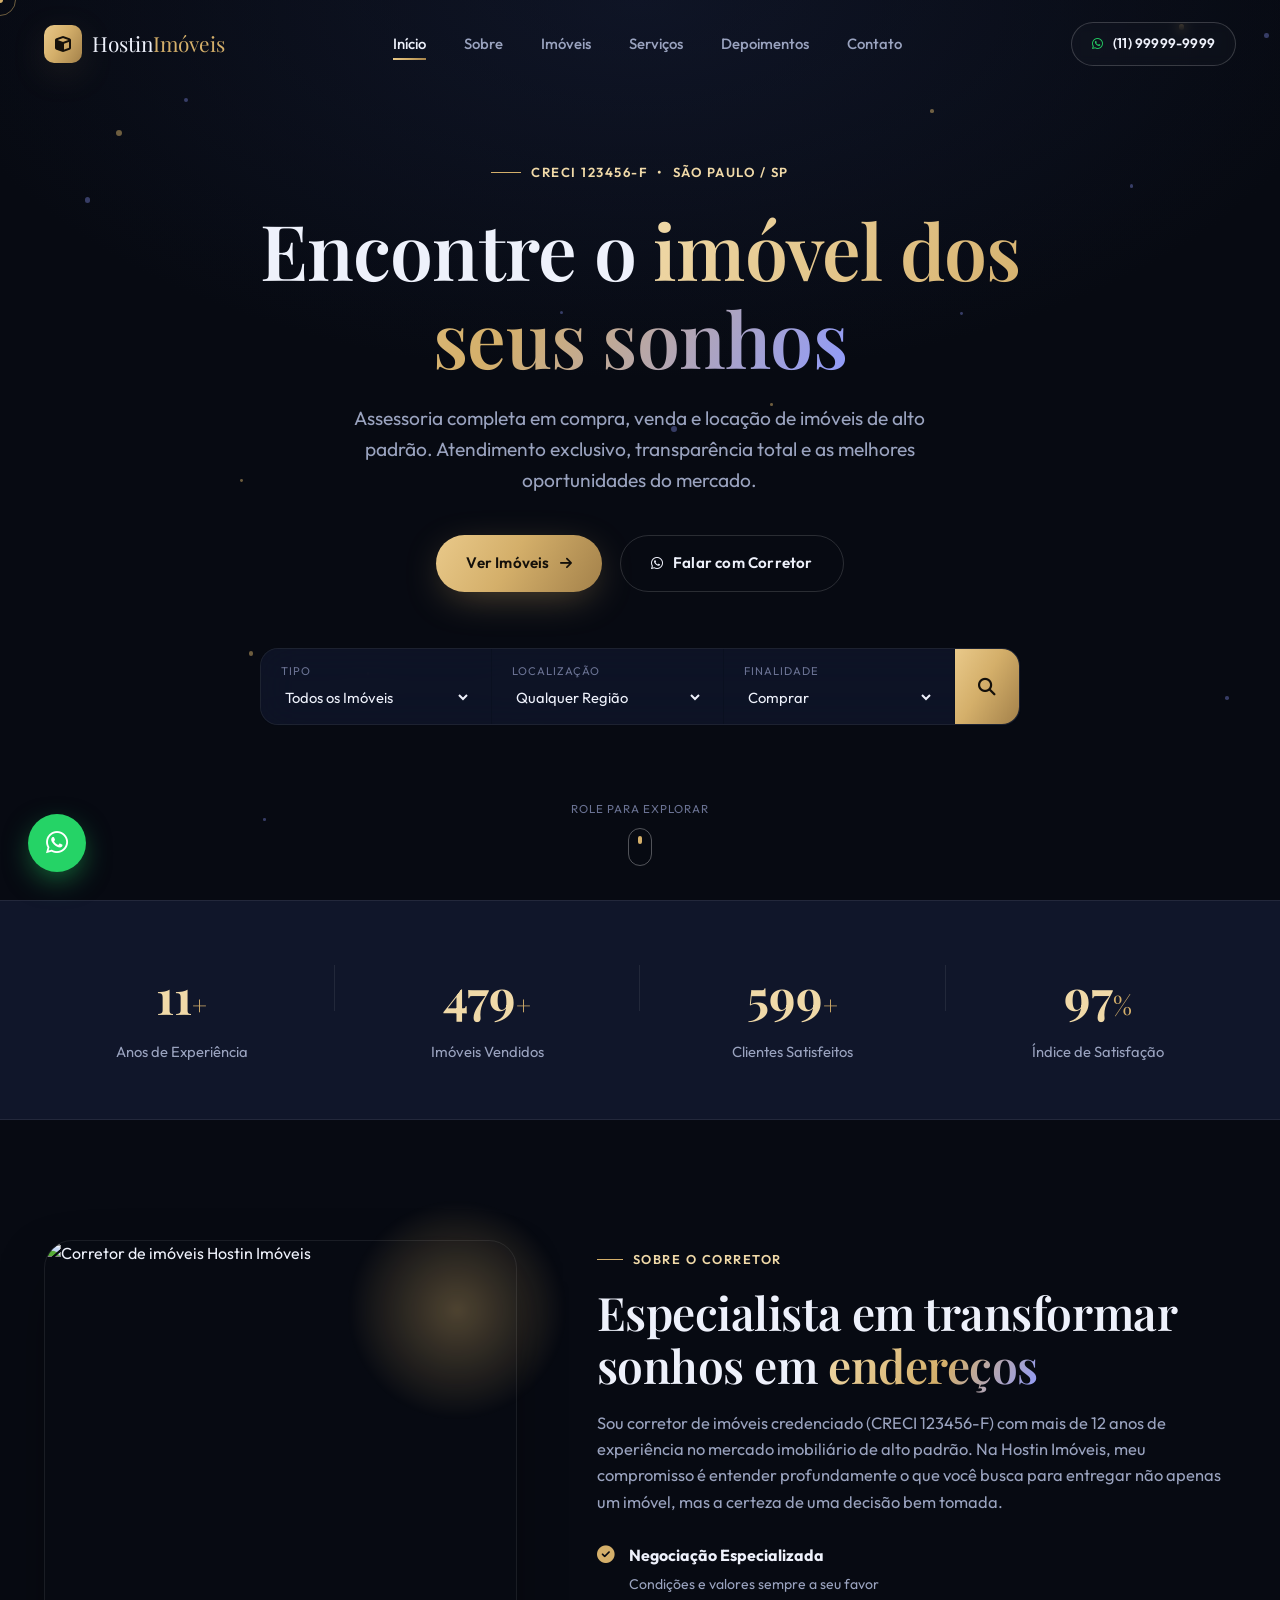
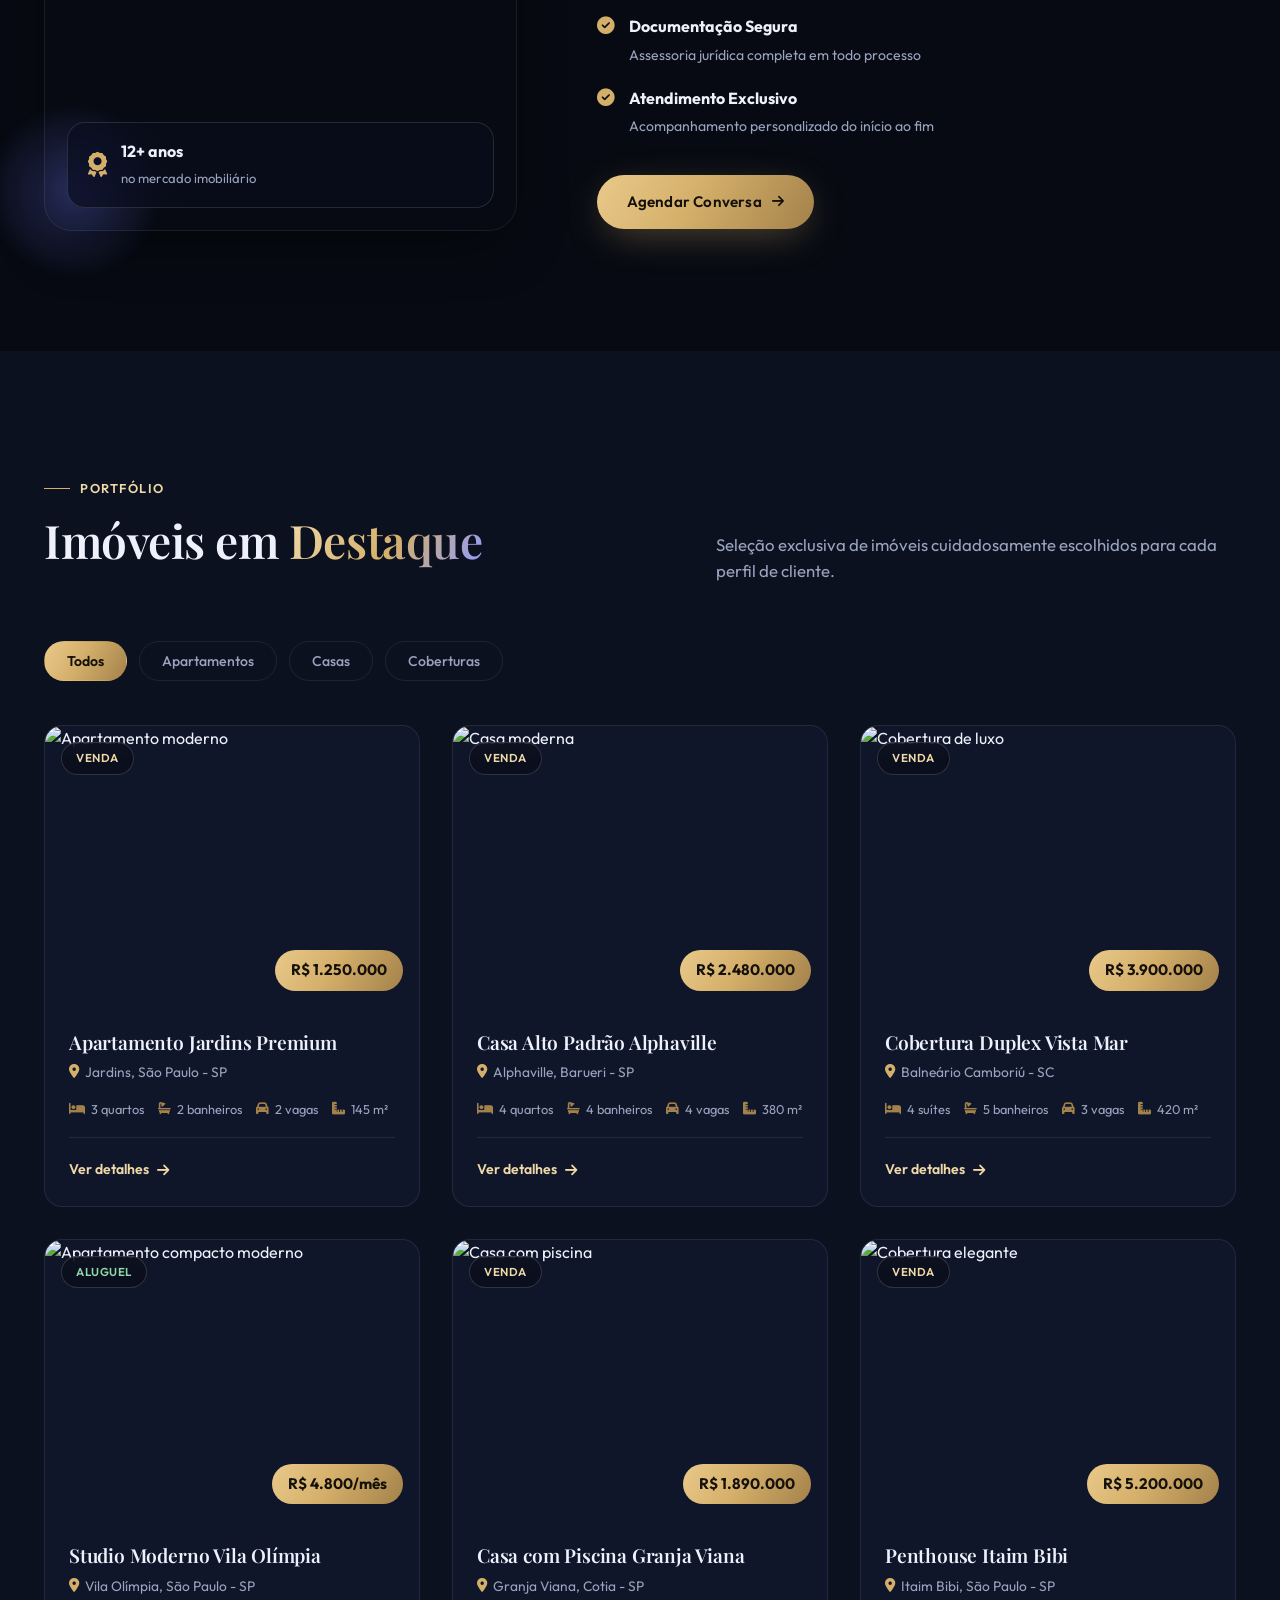
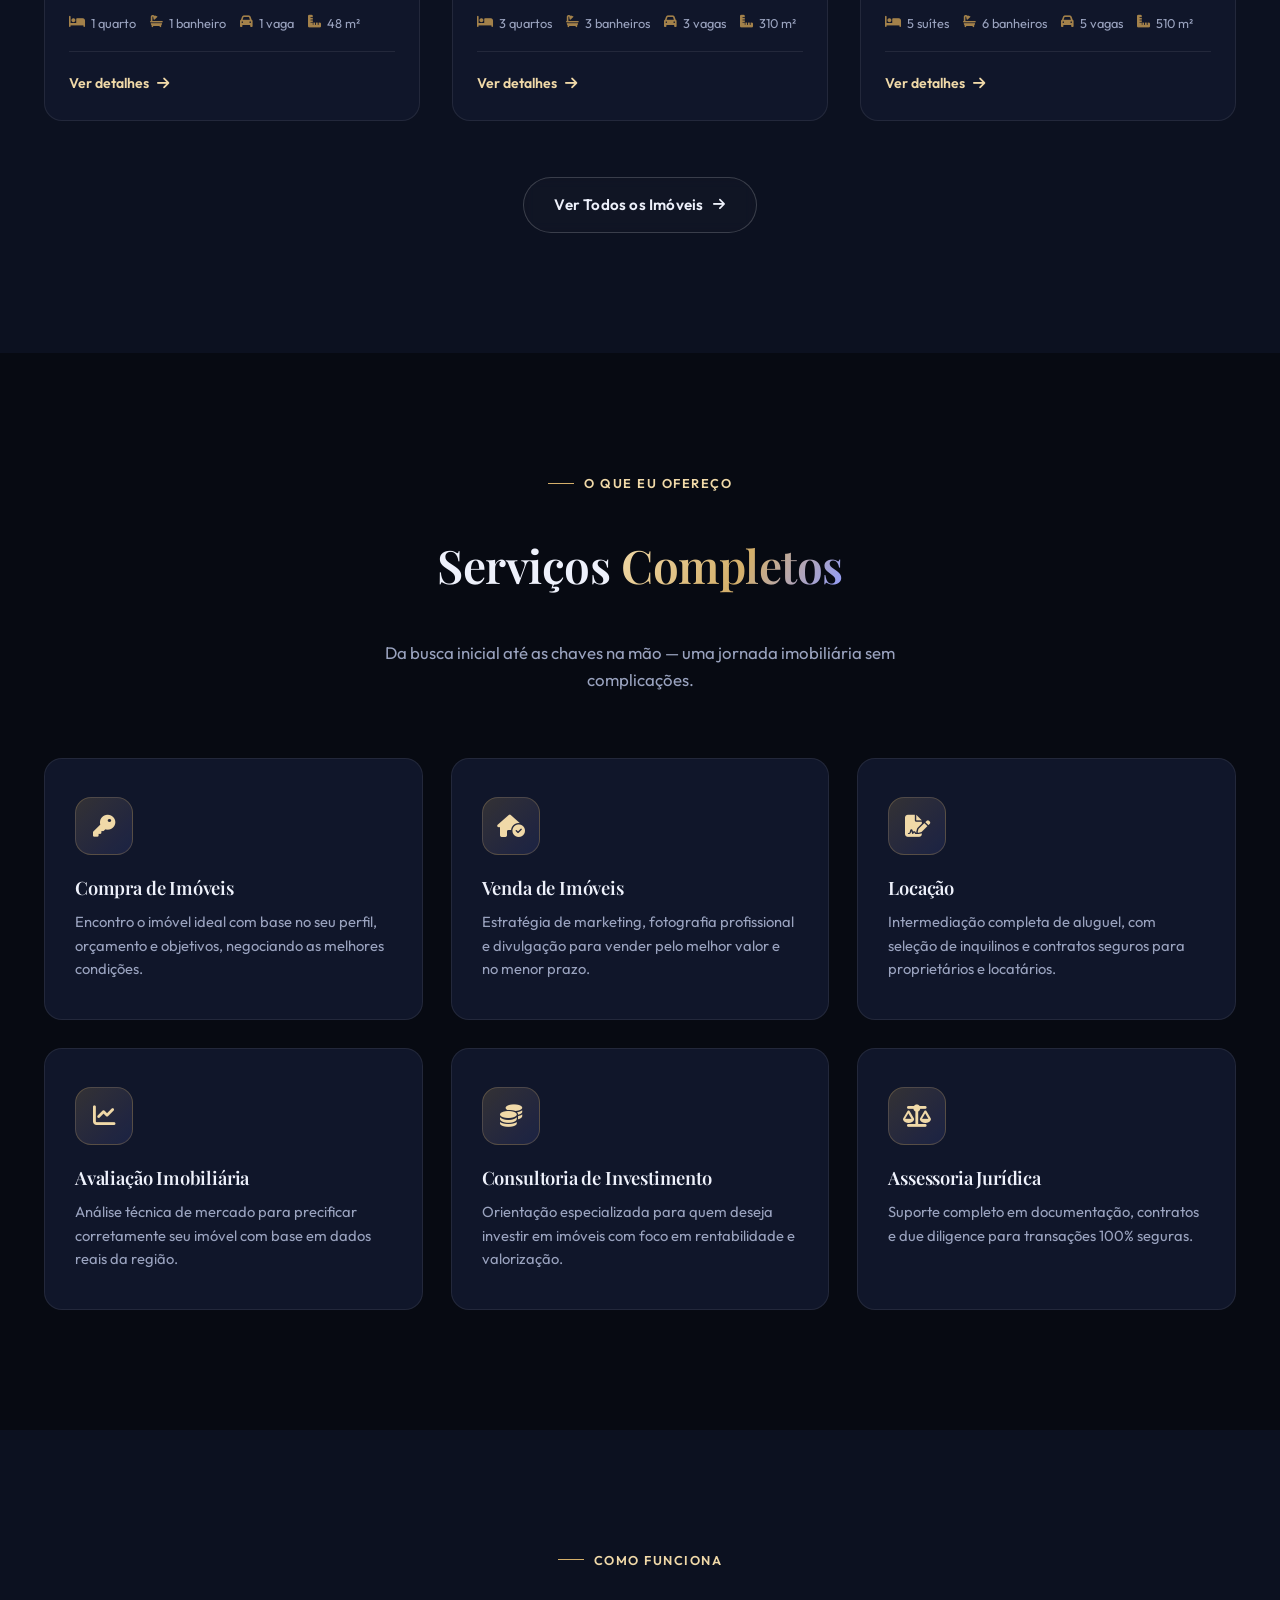
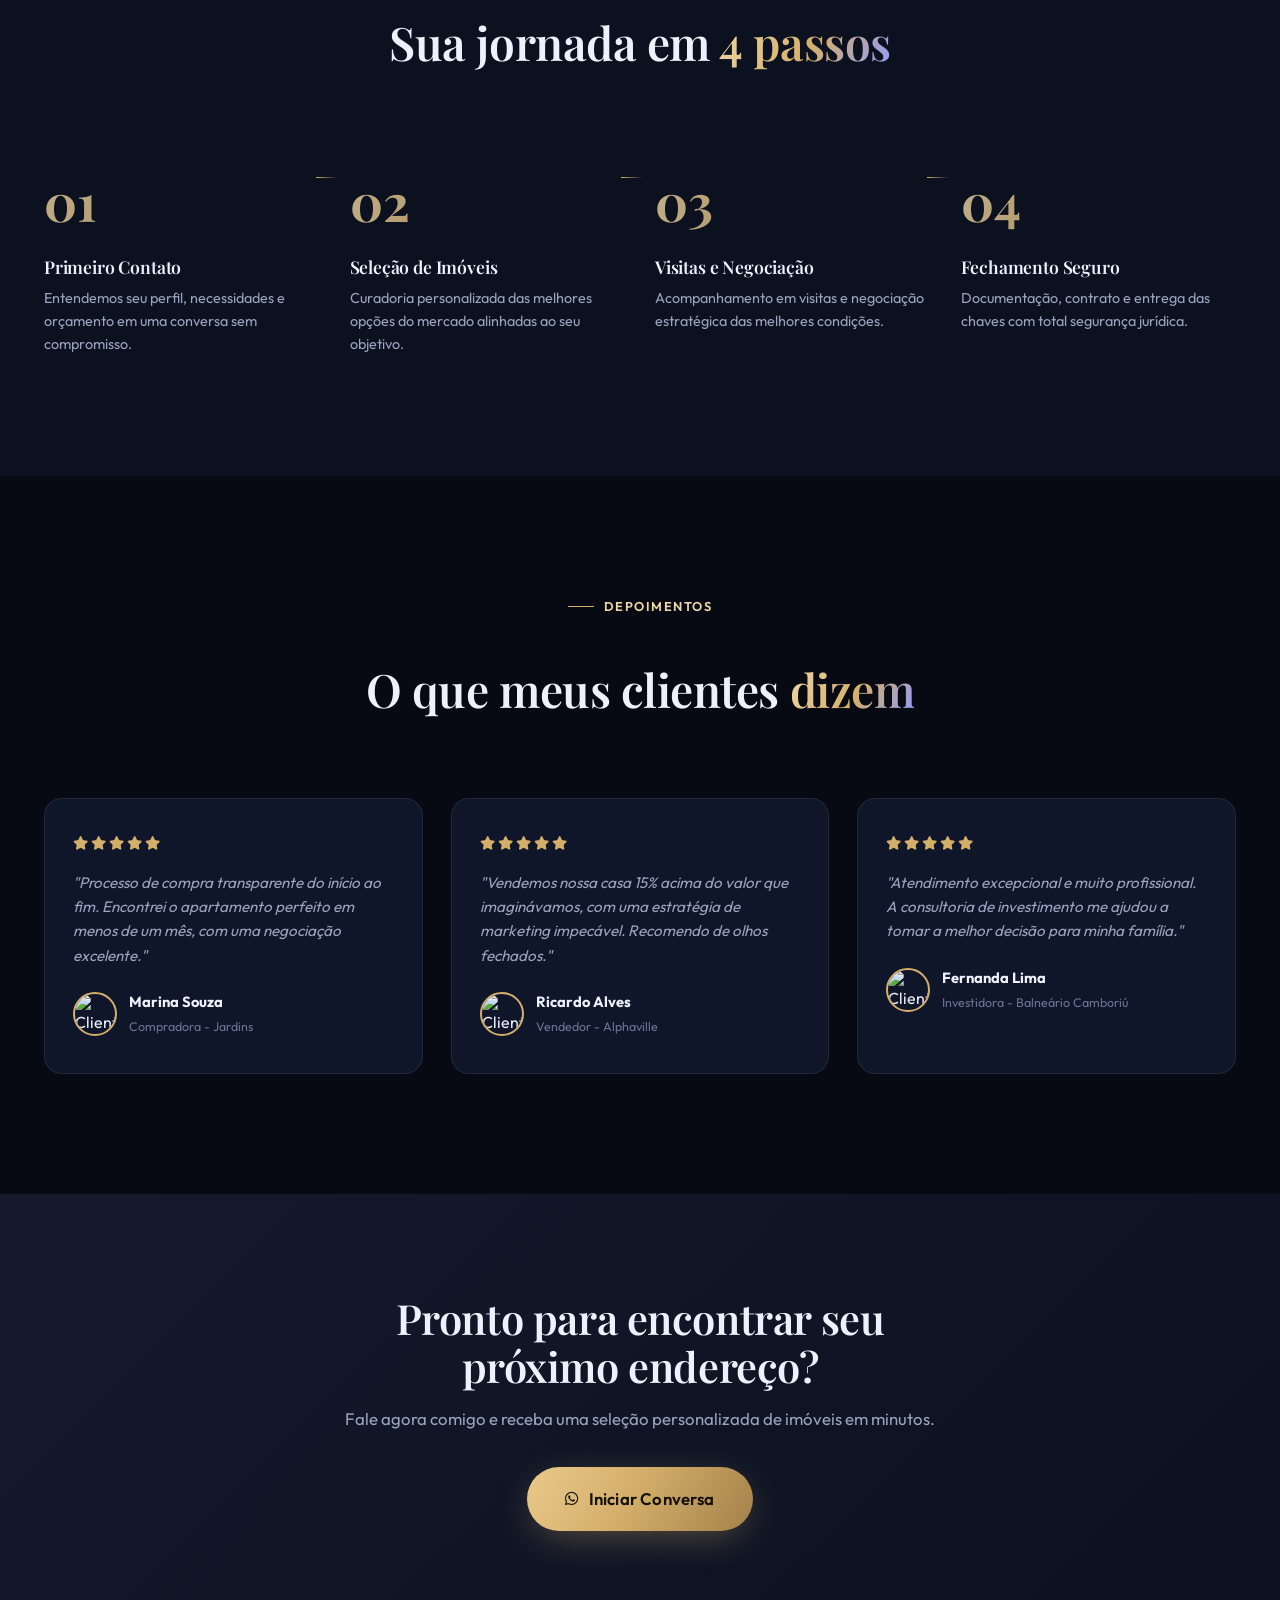
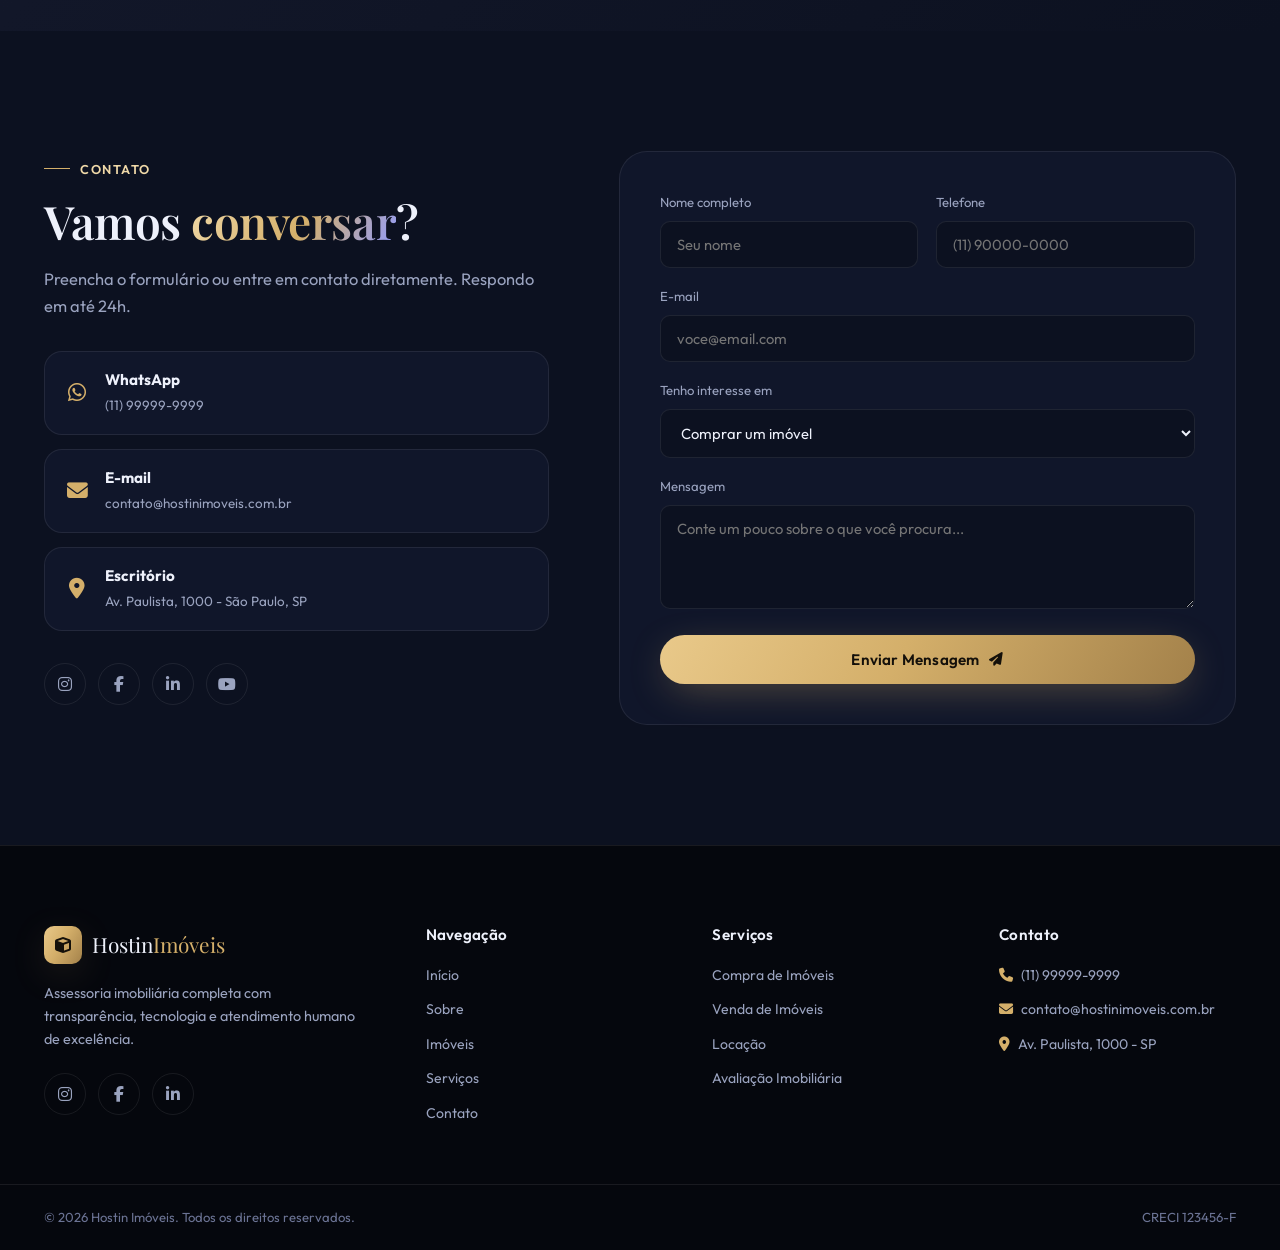
==== index.html @ fafba400 "Criar site 3D animado e moderno para Hostin Imóveis Landing page completa para corretor de imóveis c" ====
<!DOCTYPE html>
<html lang="pt-BR">
<head>
<meta charset="UTF-8">
<meta name="viewport" content="width=device-width, initial-scale=1.0">
<title>Hostin Imóveis | Corretor de Imóveis Premium</title>
<meta name="description" content="Hostin Imóveis — encontre o imóvel dos seus sonhos com atendimento personalizado, consultoria completa e as melhores oportunidades do mercado imobiliário.">
<meta name="theme-color" content="#0a0e1a">

<!-- Open Graph -->
<meta property="og:title" content="Hostin Imóveis | Corretor de Imóveis Premium">
<meta property="og:description" content="Encontre o imóvel dos seus sonhos com atendimento personalizado e consultoria imobiliária completa.">
<meta property="og:type" content="website">

<!-- Favicon -->
<link rel="icon" href="assets/img/favicon.svg" type="image/svg+xml">

<!-- Fonts -->
<link rel="preconnect" href="https://fonts.googleapis.com">
<link rel="preconnect" href="https://fonts.gstatic.com" crossorigin>
<link href="https://fonts.googleapis.com/css2?family=Playfair+Display:wght@500;600;700;800&family=Outfit:wght@300;400;500;600;700;800&display=swap" rel="stylesheet">

<!-- Icons -->
<link rel="stylesheet" href="https://cdnjs.cloudflare.com/ajax/libs/font-awesome/6.5.1/css/all.min.css">

<!-- Styles -->
<link rel="stylesheet" href="assets/css/style.css">
</head>
<body>

<!-- ===== PRELOADER ===== -->
<div id="preloader">
  <div class="preloader-inner">
    <span class="preloader-logo">Hostin<em>Imóveis</em></span>
    <div class="preloader-bar"><span></span></div>
  </div>
</div>

<!-- ===== CUSTOM CURSOR ===== -->
<div class="cursor-dot" id="cursorDot"></div>
<div class="cursor-ring" id="cursorRing"></div>

<!-- ===== HEADER ===== -->
<header class="site-header" id="siteHeader">
  <div class="container header-inner">
    <a href="#home" class="logo">
      <span class="logo-icon"><i class="fa-solid fa-cube"></i></span>
      <span class="logo-text">Hostin<em>Imóveis</em></span>
    </a>

    <nav class="main-nav" id="mainNav">
      <ul>
        <li><a href="#home" class="nav-link active">Início</a></li>
        <li><a href="#sobre" class="nav-link">Sobre</a></li>
        <li><a href="#imoveis" class="nav-link">Imóveis</a></li>
        <li><a href="#servicos" class="nav-link">Serviços</a></li>
        <li><a href="#depoimentos" class="nav-link">Depoimentos</a></li>
        <li><a href="#contato" class="nav-link">Contato</a></li>
      </ul>
    </nav>

    <div class="header-actions">
      <a href="https://wa.me/5511999999999" target="_blank" rel="noopener" class="btn btn-outline btn-sm header-whats">
        <i class="fa-brands fa-whatsapp"></i> (11) 99999-9999
      </a>
      <button class="nav-toggle" id="navToggle" aria-label="Abrir menu">
        <span></span><span></span><span></span>
      </button>
    </div>
  </div>
</header>

<!-- ===== HERO ===== -->
<section id="home" class="hero">
  <canvas id="hero-canvas"></canvas>
  <div class="hero-gradient"></div>
  <div class="hero-particles" id="heroParticles"></div>

  <div class="container hero-content">
    <p class="hero-tag" data-reveal><span class="tag-line"></span> CRECI 123456-F &nbsp;•&nbsp; São Paulo / SP</p>
    <h1 class="hero-title" data-reveal>
      Encontre o <span class="text-gradient">imóvel dos<br> seus sonhos</span>
    </h1>
    <p class="hero-subtitle" data-reveal>
      Assessoria completa em compra, venda e locação de imóveis de alto padrão.
      Atendimento exclusivo, transparência total e as melhores oportunidades do mercado.
    </p>

    <div class="hero-cta" data-reveal>
      <a href="#imoveis" class="btn btn-primary">
        <span>Ver Imóveis</span> <i class="fa-solid fa-arrow-right"></i>
      </a>
      <a href="https://wa.me/5511999999999" target="_blank" rel="noopener" class="btn btn-ghost">
        <i class="fa-brands fa-whatsapp"></i> Falar com Corretor
      </a>
    </div>

    <div class="hero-search" data-reveal>
      <form id="searchForm" class="search-form">
        <div class="search-field">
          <label>Tipo</label>
          <select>
            <option>Todos os Imóveis</option>
            <option>Apartamento</option>
            <option>Casa</option>
            <option>Cobertura</option>
            <option>Terreno</option>
          </select>
        </div>
        <div class="search-field">
          <label>Localização</label>
          <select>
            <option>Qualquer Região</option>
            <option>Zona Sul</option>
            <option>Zona Oeste</option>
            <option>Zona Leste</option>
            <option>Litoral</option>
          </select>
        </div>
        <div class="search-field">
          <label>Finalidade</label>
          <select>
            <option>Comprar</option>
            <option>Alugar</option>
          </select>
        </div>
        <button type="submit" class="search-btn"><i class="fa-solid fa-magnifying-glass"></i></button>
      </form>
    </div>
  </div>

  <div class="scroll-indicator">
    <span>Role para explorar</span>
    <div class="scroll-mouse"><div class="scroll-wheel"></div></div>
  </div>
</section>

<!-- ===== STATS ===== -->
<section class="stats-bar">
  <div class="container stats-grid">
    <div class="stat-item" data-reveal>
      <span class="stat-number" data-count="12">0</span><span class="stat-plus">+</span>
      <p>Anos de Experiência</p>
    </div>
    <div class="stat-item" data-reveal>
      <span class="stat-number" data-count="480">0</span><span class="stat-plus">+</span>
      <p>Imóveis Vendidos</p>
    </div>
    <div class="stat-item" data-reveal>
      <span class="stat-number" data-count="600">0</span><span class="stat-plus">+</span>
      <p>Clientes Satisfeitos</p>
    </div>
    <div class="stat-item" data-reveal>
      <span class="stat-number" data-count="98">0</span><span class="stat-plus">%</span>
      <p>Índice de Satisfação</p>
    </div>
  </div>
</section>

<!-- ===== SOBRE ===== -->
<section id="sobre" class="about">
  <div class="container about-grid">
    <div class="about-visual" data-reveal>
      <div class="about-card-3d" id="aboutCard3d">
        <img src="https://images.unsplash.com/photo-1573496359142-b8d87734a5a2?auto=format&fit=crop&w=900&q=80" alt="Corretor de imóveis Hostin Imóveis">
        <div class="about-badge">
          <i class="fa-solid fa-award"></i>
          <div>
            <strong>12+ anos</strong>
            <span>no mercado imobiliário</span>
          </div>
        </div>
      </div>
      <div class="about-shape shape-1"></div>
      <div class="about-shape shape-2"></div>
    </div>

    <div class="about-text">
      <p class="section-tag" data-reveal><span></span>Sobre o Corretor</p>
      <h2 class="section-title" data-reveal>Especialista em transformar sonhos em <span class="text-gradient">endereços</span></h2>
      <p class="about-desc" data-reveal>
        Sou corretor de imóveis credenciado (CRECI 123456-F) com mais de 12 anos de experiência
        no mercado imobiliário de alto padrão. Na Hostin Imóveis, meu compromisso é entender
        profundamente o que você busca para entregar não apenas um imóvel, mas a certeza de
        uma decisão bem tomada.
      </p>

      <div class="about-list" data-reveal>
        <div class="about-list-item">
          <i class="fa-solid fa-circle-check"></i>
          <div><strong>Negociação Especializada</strong><span>Condições e valores sempre a seu favor</span></div>
        </div>
        <div class="about-list-item">
          <i class="fa-solid fa-circle-check"></i>
          <div><strong>Documentação Segura</strong><span>Assessoria jurídica completa em todo processo</span></div>
        </div>
        <div class="about-list-item">
          <i class="fa-solid fa-circle-check"></i>
          <div><strong>Atendimento Exclusivo</strong><span>Acompanhamento personalizado do início ao fim</span></div>
        </div>
      </div>

      <a href="#contato" class="btn btn-primary" data-reveal>
        <span>Agendar Conversa</span> <i class="fa-solid fa-arrow-right"></i>
      </a>
    </div>
  </div>
</section>

<!-- ===== IMÓVEIS ===== -->
<section id="imoveis" class="properties">
  <div class="container">
    <div class="section-head">
      <div>
        <p class="section-tag" data-reveal><span></span>Portfólio</p>
        <h2 class="section-title" data-reveal>Imóveis em <span class="text-gradient">Destaque</span></h2>
      </div>
      <p class="section-desc" data-reveal>Seleção exclusiva de imóveis cuidadosamente escolhidos para cada perfil de cliente.</p>
    </div>

    <div class="filter-tabs" data-reveal>
      <button class="filter-btn active" data-filter="all">Todos</button>
      <button class="filter-btn" data-filter="apartamento">Apartamentos</button>
      <button class="filter-btn" data-filter="casa">Casas</button>
      <button class="filter-btn" data-filter="cobertura">Coberturas</button>
    </div>

    <div class="properties-grid" id="propertiesGrid">
      <!-- Card 1 -->
      <article class="property-card" data-category="apartamento" data-reveal>
        <div class="card-3d-wrap">
          <div class="property-image">
            <img src="https://images.unsplash.com/photo-1560448204-e02f11c3d0e2?auto=format&fit=crop&w=800&q=80" alt="Apartamento moderno">
            <span class="property-badge">Venda</span>
            <div class="property-price">R$ 1.250.000</div>
          </div>
          <div class="property-body">
            <h3>Apartamento Jardins Premium</h3>
            <p class="property-location"><i class="fa-solid fa-location-dot"></i> Jardins, São Paulo - SP</p>
            <div class="property-features">
              <span><i class="fa-solid fa-bed"></i> 3 quartos</span>
              <span><i class="fa-solid fa-bath"></i> 2 banheiros</span>
              <span><i class="fa-solid fa-car"></i> 2 vagas</span>
              <span><i class="fa-solid fa-ruler-combined"></i> 145 m²</span>
            </div>
            <a href="https://wa.me/5511999999999" target="_blank" rel="noopener" class="property-link">Ver detalhes <i class="fa-solid fa-arrow-right"></i></a>
          </div>
        </div>
      </article>

      <!-- Card 2 -->
      <article class="property-card" data-category="casa" data-reveal>
        <div class="card-3d-wrap">
          <div class="property-image">
            <img src="https://images.unsplash.com/photo-1600596542815-ffad4c1539a9?auto=format&fit=crop&w=800&q=80" alt="Casa moderna">
            <span class="property-badge">Venda</span>
            <div class="property-price">R$ 2.480.000</div>
          </div>
          <div class="property-body">
            <h3>Casa Alto Padrão Alphaville</h3>
            <p class="property-location"><i class="fa-solid fa-location-dot"></i> Alphaville, Barueri - SP</p>
            <div class="property-features">
              <span><i class="fa-solid fa-bed"></i> 4 quartos</span>
              <span><i class="fa-solid fa-bath"></i> 4 banheiros</span>
              <span><i class="fa-solid fa-car"></i> 4 vagas</span>
              <span><i class="fa-solid fa-ruler-combined"></i> 380 m²</span>
            </div>
            <a href="https://wa.me/5511999999999" target="_blank" rel="noopener" class="property-link">Ver detalhes <i class="fa-solid fa-arrow-right"></i></a>
          </div>
        </div>
      </article>

      <!-- Card 3 -->
      <article class="property-card" data-category="cobertura" data-reveal>
        <div class="card-3d-wrap">
          <div class="property-image">
            <img src="https://images.unsplash.com/photo-1512917774080-9991f1c4c750?auto=format&fit=crop&w=800&q=80" alt="Cobertura de luxo">
            <span class="property-badge">Venda</span>
            <div class="property-price">R$ 3.900.000</div>
          </div>
          <div class="property-body">
            <h3>Cobertura Duplex Vista Mar</h3>
            <p class="property-location"><i class="fa-solid fa-location-dot"></i> Balneário Camboriú - SC</p>
            <div class="property-features">
              <span><i class="fa-solid fa-bed"></i> 4 suítes</span>
              <span><i class="fa-solid fa-bath"></i> 5 banheiros</span>
              <span><i class="fa-solid fa-car"></i> 3 vagas</span>
              <span><i class="fa-solid fa-ruler-combined"></i> 420 m²</span>
            </div>
            <a href="https://wa.me/5511999999999" target="_blank" rel="noopener" class="property-link">Ver detalhes <i class="fa-solid fa-arrow-right"></i></a>
          </div>
        </div>
      </article>

      <!-- Card 4 -->
      <article class="property-card" data-category="apartamento" data-reveal>
        <div class="card-3d-wrap">
          <div class="property-image">
            <img src="https://images.unsplash.com/photo-1502672260266-1c1ef2d93688?auto=format&fit=crop&w=800&q=80" alt="Apartamento compacto moderno">
            <span class="property-badge property-badge-rent">Aluguel</span>
            <div class="property-price">R$ 4.800/mês</div>
          </div>
          <div class="property-body">
            <h3>Studio Moderno Vila Olímpia</h3>
            <p class="property-location"><i class="fa-solid fa-location-dot"></i> Vila Olímpia, São Paulo - SP</p>
            <div class="property-features">
              <span><i class="fa-solid fa-bed"></i> 1 quarto</span>
              <span><i class="fa-solid fa-bath"></i> 1 banheiro</span>
              <span><i class="fa-solid fa-car"></i> 1 vaga</span>
              <span><i class="fa-solid fa-ruler-combined"></i> 48 m²</span>
            </div>
            <a href="https://wa.me/5511999999999" target="_blank" rel="noopener" class="property-link">Ver detalhes <i class="fa-solid fa-arrow-right"></i></a>
          </div>
        </div>
      </article>

      <!-- Card 5 -->
      <article class="property-card" data-category="casa" data-reveal>
        <div class="card-3d-wrap">
          <div class="property-image">
            <img src="https://images.unsplash.com/photo-1600585154340-be6161a56a0c?auto=format&fit=crop&w=800&q=80" alt="Casa com piscina">
            <span class="property-badge">Venda</span>
            <div class="property-price">R$ 1.890.000</div>
          </div>
          <div class="property-body">
            <h3>Casa com Piscina Granja Viana</h3>
            <p class="property-location"><i class="fa-solid fa-location-dot"></i> Granja Viana, Cotia - SP</p>
            <div class="property-features">
              <span><i class="fa-solid fa-bed"></i> 3 quartos</span>
              <span><i class="fa-solid fa-bath"></i> 3 banheiros</span>
              <span><i class="fa-solid fa-car"></i> 3 vagas</span>
              <span><i class="fa-solid fa-ruler-combined"></i> 310 m²</span>
            </div>
            <a href="https://wa.me/5511999999999" target="_blank" rel="noopener" class="property-link">Ver detalhes <i class="fa-solid fa-arrow-right"></i></a>
          </div>
        </div>
      </article>

      <!-- Card 6 -->
      <article class="property-card" data-category="cobertura" data-reveal>
        <div class="card-3d-wrap">
          <div class="property-image">
            <img src="https://images.unsplash.com/photo-1613977257363-707ba9348227?auto=format&fit=crop&w=800&q=80" alt="Cobertura elegante">
            <span class="property-badge">Venda</span>
            <div class="property-price">R$ 5.200.000</div>
          </div>
          <div class="property-body">
            <h3>Penthouse Itaim Bibi</h3>
            <p class="property-location"><i class="fa-solid fa-location-dot"></i> Itaim Bibi, São Paulo - SP</p>
            <div class="property-features">
              <span><i class="fa-solid fa-bed"></i> 5 suítes</span>
              <span><i class="fa-solid fa-bath"></i> 6 banheiros</span>
              <span><i class="fa-solid fa-car"></i> 5 vagas</span>
              <span><i class="fa-solid fa-ruler-combined"></i> 510 m²</span>
            </div>
            <a href="https://wa.me/5511999999999" target="_blank" rel="noopener" class="property-link">Ver detalhes <i class="fa-solid fa-arrow-right"></i></a>
          </div>
        </div>
      </article>
    </div>

    <div class="properties-more" data-reveal>
      <a href="https://wa.me/5511999999999" target="_blank" rel="noopener" class="btn btn-outline">Ver Todos os Imóveis <i class="fa-solid fa-arrow-right"></i></a>
    </div>
  </div>
</section>

<!-- ===== SERVIÇOS ===== -->
<section id="servicos" class="services">
  <div class="container">
    <div class="section-head center">
      <p class="section-tag center" data-reveal><span></span>O que eu ofereço</p>
      <h2 class="section-title" data-reveal>Serviços <span class="text-gradient">Completos</span></h2>
      <p class="section-desc" data-reveal>Da busca inicial até as chaves na mão — uma jornada imobiliária sem complicações.</p>
    </div>

    <div class="services-grid">
      <div class="service-card" data-reveal>
        <div class="service-icon"><i class="fa-solid fa-key"></i></div>
        <h3>Compra de Imóveis</h3>
        <p>Encontro o imóvel ideal com base no seu perfil, orçamento e objetivos, negociando as melhores condições.</p>
      </div>
      <div class="service-card" data-reveal>
        <div class="service-icon"><i class="fa-solid fa-house-circle-check"></i></div>
        <h3>Venda de Imóveis</h3>
        <p>Estratégia de marketing, fotografia profissional e divulgação para vender pelo melhor valor e no menor prazo.</p>
      </div>
      <div class="service-card" data-reveal>
        <div class="service-icon"><i class="fa-solid fa-file-signature"></i></div>
        <h3>Locação</h3>
        <p>Intermediação completa de aluguel, com seleção de inquilinos e contratos seguros para proprietários e locatários.</p>
      </div>
      <div class="service-card" data-reveal>
        <div class="service-icon"><i class="fa-solid fa-chart-line"></i></div>
        <h3>Avaliação Imobiliária</h3>
        <p>Análise técnica de mercado para precificar corretamente seu imóvel com base em dados reais da região.</p>
      </div>
      <div class="service-card" data-reveal>
        <div class="service-icon"><i class="fa-solid fa-coins"></i></div>
        <h3>Consultoria de Investimento</h3>
        <p>Orientação especializada para quem deseja investir em imóveis com foco em rentabilidade e valorização.</p>
      </div>
      <div class="service-card" data-reveal>
        <div class="service-icon"><i class="fa-solid fa-scale-balanced"></i></div>
        <h3>Assessoria Jurídica</h3>
        <p>Suporte completo em documentação, contratos e due diligence para transações 100% seguras.</p>
      </div>
    </div>
  </div>
</section>

<!-- ===== PROCESSO ===== -->
<section class="process">
  <div class="container">
    <div class="section-head center">
      <p class="section-tag center" data-reveal><span></span>Como Funciona</p>
      <h2 class="section-title" data-reveal>Sua jornada em <span class="text-gradient">4 passos</span></h2>
    </div>
    <div class="process-grid">
      <div class="process-step" data-reveal>
        <span class="process-number">01</span>
        <h3>Primeiro Contato</h3>
        <p>Entendemos seu perfil, necessidades e orçamento em uma conversa sem compromisso.</p>
      </div>
      <div class="process-step" data-reveal>
        <span class="process-number">02</span>
        <h3>Seleção de Imóveis</h3>
        <p>Curadoria personalizada das melhores opções do mercado alinhadas ao seu objetivo.</p>
      </div>
      <div class="process-step" data-reveal>
        <span class="process-number">03</span>
        <h3>Visitas e Negociação</h3>
        <p>Acompanhamento em visitas e negociação estratégica das melhores condições.</p>
      </div>
      <div class="process-step" data-reveal>
        <span class="process-number">04</span>
        <h3>Fechamento Seguro</h3>
        <p>Documentação, contrato e entrega das chaves com total segurança jurídica.</p>
      </div>
    </div>
  </div>
</section>

<!-- ===== DEPOIMENTOS ===== -->
<section id="depoimentos" class="testimonials">
  <div class="container">
    <div class="section-head center">
      <p class="section-tag center" data-reveal><span></span>Depoimentos</p>
      <h2 class="section-title" data-reveal>O que meus clientes <span class="text-gradient">dizem</span></h2>
    </div>

    <div class="testimonials-track" id="testimonialsTrack">
      <div class="testimonial-card" data-reveal>
        <div class="stars"><i class="fa-solid fa-star"></i><i class="fa-solid fa-star"></i><i class="fa-solid fa-star"></i><i class="fa-solid fa-star"></i><i class="fa-solid fa-star"></i></div>
        <p>"Processo de compra transparente do início ao fim. Encontrei o apartamento perfeito em menos de um mês, com uma negociação excelente."</p>
        <div class="testimonial-author">
          <img src="https://images.unsplash.com/photo-1544005313-94ddf0286df2?auto=format&fit=crop&w=100&q=80" alt="Cliente">
          <div><strong>Marina Souza</strong><span>Compradora - Jardins</span></div>
        </div>
      </div>
      <div class="testimonial-card" data-reveal>
        <div class="stars"><i class="fa-solid fa-star"></i><i class="fa-solid fa-star"></i><i class="fa-solid fa-star"></i><i class="fa-solid fa-star"></i><i class="fa-solid fa-star"></i></div>
        <p>"Vendemos nossa casa 15% acima do valor que imaginávamos, com uma estratégia de marketing impecável. Recomendo de olhos fechados."</p>
        <div class="testimonial-author">
          <img src="https://images.unsplash.com/photo-1547425260-76bcadfb4f2c?auto=format&fit=crop&w=100&q=80" alt="Cliente">
          <div><strong>Ricardo Alves</strong><span>Vendedor - Alphaville</span></div>
        </div>
      </div>
      <div class="testimonial-card" data-reveal>
        <div class="stars"><i class="fa-solid fa-star"></i><i class="fa-solid fa-star"></i><i class="fa-solid fa-star"></i><i class="fa-solid fa-star"></i><i class="fa-solid fa-star"></i></div>
        <p>"Atendimento excepcional e muito profissional. A consultoria de investimento me ajudou a tomar a melhor decisão para minha família."</p>
        <div class="testimonial-author">
          <img src="https://images.unsplash.com/photo-1500648767791-00dcc994a43e?auto=format&fit=crop&w=100&q=80" alt="Cliente">
          <div><strong>Fernanda Lima</strong><span>Investidora - Balneário Camboriú</span></div>
        </div>
      </div>
    </div>

    <div class="testimonial-dots" id="testimonialDots"></div>
  </div>
</section>

<!-- ===== CTA BANNER ===== -->
<section class="cta-banner">
  <div class="cta-canvas-wrap"><canvas id="cta-canvas"></canvas></div>
  <div class="container">
    <div class="cta-content" data-reveal>
      <h2>Pronto para encontrar seu próximo endereço?</h2>
      <p>Fale agora comigo e receba uma seleção personalizada de imóveis em minutos.</p>
      <a href="https://wa.me/5511999999999" target="_blank" rel="noopener" class="btn btn-primary btn-lg">
        <i class="fa-brands fa-whatsapp"></i> Iniciar Conversa
      </a>
    </div>
  </div>
</section>

<!-- ===== CONTATO ===== -->
<section id="contato" class="contact">
  <div class="container contact-grid">
    <div class="contact-info">
      <p class="section-tag" data-reveal><span></span>Contato</p>
      <h2 class="section-title" data-reveal>Vamos <span class="text-gradient">conversar</span>?</h2>
      <p class="about-desc" data-reveal>Preencha o formulário ou entre em contato diretamente. Respondo em até 24h.</p>

      <div class="contact-methods" data-reveal>
        <a href="https://wa.me/5511999999999" target="_blank" rel="noopener" class="contact-method">
          <i class="fa-brands fa-whatsapp"></i>
          <div><strong>WhatsApp</strong><span>(11) 99999-9999</span></div>
        </a>
        <a href="mailto:contato@hostinimoveis.com.br" class="contact-method">
          <i class="fa-solid fa-envelope"></i>
          <div><strong>E-mail</strong><span>contato@hostinimoveis.com.br</span></div>
        </a>
        <div class="contact-method">
          <i class="fa-solid fa-location-dot"></i>
          <div><strong>Escritório</strong><span>Av. Paulista, 1000 - São Paulo, SP</span></div>
        </div>
      </div>

      <div class="social-links" data-reveal>
        <a href="#" aria-label="Instagram"><i class="fa-brands fa-instagram"></i></a>
        <a href="#" aria-label="Facebook"><i class="fa-brands fa-facebook-f"></i></a>
        <a href="#" aria-label="LinkedIn"><i class="fa-brands fa-linkedin-in"></i></a>
        <a href="#" aria-label="YouTube"><i class="fa-brands fa-youtube"></i></a>
      </div>
    </div>

    <form class="contact-form" id="contactForm" data-reveal>
      <div class="form-row">
        <div class="form-field">
          <label>Nome completo</label>
          <input type="text" name="nome" required placeholder="Seu nome">
        </div>
        <div class="form-field">
          <label>Telefone</label>
          <input type="tel" name="telefone" required placeholder="(11) 90000-0000">
        </div>
      </div>
      <div class="form-field">
        <label>E-mail</label>
        <input type="email" name="email" required placeholder="voce@email.com">
      </div>
      <div class="form-field">
        <label>Tenho interesse em</label>
        <select name="interesse">
          <option>Comprar um imóvel</option>
          <option>Vender um imóvel</option>
          <option>Alugar um imóvel</option>
          <option>Avaliação imobiliária</option>
          <option>Consultoria de investimento</option>
        </select>
      </div>
      <div class="form-field">
        <label>Mensagem</label>
        <textarea name="mensagem" rows="4" placeholder="Conte um pouco sobre o que você procura..."></textarea>
      </div>
      <button type="submit" class="btn btn-primary btn-block">
        <span>Enviar Mensagem</span> <i class="fa-solid fa-paper-plane"></i>
      </button>
      <p class="form-success" id="formSuccess"><i class="fa-solid fa-circle-check"></i> Mensagem enviada! Retornarei em breve.</p>
    </form>
  </div>
</section>

<!-- ===== FOOTER ===== -->
<footer class="site-footer">
  <div class="container footer-grid">
    <div class="footer-brand">
      <a href="#home" class="logo">
        <span class="logo-icon"><i class="fa-solid fa-cube"></i></span>
        <span class="logo-text">Hostin<em>Imóveis</em></span>
      </a>
      <p>Assessoria imobiliária completa com transparência, tecnologia e atendimento humano de excelência.</p>
      <div class="social-links">
        <a href="#" aria-label="Instagram"><i class="fa-brands fa-instagram"></i></a>
        <a href="#" aria-label="Facebook"><i class="fa-brands fa-facebook-f"></i></a>
        <a href="#" aria-label="LinkedIn"><i class="fa-brands fa-linkedin-in"></i></a>
      </div>
    </div>

    <div class="footer-col">
      <h4>Navegação</h4>
      <ul>
        <li><a href="#home">Início</a></li>
        <li><a href="#sobre">Sobre</a></li>
        <li><a href="#imoveis">Imóveis</a></li>
        <li><a href="#servicos">Serviços</a></li>
        <li><a href="#contato">Contato</a></li>
      </ul>
    </div>

    <div class="footer-col">
      <h4>Serviços</h4>
      <ul>
        <li><a href="#servicos">Compra de Imóveis</a></li>
        <li><a href="#servicos">Venda de Imóveis</a></li>
        <li><a href="#servicos">Locação</a></li>
        <li><a href="#servicos">Avaliação Imobiliária</a></li>
      </ul>
    </div>

    <div class="footer-col">
      <h4>Contato</h4>
      <ul>
        <li><i class="fa-solid fa-phone"></i> (11) 99999-9999</li>
        <li><i class="fa-solid fa-envelope"></i> contato@hostinimoveis.com.br</li>
        <li><i class="fa-solid fa-location-dot"></i> Av. Paulista, 1000 - SP</li>
      </ul>
    </div>
  </div>

  <div class="footer-bottom">
    <div class="container footer-bottom-inner">
      <p>&copy; <span id="year"></span> Hostin Imóveis. Todos os direitos reservados.</p>
      <p>CRECI 123456-F</p>
    </div>
  </div>
</footer>

<!-- ===== FLOATING BUTTONS ===== -->
<a href="https://wa.me/5511999999999" target="_blank" rel="noopener" class="whatsapp-float" aria-label="WhatsApp">
  <i class="fa-brands fa-whatsapp"></i>
</a>
<button class="back-to-top" id="backToTop" aria-label="Voltar ao topo">
  <i class="fa-solid fa-arrow-up"></i>
</button>

<!-- ===== SCRIPTS ===== -->
<script src="https://cdn.jsdelivr.net/npm/three@0.128.0/build/three.min.js"></script>
<script src="assets/js/scene3d.js"></script>
<script src="assets/js/main.js"></script>
</body>
</html>
---- assets/css/style.css ----
/* =========================================================
   HOSTIN IMÓVEIS — Design System
   ========================================================= */

:root{
  --bg: #070a12;
  --bg-alt: #0c1120;
  --surface: #10162a;
  --surface-2: #141b32;
  --border: rgba(255,255,255,.08);
  --text: #eef1fb;
  --text-dim: #9aa3bf;
  --text-dimmer: #6b7394;

  --gold: #d4af6a;
  --gold-light: #f0d9a8;
  --gold-dark: #a3814a;
  --accent-2: #6f7bff;

  --gradient-gold: linear-gradient(120deg, #e9c98a 0%, #d4af6a 45%, #a3814a 100%);
  --gradient-text: linear-gradient(120deg, #f0d9a8 0%, #d4af6a 55%, #8f9bff 100%);
  --gradient-dark: linear-gradient(180deg, rgba(7,10,18,0) 0%, #070a12 85%);

  --radius-sm: 10px;
  --radius: 18px;
  --radius-lg: 28px;

  --shadow-gold: 0 10px 40px -10px rgba(212,175,106,.45);
  --shadow-soft: 0 20px 60px -20px rgba(0,0,0,.6);

  --ease: cubic-bezier(.19,1,.22,1);
  --container: 1240px;
}

*,*::before,*::after{ box-sizing: border-box; margin:0; padding:0; }
html{ scroll-behavior: smooth; }
html,body{ background: var(--bg); }

body{
  font-family: 'Outfit', sans-serif;
  color: var(--text);
  background: var(--bg);
  overflow-x: hidden;
  line-height: 1.6;
  font-weight: 400;
  cursor: default;
}

img{ max-width: 100%; display: block; }
a{ color: inherit; text-decoration: none; }
ul{ list-style: none; }
button{ font-family: inherit; cursor: pointer; border: none; background: none; color: inherit; }
input, select, textarea{ font-family: inherit; }

.container{
  max-width: var(--container);
  margin: 0 auto;
  padding: 0 24px;
}

h1,h2,h3,h4{
  font-family: 'Playfair Display', serif;
  font-weight: 600;
  line-height: 1.15;
  letter-spacing: -.01em;
}

.text-gradient{
  background: var(--gradient-text);
  -webkit-background-clip: text;
  background-clip: text;
  color: transparent;
}

::selection{ background: var(--gold); color: #0a0e1a; }

::-webkit-scrollbar{ width: 9px; }
::-webkit-scrollbar-track{ background: var(--bg); }
::-webkit-scrollbar-thumb{ background: var(--gold-dark); border-radius: 10px; }

/* ---------- Buttons ---------- */
.btn{
  display: inline-flex;
  align-items: center;
  gap: 10px;
  padding: 15px 30px;
  border-radius: 100px;
  font-weight: 600;
  font-size: .95rem;
  letter-spacing: .2px;
  transition: transform .45s var(--ease), box-shadow .45s var(--ease), background .3s, color .3s, border-color .3s;
  white-space: nowrap;
  position: relative;
  overflow: hidden;
}
.btn i{ font-size: .9em; }
.btn-primary{
  background: var(--gradient-gold);
  color: #14100a;
  box-shadow: var(--shadow-gold);
}
.btn-primary:hover{ transform: translateY(-3px) scale(1.02); box-shadow: 0 20px 50px -12px rgba(212,175,106,.6); }
.btn-lg{ padding: 19px 38px; font-size: 1.05rem; }
.btn-outline{
  border: 1.5px solid rgba(255,255,255,.18);
  color: var(--text);
  background: rgba(255,255,255,.02);
  backdrop-filter: blur(6px);
}
.btn-outline:hover{ border-color: var(--gold); color: var(--gold-light); transform: translateY(-3px); }
.btn-ghost{
  color: var(--text);
  border: 1.5px solid rgba(255,255,255,.14);
}
.btn-ghost:hover{ background: rgba(255,255,255,.06); transform: translateY(-3px); }
.btn-sm{ padding: 10px 20px; font-size: .85rem; }
.btn-block{ width: 100%; justify-content: center; }

/* ---------- Preloader ---------- */
#preloader{
  position: fixed; inset: 0; z-index: 9999;
  background: var(--bg);
  display: flex; align-items: center; justify-content: center;
  transition: opacity .7s var(--ease), visibility .7s var(--ease);
}
#preloader.loaded{ opacity: 0; visibility: hidden; }
.preloader-inner{ text-align: center; }
.preloader-logo{
  font-family: 'Playfair Display', serif;
  font-size: 1.8rem;
  color: var(--text);
  letter-spacing: .5px;
}
.preloader-logo em{ color: var(--gold); font-style: normal; }
.preloader-bar{
  width: 180px; height: 2px; background: rgba(255,255,255,.1);
  margin: 22px auto 0; border-radius: 4px; overflow: hidden;
}
.preloader-bar span{
  display: block; height: 100%; width: 0%;
  background: var(--gradient-gold);
  animation: loadbar 1.6s var(--ease) forwards;
}
@keyframes loadbar{ to{ width: 100%; } }

/* ---------- Custom cursor (desktop only) ---------- */
.cursor-dot, .cursor-ring{
  position: fixed; top: 0; left: 0; pointer-events: none; z-index: 9998;
  border-radius: 50%;
  transform: translate(-50%,-50%);
  display: none;
}
.cursor-dot{ width: 6px; height: 6px; background: var(--gold); }
.cursor-ring{ width: 32px; height: 32px; border: 1.5px solid rgba(212,175,106,.5); transition: width .25s, height .25s, border-color .25s, transform .1s linear; }
@media (hover:hover) and (pointer:fine){
  .cursor-dot, .cursor-ring{ display: block; }
}
.cursor-ring.hovered{ width: 56px; height: 56px; border-color: var(--gold); background: rgba(212,175,106,.08); }

/* ---------- Header ---------- */
.site-header{
  position: fixed; top: 0; left: 0; width: 100%; z-index: 500;
  padding: 22px 0;
  transition: padding .4s var(--ease), background .4s var(--ease), border-color .4s var(--ease);
  border-bottom: 1px solid transparent;
}
.site-header.scrolled{
  padding: 14px 0;
  background: rgba(7,10,18,.75);
  backdrop-filter: blur(16px) saturate(160%);
  border-bottom-color: var(--border);
}
.header-inner{ display: flex; align-items: center; justify-content: space-between; gap: 20px; }

.logo{ display: flex; align-items: center; gap: 10px; }
.logo-icon{
  width: 38px; height: 38px; border-radius: 10px;
  background: var(--gradient-gold);
  display: flex; align-items: center; justify-content: center;
  color: #14100a; font-size: 1rem;
  box-shadow: var(--shadow-gold);
}
.logo-text{ font-family: 'Playfair Display', serif; font-size: 1.3rem; color: var(--text); }
.logo-text em{ font-style: normal; color: var(--gold); }

.main-nav ul{ display: flex; gap: 38px; }
.nav-link{
  font-size: .93rem; font-weight: 500; color: var(--text-dim);
  position: relative; padding: 4px 0; transition: color .3s;
}
.nav-link::after{
  content: ""; position: absolute; left: 0; bottom: -3px; width: 0; height: 2px;
  background: var(--gradient-gold); transition: width .35s var(--ease);
}
.nav-link:hover, .nav-link.active{ color: var(--text); }
.nav-link:hover::after, .nav-link.active::after{ width: 100%; }

.header-actions{ display: flex; align-items: center; gap: 16px; }
.header-whats i{ color: #25D366; }

.nav-toggle{
  display: none; flex-direction: column; gap: 5px; width: 30px;
}
.nav-toggle span{ width: 100%; height: 2px; background: var(--text); border-radius: 2px; transition: transform .3s, opacity .3s; }
.nav-toggle.active span:nth-child(1){ transform: translateY(7px) rotate(45deg); }
.nav-toggle.active span:nth-child(2){ opacity: 0; }
.nav-toggle.active span:nth-child(3){ transform: translateY(-7px) rotate(-45deg); }

/* ---------- Hero ---------- */
.hero{
  position: relative;
  min-height: 100vh;
  display: flex; align-items: center;
  overflow: hidden;
  padding-top: 100px;
  background: radial-gradient(ellipse 80% 60% at 50% 0%, #131a30 0%, var(--bg) 70%);
}
#hero-canvas{ position: absolute; inset: 0; width: 100%; height: 100%; z-index: 1; }
.hero-gradient{
  position: absolute; inset: 0; z-index: 2; pointer-events: none;
  background:
    radial-gradient(ellipse 60% 50% at 50% 100%, rgba(7,10,18,.9) 0%, transparent 70%),
    linear-gradient(180deg, rgba(7,10,18,.35) 0%, rgba(7,10,18,.15) 40%, rgba(7,10,18,.85) 100%);
}
.hero-particles{ position: absolute; inset: 0; z-index: 2; pointer-events: none; }

.hero-content{ position: relative; z-index: 3; text-align: center; max-width: 900px; margin: 0 auto; }

.hero-tag{
  display: inline-flex; align-items: center; gap: 10px;
  font-size: .82rem; letter-spacing: 1.5px; text-transform: uppercase;
  color: var(--gold-light); font-weight: 600;
  margin-bottom: 22px;
}
.hero-tag .tag-line{ width: 30px; height: 1px; background: var(--gold); display: inline-block; }

.hero-title{
  font-size: clamp(2.6rem, 6vw, 5.2rem);
  color: var(--text);
  margin-bottom: 22px;
}
.hero-subtitle{
  font-size: clamp(1rem, 1.6vw, 1.2rem);
  color: var(--text-dim);
  max-width: 640px;
  margin: 0 auto 40px;
}
.hero-cta{ display: flex; gap: 18px; justify-content: center; flex-wrap: wrap; margin-bottom: 56px; }

.hero-search{ max-width: 900px; margin: 0 auto; }
.search-form{
  display: grid;
  grid-template-columns: 1fr 1fr 1fr auto;
  gap: 1px;
  background: var(--border);
  border: 1px solid var(--border);
  border-radius: 18px;
  overflow: hidden;
  backdrop-filter: blur(20px) saturate(160%);
  background-color: rgba(16,22,42,.55);
}
.search-field{
  padding: 14px 20px;
  background: rgba(16,22,42,.55);
  text-align: left;
}
.search-field label{
  display: block; font-size: .7rem; text-transform: uppercase; letter-spacing: 1px;
  color: var(--text-dimmer); margin-bottom: 4px;
}
.search-field select{
  background: transparent; border: none; color: var(--text); width: 100%;
  font-size: .92rem; outline: none;
}
.search-field select option{ background: var(--surface); color: var(--text); }
.search-btn{
  background: var(--gradient-gold);
  color: #14100a;
  width: 64px;
  font-size: 1.1rem;
  transition: filter .3s;
}
.search-btn:hover{ filter: brightness(1.1); }

.scroll-indicator{
  position: absolute; bottom: 34px; left: 50%; transform: translateX(-50%);
  z-index: 3; display: flex; flex-direction: column; align-items: center; gap: 10px;
  color: var(--text-dimmer); font-size: .72rem; letter-spacing: 1px; text-transform: uppercase;
}
.scroll-mouse{
  width: 24px; height: 38px; border: 1.5px solid rgba(255,255,255,.3); border-radius: 20px;
  display: flex; justify-content: center; padding-top: 7px;
}
.scroll-wheel{ width: 4px; height: 8px; border-radius: 3px; background: var(--gold); animation: scrollwheel 1.8s ease-in-out infinite; }
@keyframes scrollwheel{
  0%{ transform: translateY(0); opacity: 1; }
  70%{ transform: translateY(10px); opacity: 0; }
  100%{ opacity: 0; }
}

/* ---------- Stats ---------- */
.stats-bar{
  position: relative; z-index: 4;
  background: var(--surface);
  border-top: 1px solid var(--border);
  border-bottom: 1px solid var(--border);
  padding: 56px 0;
}
.stats-grid{
  display: grid; grid-template-columns: repeat(4, 1fr); gap: 30px; text-align: center;
}
.stat-item{ position: relative; }
.stat-item:not(:last-child)::after{
  content: ""; position: absolute; right: -15px; top: 8px; height: 46px; width: 1px; background: var(--border);
}
.stat-number{
  font-family: 'Playfair Display', serif;
  font-size: clamp(2.2rem, 4vw, 3rem);
  color: var(--gold-light);
  font-weight: 700;
}
.stat-plus{ font-family: 'Playfair Display', serif; font-size: 1.6rem; color: var(--gold); }
.stat-item p{ color: var(--text-dim); margin-top: 6px; font-size: .92rem; }

/* ---------- Section commons ---------- */
section{ position: relative; padding: 120px 0; }
.section-tag{
  display: inline-flex; align-items: center; gap: 10px;
  font-size: .8rem; letter-spacing: 1.5px; text-transform: uppercase; font-weight: 600;
  color: var(--gold-light); margin-bottom: 16px;
}
.section-tag span{ width: 26px; height: 1px; background: var(--gold); display: inline-block; }
.section-tag.center{ justify-content: center; width: 100%; }
.section-title{ font-size: clamp(2rem, 3.6vw, 2.9rem); color: var(--text); margin-bottom: 18px; }
.section-desc{ color: var(--text-dim); font-size: 1.05rem; max-width: 520px; }
.section-head{ display: flex; justify-content: space-between; align-items: flex-end; gap: 30px; margin-bottom: 56px; flex-wrap: wrap; }
.section-head.center{ flex-direction: column; align-items: center; text-align: center; margin-bottom: 64px; }
.section-head.center .section-desc{ max-width: 560px; }

/* ---------- About ---------- */
.about{ background: var(--bg); }
.about-grid{ display: grid; grid-template-columns: .85fr 1.15fr; gap: 80px; align-items: center; }
.about-visual{ position: relative; }
.about-card-3d{
  position: relative; border-radius: var(--radius-lg); overflow: hidden;
  box-shadow: var(--shadow-soft);
  transform-style: preserve-3d;
  transition: transform .3s ease-out;
  border: 1px solid var(--border);
}
.about-card-3d img{ width: 100%; aspect-ratio: 4/5; object-fit: cover; }
.about-badge{
  position: absolute; bottom: 22px; left: 22px; right: 22px;
  background: rgba(10,14,26,.7);
  backdrop-filter: blur(16px) saturate(160%);
  border: 1px solid rgba(255,255,255,.12);
  border-radius: var(--radius);
  padding: 16px 20px;
  display: flex; align-items: center; gap: 14px;
}
.about-badge i{ font-size: 1.6rem; color: var(--gold); }
.about-badge strong{ display: block; font-size: 1rem; }
.about-badge span{ font-size: .82rem; color: var(--text-dim); }
.about-shape{
  position: absolute; border-radius: 50%; filter: blur(2px); z-index: -1;
}
.shape-1{
  width: 220px; height: 220px; top: -40px; right: -50px;
  background: radial-gradient(circle, rgba(212,175,106,.35), transparent 70%);
}
.shape-2{
  width: 180px; height: 180px; bottom: -50px; left: -60px;
  background: radial-gradient(circle, rgba(111,123,255,.3), transparent 70%);
}

.about-desc{ color: var(--text-dim); margin-bottom: 28px; font-size: 1.03rem; }
.about-list{ display: flex; flex-direction: column; gap: 18px; margin-bottom: 36px; }
.about-list-item{ display: flex; gap: 14px; align-items: flex-start; }
.about-list-item i{ color: var(--gold); font-size: 1.1rem; margin-top: 3px; }
.about-list-item strong{ display: block; font-size: 1rem; margin-bottom: 2px; }
.about-list-item span{ font-size: .88rem; color: var(--text-dim); }

/* ---------- Properties ---------- */
.properties{ background: var(--bg-alt); }
.filter-tabs{ display: flex; gap: 12px; flex-wrap: wrap; margin-bottom: 44px; }
.filter-btn{
  padding: 10px 22px; border-radius: 100px; border: 1px solid var(--border);
  color: var(--text-dim); font-size: .88rem; font-weight: 500; transition: all .3s;
}
.filter-btn:hover{ border-color: var(--gold); color: var(--text); }
.filter-btn.active{ background: var(--gradient-gold); color: #14100a; border-color: transparent; font-weight: 600; }

.properties-grid{
  display: grid; grid-template-columns: repeat(3, 1fr); gap: 32px;
}
.property-card{ perspective: 1200px; }
.card-3d-wrap{
  background: var(--surface);
  border: 1px solid var(--border);
  border-radius: var(--radius);
  overflow: hidden;
  transition: transform .12s ease-out, box-shadow .4s var(--ease), border-color .4s;
  transform-style: preserve-3d;
  height: 100%;
}
.card-3d-wrap:hover{ box-shadow: var(--shadow-soft); border-color: rgba(212,175,106,.35); }

.property-image{ position: relative; overflow: hidden; aspect-ratio: 4/3; }
.property-image img{ width: 100%; height: 100%; object-fit: cover; transition: transform .7s var(--ease); }
.card-3d-wrap:hover .property-image img{ transform: scale(1.08); }
.property-badge{
  position: absolute; top: 16px; left: 16px;
  background: rgba(10,14,26,.75); backdrop-filter: blur(8px);
  border: 1px solid rgba(255,255,255,.15);
  color: var(--gold-light); font-size: .72rem; font-weight: 600; letter-spacing: .5px; text-transform: uppercase;
  padding: 6px 14px; border-radius: 100px;
}
.property-badge-rent{ color: #8fd9a8; }
.property-price{
  position: absolute; bottom: 16px; right: 16px;
  background: var(--gradient-gold); color: #14100a;
  font-weight: 700; font-size: .95rem; padding: 8px 16px; border-radius: 100px;
}
.property-body{ padding: 24px; }
.property-body h3{ font-size: 1.2rem; margin-bottom: 8px; color: var(--text); }
.property-location{ font-size: .86rem; color: var(--text-dim); margin-bottom: 16px; display: flex; align-items: center; gap: 6px; }
.property-location i{ color: var(--gold); }
.property-features{ display: flex; flex-wrap: wrap; gap: 14px; margin-bottom: 18px; padding-bottom: 18px; border-bottom: 1px solid var(--border); }
.property-features span{ font-size: .8rem; color: var(--text-dim); display: flex; align-items: center; gap: 6px; }
.property-features i{ color: var(--gold-dark); }
.property-link{
  font-size: .88rem; font-weight: 600; color: var(--gold-light);
  display: inline-flex; align-items: center; gap: 8px; transition: gap .3s;
}
.property-link:hover{ gap: 13px; }

.property-card[style*="display: none"]{ display: none; }

.properties-more{ text-align: center; margin-top: 56px; }

/* ---------- Services ---------- */
.services{ background: var(--bg); }
.services-grid{ display: grid; grid-template-columns: repeat(3, 1fr); gap: 28px; }
.service-card{
  background: var(--surface);
  border: 1px solid var(--border);
  border-radius: var(--radius);
  padding: 38px 30px;
  transition: transform .45s var(--ease), border-color .4s, background .4s;
}
.service-card:hover{
  transform: translateY(-8px);
  border-color: rgba(212,175,106,.4);
  background: var(--surface-2);
}
.service-icon{
  width: 58px; height: 58px; border-radius: 16px;
  background: linear-gradient(135deg, rgba(212,175,106,.18), rgba(111,123,255,.12));
  border: 1px solid rgba(212,175,106,.25);
  display: flex; align-items: center; justify-content: center;
  font-size: 1.4rem; color: var(--gold-light); margin-bottom: 22px;
  transition: transform .4s var(--ease);
}
.service-card:hover .service-icon{ transform: rotateY(180deg); }
.service-card h3{ font-size: 1.15rem; margin-bottom: 12px; color: var(--text); }
.service-card p{ color: var(--text-dim); font-size: .92rem; }

/* ---------- Process ---------- */
.process{ background: var(--bg-alt); }
.process-grid{ display: grid; grid-template-columns: repeat(4, 1fr); gap: 30px; }
.process-step{ position: relative; padding-top: 10px; }
.process-number{
  font-family: 'Playfair Display', serif;
  font-size: 3.2rem; font-weight: 700;
  background: var(--gradient-text); -webkit-background-clip: text; background-clip: text; color: transparent;
  opacity: .8; display: block; margin-bottom: 14px;
}
.process-step h3{ font-size: 1.1rem; margin-bottom: 10px; color: var(--text); }
.process-step p{ color: var(--text-dim); font-size: .9rem; }
.process-step:not(:last-child)::after{
  content: ""; position: absolute; top: 26px; right: -18px; width: 22px; height: 1px;
  background: linear-gradient(90deg, var(--gold), transparent);
  display: none;
}
@media (min-width: 900px){ .process-step:not(:last-child)::after{ display: block; } }

/* ---------- Testimonials ---------- */
.testimonials{ background: var(--bg); }
.testimonials-track{
  display: grid; grid-template-columns: repeat(3, 1fr); gap: 28px;
}
.testimonial-card{
  background: var(--surface);
  border: 1px solid var(--border);
  border-radius: var(--radius);
  padding: 34px 28px;
  transition: transform .3s var(--ease), border-color .3s;
}
.testimonial-card:hover{ transform: translateY(-6px); border-color: rgba(212,175,106,.3); }
.stars{ color: var(--gold); font-size: .85rem; margin-bottom: 16px; letter-spacing: 3px; }
.testimonial-card p{ color: var(--text-dim); font-size: .95rem; margin-bottom: 22px; font-style: italic; }
.testimonial-author{ display: flex; align-items: center; gap: 12px; }
.testimonial-author img{ width: 44px; height: 44px; border-radius: 50%; object-fit: cover; border: 2px solid var(--gold); }
.testimonial-author strong{ display: block; font-size: .92rem; }
.testimonial-author span{ font-size: .78rem; color: var(--text-dimmer); }
.testimonial-dots{ display: none; justify-content: center; gap: 8px; margin-top: 30px; }
.testimonial-dots button{ width: 8px; height: 8px; border-radius: 50%; background: var(--border); transition: background .3s, transform .3s; }
.testimonial-dots button.active{ background: var(--gold); transform: scale(1.3); }

/* ---------- CTA banner ---------- */
.cta-banner{
  position: relative; overflow: hidden;
  padding: 100px 0;
  background: linear-gradient(135deg, #14192c 0%, #0c1120 100%);
  text-align: center;
}
.cta-canvas-wrap{ position: absolute; inset: 0; opacity: .5; }
#cta-canvas{ width: 100%; height: 100%; }
.cta-content{ position: relative; z-index: 2; max-width: 640px; margin: 0 auto; }
.cta-content h2{ font-size: clamp(1.8rem, 3.4vw, 2.6rem); color: var(--text); margin-bottom: 16px; }
.cta-content p{ color: var(--text-dim); margin-bottom: 34px; font-size: 1.05rem; }

/* ---------- Contact ---------- */
.contact{ background: var(--bg-alt); }
.contact-grid{ display: grid; grid-template-columns: .9fr 1.1fr; gap: 70px; }
.contact-methods{ display: flex; flex-direction: column; gap: 14px; margin: 32px 0; }
.contact-method{
  display: flex; align-items: center; gap: 16px;
  padding: 16px 20px; border-radius: var(--radius);
  background: var(--surface); border: 1px solid var(--border);
  transition: border-color .3s, transform .3s;
}
a.contact-method:hover{ border-color: rgba(212,175,106,.4); transform: translateX(4px); }
.contact-method i{ font-size: 1.3rem; color: var(--gold); width: 24px; text-align: center; }
.contact-method strong{ display: block; font-size: .95rem; }
.contact-method span{ font-size: .84rem; color: var(--text-dim); }

.social-links{ display: flex; gap: 12px; }
.social-links a{
  width: 42px; height: 42px; border-radius: 50%;
  border: 1px solid var(--border);
  display: flex; align-items: center; justify-content: center;
  color: var(--text-dim); transition: all .3s;
}
.social-links a:hover{ background: var(--gradient-gold); color: #14100a; border-color: transparent; transform: translateY(-4px); }

.contact-form{
  background: var(--surface);
  border: 1px solid var(--border);
  border-radius: var(--radius-lg);
  padding: 40px;
}
.form-row{ display: grid; grid-template-columns: 1fr 1fr; gap: 18px; }
.form-field{ margin-bottom: 18px; }
.form-field label{ display: block; font-size: .82rem; color: var(--text-dim); margin-bottom: 8px; }
.form-field input, .form-field select, .form-field textarea{
  width: 100%; padding: 13px 16px; border-radius: var(--radius-sm);
  background: var(--bg-alt); border: 1px solid var(--border); color: var(--text);
  font-size: .92rem; outline: none; transition: border-color .3s, box-shadow .3s;
  resize: vertical;
}
.form-field select option{ background: var(--surface); }
.form-field input:focus, .form-field select:focus, .form-field textarea:focus{
  border-color: var(--gold); box-shadow: 0 0 0 3px rgba(212,175,106,.12);
}
.form-success{
  display: none; align-items: center; gap: 8px; justify-content: center;
  margin-top: 16px; color: #8fd9a8; font-size: .9rem;
}
.form-success.show{ display: flex; }

/* ---------- Footer ---------- */
.site-footer{ background: #05070d; border-top: 1px solid var(--border); padding-top: 80px; }
.footer-grid{ display: grid; grid-template-columns: 1.4fr 1fr 1fr 1fr; gap: 50px; padding-bottom: 60px; }
.footer-brand p{ color: var(--text-dim); font-size: .9rem; margin: 18px 0 22px; max-width: 320px; }
.footer-col h4{ font-family: 'Outfit', sans-serif; font-size: .95rem; color: var(--text); margin-bottom: 20px; letter-spacing: .3px; }
.footer-col ul{ display: flex; flex-direction: column; gap: 12px; }
.footer-col a{ color: var(--text-dim); font-size: .88rem; transition: color .3s; }
.footer-col a:hover{ color: var(--gold-light); }
.footer-col li{ color: var(--text-dim); font-size: .88rem; display: flex; align-items: center; gap: 8px; }
.footer-col li i{ color: var(--gold); }
.footer-bottom{ border-top: 1px solid var(--border); padding: 22px 0; }
.footer-bottom-inner{ display: flex; justify-content: space-between; flex-wrap: wrap; gap: 10px; }
.footer-bottom-inner p{ font-size: .82rem; color: var(--text-dimmer); }

/* ---------- Floating buttons ---------- */
.whatsapp-float{
  position: fixed; bottom: 28px; left: 28px; z-index: 400;
  width: 58px; height: 58px; border-radius: 50%;
  background: #25D366; color: #fff; font-size: 1.6rem;
  display: flex; align-items: center; justify-content: center;
  box-shadow: 0 10px 30px -6px rgba(37,211,102,.6);
  animation: floatPulse 2.4s ease-in-out infinite;
  transition: transform .3s;
}
.whatsapp-float:hover{ transform: scale(1.1); }
@keyframes floatPulse{
  0%,100%{ box-shadow: 0 10px 30px -6px rgba(37,211,102,.6); }
  50%{ box-shadow: 0 10px 40px -4px rgba(37,211,102,.9); }
}

.back-to-top{
  position: fixed; bottom: 28px; right: 28px; z-index: 400;
  width: 50px; height: 50px; border-radius: 50%;
  background: var(--surface); border: 1px solid var(--border); color: var(--gold);
  display: flex; align-items: center; justify-content: center;
  opacity: 0; visibility: hidden; transform: translateY(10px);
  transition: all .35s var(--ease);
}
.back-to-top.show{ opacity: 1; visibility: visible; transform: translateY(0); }
.back-to-top:hover{ background: var(--gradient-gold); color: #14100a; border-color: transparent; }

/* ---------- Scroll reveal ---------- */
[data-reveal]{
  opacity: 0;
  transform: translateY(36px);
  transition: opacity .9s var(--ease), transform .9s var(--ease);
}
[data-reveal].revealed{ opacity: 1; transform: translateY(0); }

/* ---------- Responsive ---------- */
@media (max-width: 1080px){
  .about-grid, .contact-grid{ grid-template-columns: 1fr; gap: 50px; }
  .about-visual{ max-width: 420px; margin: 0 auto; }
  .properties-grid{ grid-template-columns: repeat(2, 1fr); }
  .services-grid{ grid-template-columns: repeat(2, 1fr); }
  .testimonials-track{ grid-template-columns: 1fr; max-width: 560px; margin: 0 auto; }
  .process-grid{ grid-template-columns: repeat(2, 1fr); }
  .footer-grid{ grid-template-columns: 1fr 1fr; }
}

@media (max-width: 860px){
  .main-nav{
    position: fixed; top: 0; right: 0; height: 100vh; width: 78%; max-width: 340px;
    background: rgba(9,12,22,.98); backdrop-filter: blur(20px);
    display: flex; align-items: center; justify-content: center;
    transform: translateX(100%); transition: transform .5s var(--ease);
    border-left: 1px solid var(--border);
  }
  .main-nav.open{ transform: translateX(0); }
  .main-nav ul{ flex-direction: column; gap: 30px; text-align: center; }
  .nav-link{ font-size: 1.1rem; }
  .nav-toggle{ display: flex; }
  .header-whats{ display: none; }
  .search-form{ grid-template-columns: 1fr; }
  .search-btn{ width: 100%; padding: 14px; }
  .stats-grid{ grid-template-columns: repeat(2, 1fr); gap: 40px 20px; }
  .stat-item:nth-child(2)::after{ display: none; }
  .form-row{ grid-template-columns: 1fr; }
}

@media (max-width: 640px){
  section{ padding: 80px 0; }
  .properties-grid{ grid-template-columns: 1fr; }
  .services-grid{ grid-template-columns: 1fr; }
  .process-grid{ grid-template-columns: 1fr; }
  .footer-grid{ grid-template-columns: 1fr; gap: 36px; }
  .hero-cta{ flex-direction: column; align-items: stretch; }
  .hero-cta .btn{ justify-content: center; }
  .whatsapp-float{ width: 50px; height: 50px; font-size: 1.4rem; bottom: 20px; left: 20px; }
  .back-to-top{ bottom: 20px; right: 20px; }
  .contact-form{ padding: 26px; }
}
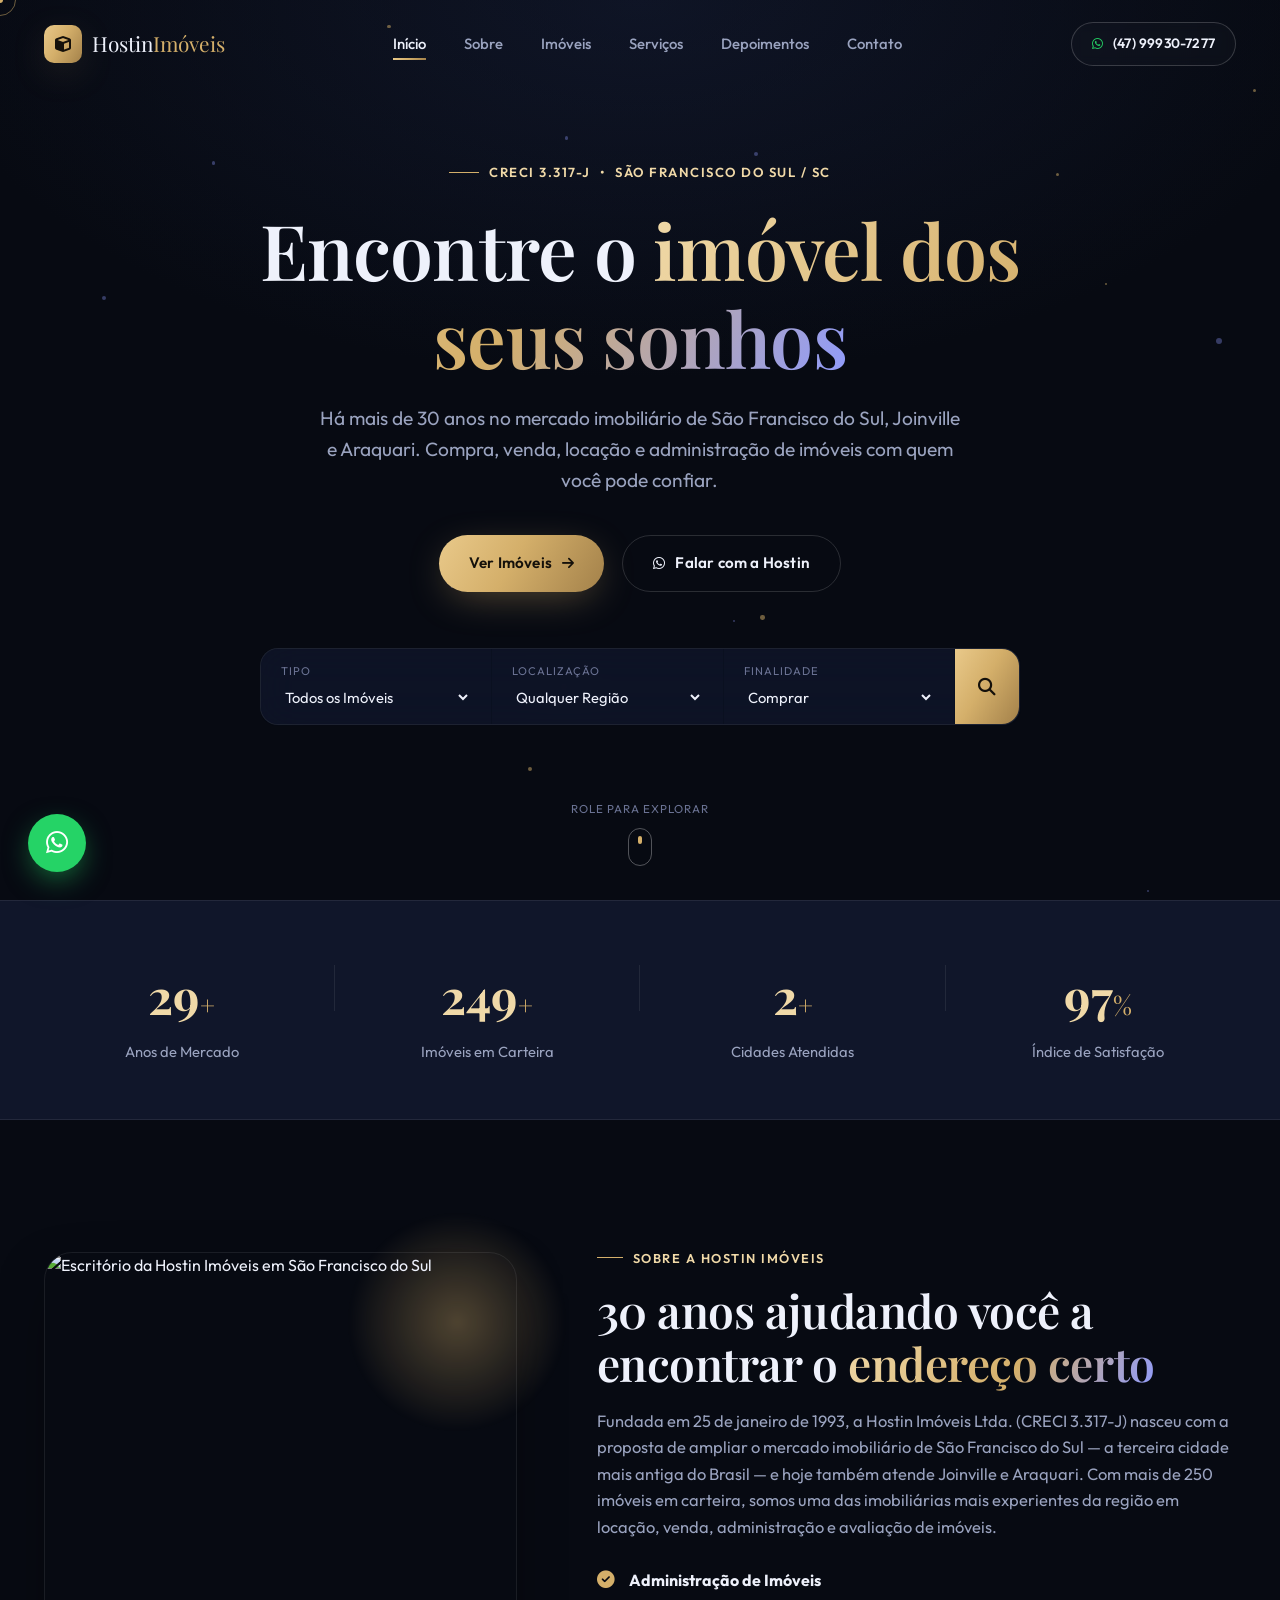
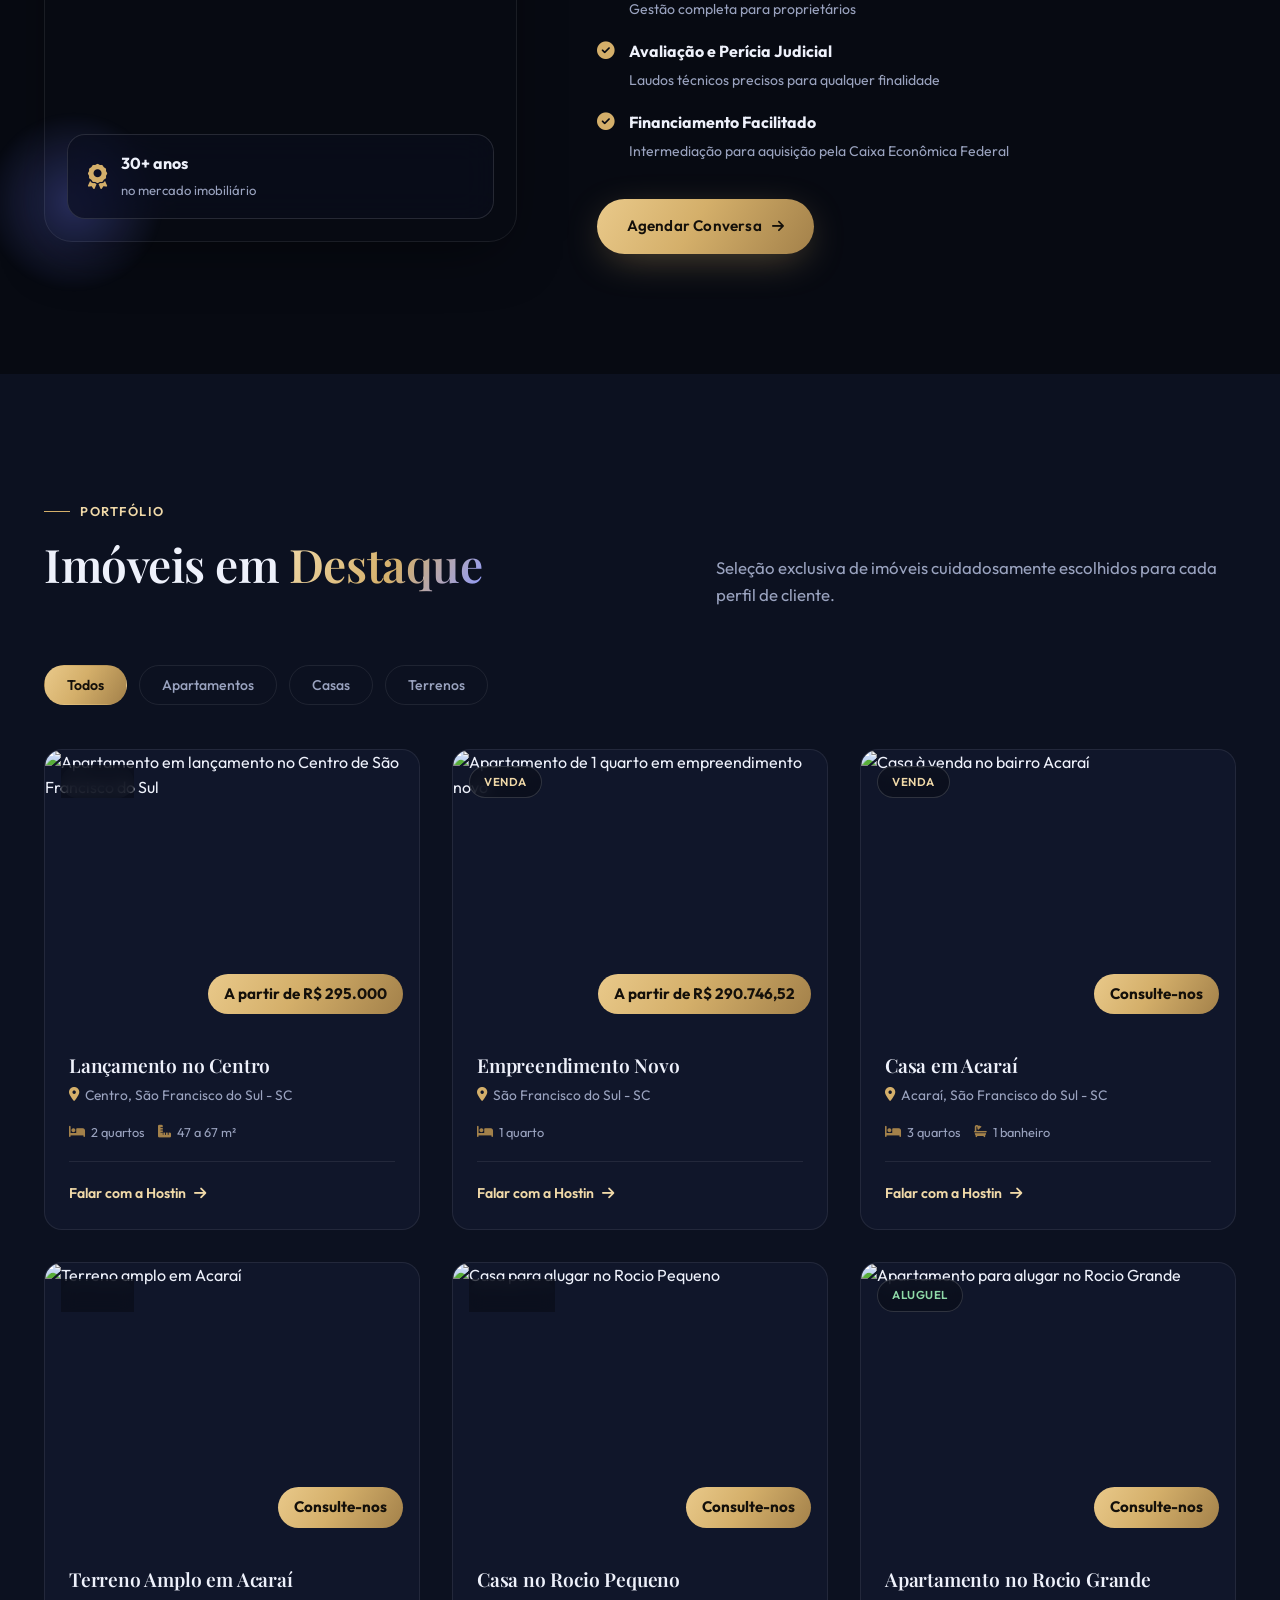
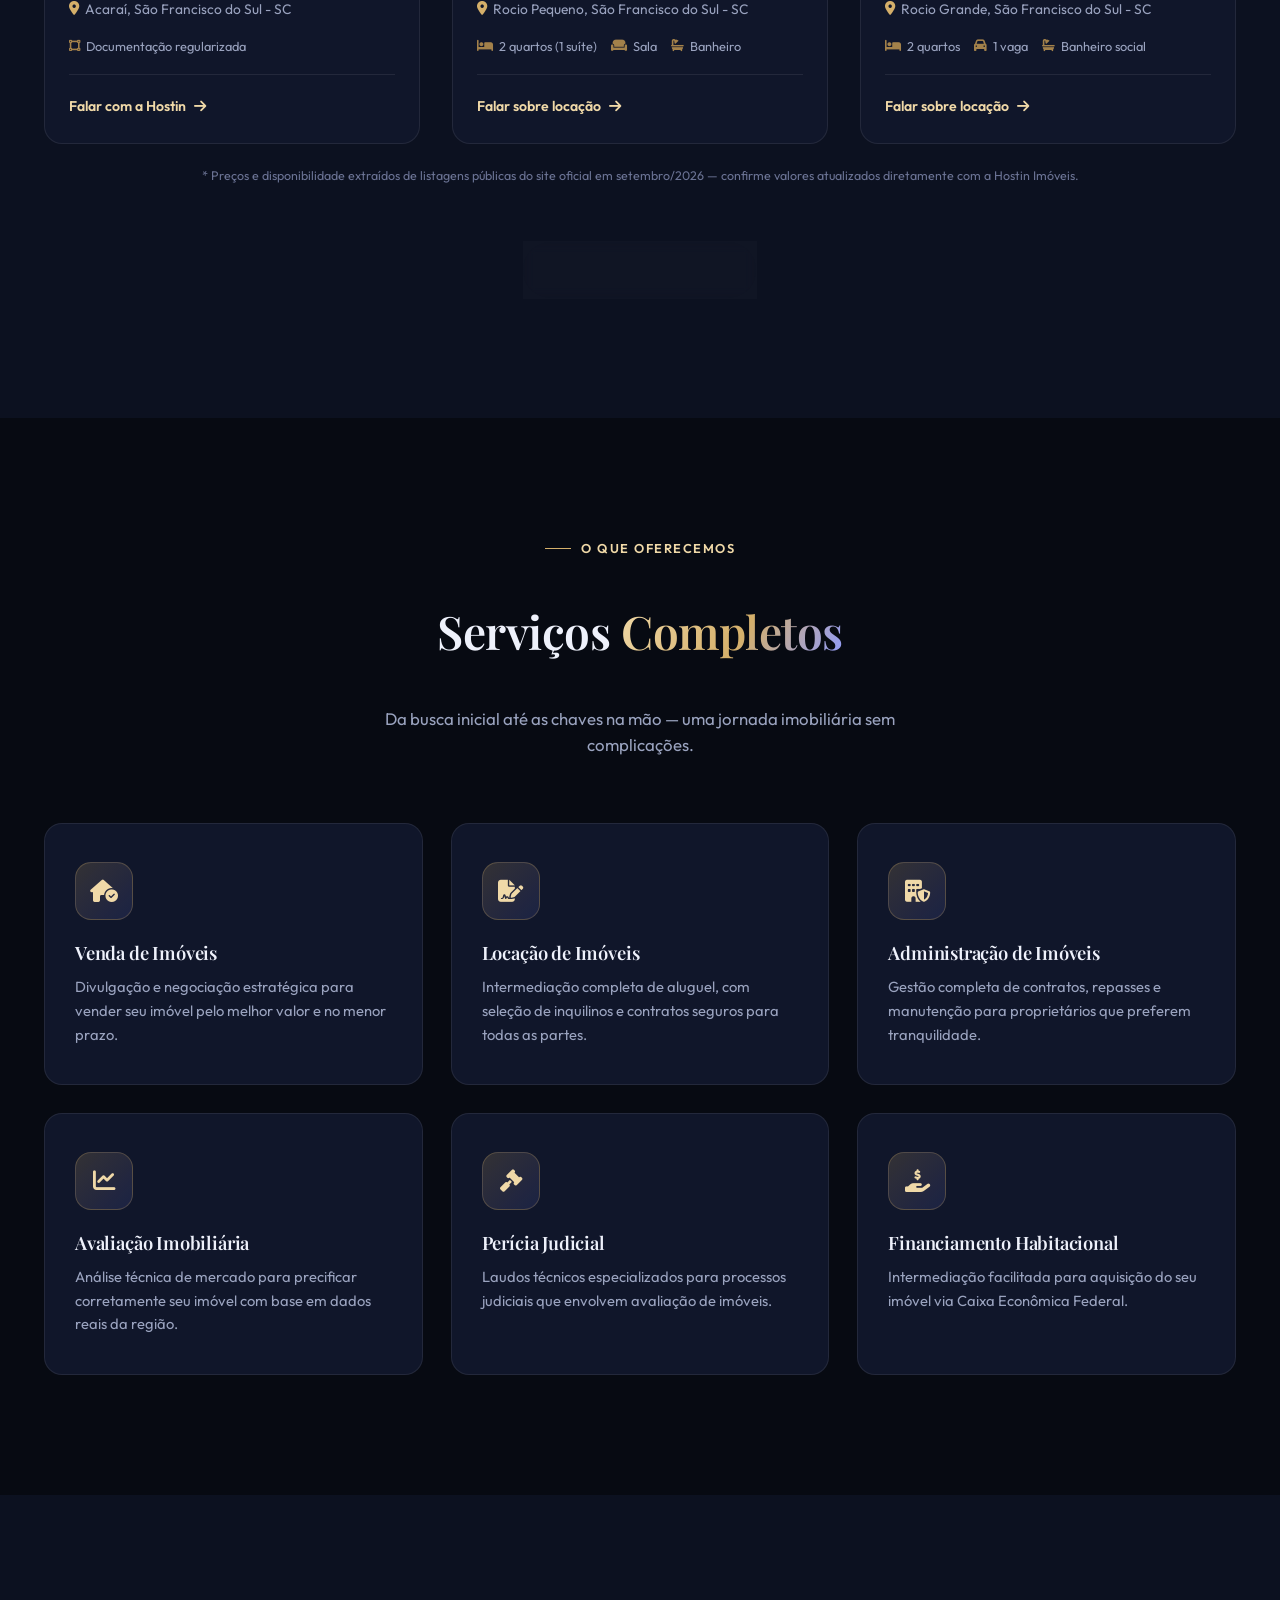
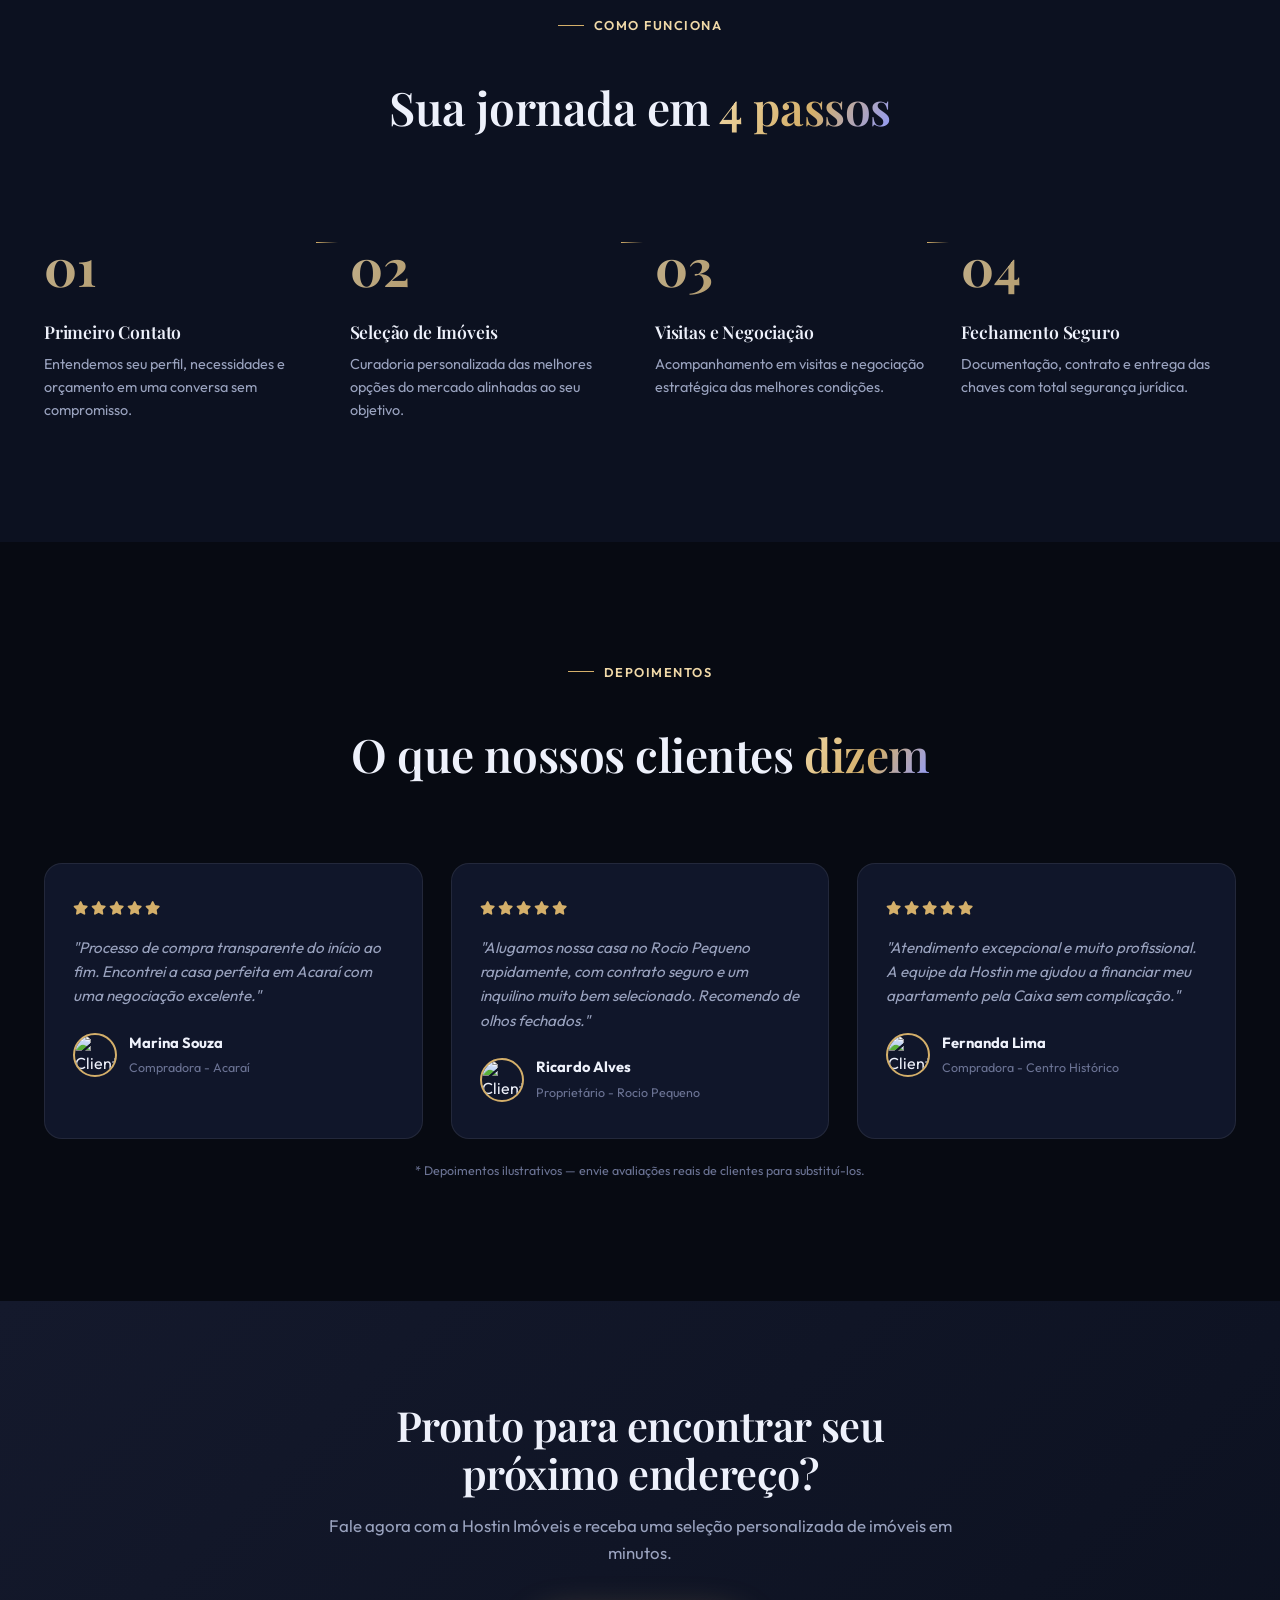
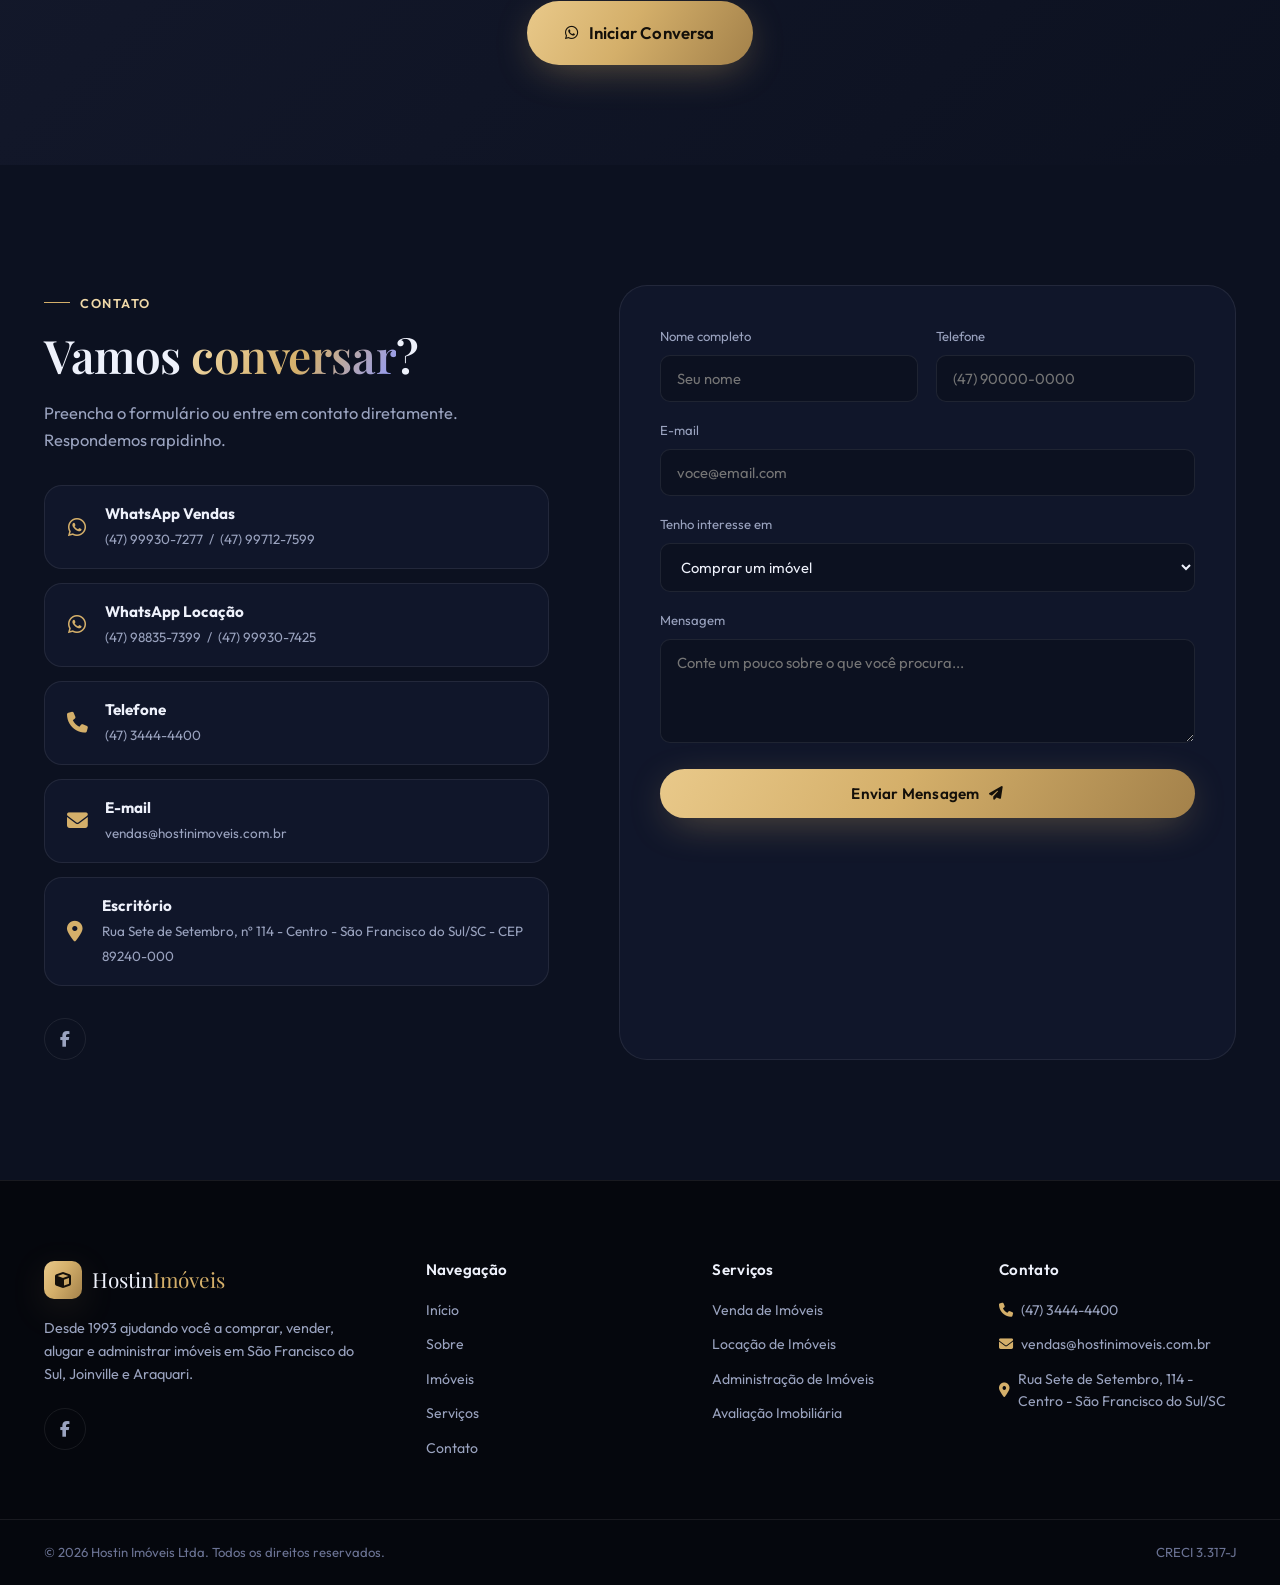
==== commit 2a2700f3: "Atualizar site com dados reais da Hostin Imóveis (SFS/SC) Substitui o conteúdo fictício pelo conteúd" ====
--- a/index.html
+++ b/index.html
@@ -3,13 +3,13 @@
 <head>
 <meta charset="UTF-8">
 <meta name="viewport" content="width=device-width, initial-scale=1.0">
-<title>Hostin Imóveis | Corretor de Imóveis Premium</title>
-<meta name="description" content="Hostin Imóveis — encontre o imóvel dos seus sonhos com atendimento personalizado, consultoria completa e as melhores oportunidades do mercado imobiliário.">
+<title>Hostin Imóveis | Imobiliária em São Francisco do Sul - SC</title>
+<meta name="description" content="Hostin Imóveis — há mais de 30 anos no mercado imobiliário de São Francisco do Sul, Joinville e Araquari. Compra, venda, locação, administração e avaliação de imóveis.">
 <meta name="theme-color" content="#0a0e1a">
 
 <!-- Open Graph -->
-<meta property="og:title" content="Hostin Imóveis | Corretor de Imóveis Premium">
-<meta property="og:description" content="Encontre o imóvel dos seus sonhos com atendimento personalizado e consultoria imobiliária completa.">
+<meta property="og:title" content="Hostin Imóveis | Imobiliária em São Francisco do Sul - SC">
+<meta property="og:description" content="Há mais de 30 anos ajudando você a encontrar o imóvel certo em São Francisco do Sul, Joinville e Araquari.">
 <meta property="og:type" content="website">
 
 <!-- Favicon -->
@@ -60,8 +60,8 @@
     </nav>
 
     <div class="header-actions">
-      <a href="https://wa.me/5511999999999" target="_blank" rel="noopener" class="btn btn-outline btn-sm header-whats">
-        <i class="fa-brands fa-whatsapp"></i> (11) 99999-9999
+      <a href="https://wa.me/5547999307277" target="_blank" rel="noopener" class="btn btn-outline btn-sm header-whats">
+        <i class="fa-brands fa-whatsapp"></i> (47) 99930-7277
       </a>
       <button class="nav-toggle" id="navToggle" aria-label="Abrir menu">
         <span></span><span></span><span></span>
@@ -77,21 +77,21 @@
   <div class="hero-particles" id="heroParticles"></div>
 
   <div class="container hero-content">
-    <p class="hero-tag" data-reveal><span class="tag-line"></span> CRECI 123456-F &nbsp;•&nbsp; São Paulo / SP</p>
+    <p class="hero-tag" data-reveal><span class="tag-line"></span> CRECI 3.317-J &nbsp;•&nbsp; São Francisco do Sul / SC</p>
     <h1 class="hero-title" data-reveal>
       Encontre o <span class="text-gradient">imóvel dos<br> seus sonhos</span>
     </h1>
     <p class="hero-subtitle" data-reveal>
-      Assessoria completa em compra, venda e locação de imóveis de alto padrão.
-      Atendimento exclusivo, transparência total e as melhores oportunidades do mercado.
+      Há mais de 30 anos no mercado imobiliário de São Francisco do Sul, Joinville e Araquari.
+      Compra, venda, locação e administração de imóveis com quem você pode confiar.
     </p>
 
     <div class="hero-cta" data-reveal>
       <a href="#imoveis" class="btn btn-primary">
         <span>Ver Imóveis</span> <i class="fa-solid fa-arrow-right"></i>
       </a>
-      <a href="https://wa.me/5511999999999" target="_blank" rel="noopener" class="btn btn-ghost">
-        <i class="fa-brands fa-whatsapp"></i> Falar com Corretor
+      <a href="https://wa.me/5547999307277" target="_blank" rel="noopener" class="btn btn-ghost">
+        <i class="fa-brands fa-whatsapp"></i> Falar com a Hostin
       </a>
     </div>
 
@@ -111,10 +111,9 @@
           <label>Localização</label>
           <select>
             <option>Qualquer Região</option>
-            <option>Zona Sul</option>
-            <option>Zona Oeste</option>
-            <option>Zona Leste</option>
-            <option>Litoral</option>
+            <option>São Francisco do Sul</option>
+            <option>Joinville</option>
+            <option>Araquari</option>
           </select>
         </div>
         <div class="search-field">
@@ -139,16 +138,16 @@
 <section class="stats-bar">
   <div class="container stats-grid">
     <div class="stat-item" data-reveal>
-      <span class="stat-number" data-count="12">0</span><span class="stat-plus">+</span>
-      <p>Anos de Experiência</p>
+      <span class="stat-number" data-count="30">0</span><span class="stat-plus">+</span>
+      <p>Anos de Mercado</p>
     </div>
     <div class="stat-item" data-reveal>
-      <span class="stat-number" data-count="480">0</span><span class="stat-plus">+</span>
-      <p>Imóveis Vendidos</p>
+      <span class="stat-number" data-count="250">0</span><span class="stat-plus">+</span>
+      <p>Imóveis em Carteira</p>
     </div>
     <div class="stat-item" data-reveal>
-      <span class="stat-number" data-count="600">0</span><span class="stat-plus">+</span>
-      <p>Clientes Satisfeitos</p>
+      <span class="stat-number" data-count="3">0</span><span class="stat-plus">+</span>
+      <p>Cidades Atendidas</p>
     </div>
     <div class="stat-item" data-reveal>
       <span class="stat-number" data-count="98">0</span><span class="stat-plus">%</span>
@@ -162,11 +161,11 @@
   <div class="container about-grid">
     <div class="about-visual" data-reveal>
       <div class="about-card-3d" id="aboutCard3d">
-        <img src="https://images.unsplash.com/photo-1573496359142-b8d87734a5a2?auto=format&fit=crop&w=900&q=80" alt="Corretor de imóveis Hostin Imóveis">
+        <img src="https://images.unsplash.com/photo-1600607687644-c7171b42498f?auto=format&fit=crop&w=900&q=80" alt="Escritório da Hostin Imóveis em São Francisco do Sul">
         <div class="about-badge">
           <i class="fa-solid fa-award"></i>
           <div>
-            <strong>12+ anos</strong>
+            <strong>30+ anos</strong>
             <span>no mercado imobiliário</span>
           </div>
         </div>
@@ -176,27 +175,27 @@
     </div>
 
     <div class="about-text">
-      <p class="section-tag" data-reveal><span></span>Sobre o Corretor</p>
-      <h2 class="section-title" data-reveal>Especialista em transformar sonhos em <span class="text-gradient">endereços</span></h2>
+      <p class="section-tag" data-reveal><span></span>Sobre a Hostin Imóveis</p>
+      <h2 class="section-title" data-reveal>30 anos ajudando você a encontrar o <span class="text-gradient">endereço certo</span></h2>
       <p class="about-desc" data-reveal>
-        Sou corretor de imóveis credenciado (CRECI 123456-F) com mais de 12 anos de experiência
-        no mercado imobiliário de alto padrão. Na Hostin Imóveis, meu compromisso é entender
-        profundamente o que você busca para entregar não apenas um imóvel, mas a certeza de
-        uma decisão bem tomada.
+        Fundada em 25 de janeiro de 1993, a Hostin Imóveis Ltda. (CRECI 3.317-J) nasceu com a proposta
+        de ampliar o mercado imobiliário de São Francisco do Sul — a terceira cidade mais antiga do Brasil —
+        e hoje também atende Joinville e Araquari. Com mais de 250 imóveis em carteira, somos uma das
+        imobiliárias mais experientes da região em locação, venda, administração e avaliação de imóveis.
       </p>
 
       <div class="about-list" data-reveal>
         <div class="about-list-item">
           <i class="fa-solid fa-circle-check"></i>
-          <div><strong>Negociação Especializada</strong><span>Condições e valores sempre a seu favor</span></div>
+          <div><strong>Administração de Imóveis</strong><span>Gestão completa para proprietários</span></div>
         </div>
         <div class="about-list-item">
           <i class="fa-solid fa-circle-check"></i>
-          <div><strong>Documentação Segura</strong><span>Assessoria jurídica completa em todo processo</span></div>
+          <div><strong>Avaliação e Perícia Judicial</strong><span>Laudos técnicos precisos para qualquer finalidade</span></div>
         </div>
         <div class="about-list-item">
           <i class="fa-solid fa-circle-check"></i>
-          <div><strong>Atendimento Exclusivo</strong><span>Acompanhamento personalizado do início ao fim</span></div>
+          <div><strong>Financiamento Facilitado</strong><span>Intermediação para aquisição pela Caixa Econômica Federal</span></div>
         </div>
       </div>
 
@@ -222,7 +221,7 @@
       <button class="filter-btn active" data-filter="all">Todos</button>
       <button class="filter-btn" data-filter="apartamento">Apartamentos</button>
       <button class="filter-btn" data-filter="casa">Casas</button>
-      <button class="filter-btn" data-filter="cobertura">Coberturas</button>
+      <button class="filter-btn" data-filter="terreno">Terrenos</button>
     </div>
 
     <div class="properties-grid" id="propertiesGrid">
@@ -230,86 +229,76 @@
       <article class="property-card" data-category="apartamento" data-reveal>
         <div class="card-3d-wrap">
           <div class="property-image">
-            <img src="https://images.unsplash.com/photo-1560448204-e02f11c3d0e2?auto=format&fit=crop&w=800&q=80" alt="Apartamento moderno">
+            <img src="https://images.unsplash.com/photo-1560448204-e02f11c3d0e2?auto=format&fit=crop&w=800&q=80" alt="Apartamento em lançamento no Centro de São Francisco do Sul">
             <span class="property-badge">Venda</span>
-            <div class="property-price">R$ 1.250.000</div>
+            <div class="property-price">A partir de R$ 295.000</div>
           </div>
           <div class="property-body">
-            <h3>Apartamento Jardins Premium</h3>
-            <p class="property-location"><i class="fa-solid fa-location-dot"></i> Jardins, São Paulo - SP</p>
+            <h3>Lançamento no Centro</h3>
+            <p class="property-location"><i class="fa-solid fa-location-dot"></i> Centro, São Francisco do Sul - SC</p>
             <div class="property-features">
-              <span><i class="fa-solid fa-bed"></i> 3 quartos</span>
-              <span><i class="fa-solid fa-bath"></i> 2 banheiros</span>
-              <span><i class="fa-solid fa-car"></i> 2 vagas</span>
-              <span><i class="fa-solid fa-ruler-combined"></i> 145 m²</span>
+              <span><i class="fa-solid fa-bed"></i> 2 quartos</span>
+              <span><i class="fa-solid fa-ruler-combined"></i> 47 a 67 m²</span>
             </div>
-            <a href="https://wa.me/5511999999999" target="_blank" rel="noopener" class="property-link">Ver detalhes <i class="fa-solid fa-arrow-right"></i></a>
+            <a href="https://wa.me/5547999307277" target="_blank" rel="noopener" class="property-link">Falar com a Hostin <i class="fa-solid fa-arrow-right"></i></a>
           </div>
         </div>
       </article>
 
       <!-- Card 2 -->
+      <article class="property-card" data-category="apartamento" data-reveal>
+        <div class="card-3d-wrap">
+          <div class="property-image">
+            <img src="https://images.unsplash.com/photo-1502672260266-1c1ef2d93688?auto=format&fit=crop&w=800&q=80" alt="Apartamento de 1 quarto em empreendimento novo">
+            <span class="property-badge">Venda</span>
+            <div class="property-price">A partir de R$ 290.746,52</div>
+          </div>
+          <div class="property-body">
+            <h3>Empreendimento Novo</h3>
+            <p class="property-location"><i class="fa-solid fa-location-dot"></i> São Francisco do Sul - SC</p>
+            <div class="property-features">
+              <span><i class="fa-solid fa-bed"></i> 1 quarto</span>
+            </div>
+            <a href="https://wa.me/5547999307277" target="_blank" rel="noopener" class="property-link">Falar com a Hostin <i class="fa-solid fa-arrow-right"></i></a>
+          </div>
+        </div>
+      </article>
+
+      <!-- Card 3 -->
       <article class="property-card" data-category="casa" data-reveal>
         <div class="card-3d-wrap">
           <div class="property-image">
-            <img src="https://images.unsplash.com/photo-1600596542815-ffad4c1539a9?auto=format&fit=crop&w=800&q=80" alt="Casa moderna">
+            <img src="https://images.unsplash.com/photo-1600596542815-ffad4c1539a9?auto=format&fit=crop&w=800&q=80" alt="Casa à venda no bairro Acaraí">
             <span class="property-badge">Venda</span>
-            <div class="property-price">R$ 2.480.000</div>
+            <div class="property-price">Consulte-nos</div>
           </div>
           <div class="property-body">
-            <h3>Casa Alto Padrão Alphaville</h3>
-            <p class="property-location"><i class="fa-solid fa-location-dot"></i> Alphaville, Barueri - SP</p>
+            <h3>Casa em Acaraí</h3>
+            <p class="property-location"><i class="fa-solid fa-location-dot"></i> Acaraí, São Francisco do Sul - SC</p>
             <div class="property-features">
-              <span><i class="fa-solid fa-bed"></i> 4 quartos</span>
-              <span><i class="fa-solid fa-bath"></i> 4 banheiros</span>
-              <span><i class="fa-solid fa-car"></i> 4 vagas</span>
-              <span><i class="fa-solid fa-ruler-combined"></i> 380 m²</span>
+              <span><i class="fa-solid fa-bed"></i> 3 quartos</span>
+              <span><i class="fa-solid fa-bath"></i> 1 banheiro</span>
             </div>
-            <a href="https://wa.me/5511999999999" target="_blank" rel="noopener" class="property-link">Ver detalhes <i class="fa-solid fa-arrow-right"></i></a>
+            <a href="https://wa.me/5547999307277" target="_blank" rel="noopener" class="property-link">Falar com a Hostin <i class="fa-solid fa-arrow-right"></i></a>
           </div>
         </div>
       </article>
 
-      <!-- Card 3 -->
-      <article class="property-card" data-category="cobertura" data-reveal>
+      <!-- Card 4 -->
+      <article class="property-card" data-category="terreno" data-reveal>
         <div class="card-3d-wrap">
           <div class="property-image">
-            <img src="https://images.unsplash.com/photo-1512917774080-9991f1c4c750?auto=format&fit=crop&w=800&q=80" alt="Cobertura de luxo">
+            <img src="https://images.unsplash.com/photo-1500382017468-9049fed747ef?auto=format&fit=crop&w=800&q=80" alt="Terreno amplo em Acaraí">
             <span class="property-badge">Venda</span>
-            <div class="property-price">R$ 3.900.000</div>
+            <div class="property-price">Consulte-nos</div>
           </div>
           <div class="property-body">
-            <h3>Cobertura Duplex Vista Mar</h3>
-            <p class="property-location"><i class="fa-solid fa-location-dot"></i> Balneário Camboriú - SC</p>
+            <h3>Terreno Amplo em Acaraí</h3>
+            <p class="property-location"><i class="fa-solid fa-location-dot"></i> Acaraí, São Francisco do Sul - SC</p>
             <div class="property-features">
-              <span><i class="fa-solid fa-bed"></i> 4 suítes</span>
-              <span><i class="fa-solid fa-bath"></i> 5 banheiros</span>
-              <span><i class="fa-solid fa-car"></i> 3 vagas</span>
-              <span><i class="fa-solid fa-ruler-combined"></i> 420 m²</span>
+              <span><i class="fa-solid fa-vector-square"></i> Documentação regularizada</span>
             </div>
-            <a href="https://wa.me/5511999999999" target="_blank" rel="noopener" class="property-link">Ver detalhes <i class="fa-solid fa-arrow-right"></i></a>
-          </div>
-        </div>
-      </article>
-
-      <!-- Card 4 -->
-      <article class="property-card" data-category="apartamento" data-reveal>
-        <div class="card-3d-wrap">
-          <div class="property-image">
-            <img src="https://images.unsplash.com/photo-1502672260266-1c1ef2d93688?auto=format&fit=crop&w=800&q=80" alt="Apartamento compacto moderno">
-            <span class="property-badge property-badge-rent">Aluguel</span>
-            <div class="property-price">R$ 4.800/mês</div>
-          </div>
-          <div class="property-body">
-            <h3>Studio Moderno Vila Olímpia</h3>
-            <p class="property-location"><i class="fa-solid fa-location-dot"></i> Vila Olímpia, São Paulo - SP</p>
-            <div class="property-features">
-              <span><i class="fa-solid fa-bed"></i> 1 quarto</span>
-              <span><i class="fa-solid fa-bath"></i> 1 banheiro</span>
-              <span><i class="fa-solid fa-car"></i> 1 vaga</span>
-              <span><i class="fa-solid fa-ruler-combined"></i> 48 m²</span>
-            </div>
-            <a href="https://wa.me/5511999999999" target="_blank" rel="noopener" class="property-link">Ver detalhes <i class="fa-solid fa-arrow-right"></i></a>
+            <a href="https://wa.me/5547999307277" target="_blank" rel="noopener" class="property-link">Falar com a Hostin <i class="fa-solid fa-arrow-right"></i></a>
           </div>
         </div>
       </article>
@@ -318,49 +307,48 @@
       <article class="property-card" data-category="casa" data-reveal>
         <div class="card-3d-wrap">
           <div class="property-image">
-            <img src="https://images.unsplash.com/photo-1600585154340-be6161a56a0c?auto=format&fit=crop&w=800&q=80" alt="Casa com piscina">
-            <span class="property-badge">Venda</span>
-            <div class="property-price">R$ 1.890.000</div>
+            <img src="https://images.unsplash.com/photo-1600585154340-be6161a56a0c?auto=format&fit=crop&w=800&q=80" alt="Casa para alugar no Rocio Pequeno">
+            <span class="property-badge property-badge-rent">Aluguel</span>
+            <div class="property-price">Consulte-nos</div>
           </div>
           <div class="property-body">
-            <h3>Casa com Piscina Granja Viana</h3>
-            <p class="property-location"><i class="fa-solid fa-location-dot"></i> Granja Viana, Cotia - SP</p>
+            <h3>Casa no Rocio Pequeno</h3>
+            <p class="property-location"><i class="fa-solid fa-location-dot"></i> Rocio Pequeno, São Francisco do Sul - SC</p>
             <div class="property-features">
-              <span><i class="fa-solid fa-bed"></i> 3 quartos</span>
-              <span><i class="fa-solid fa-bath"></i> 3 banheiros</span>
-              <span><i class="fa-solid fa-car"></i> 3 vagas</span>
-              <span><i class="fa-solid fa-ruler-combined"></i> 310 m²</span>
+              <span><i class="fa-solid fa-bed"></i> 2 quartos (1 suíte)</span>
+              <span><i class="fa-solid fa-couch"></i> Sala</span>
+              <span><i class="fa-solid fa-bath"></i> Banheiro</span>
             </div>
-            <a href="https://wa.me/5511999999999" target="_blank" rel="noopener" class="property-link">Ver detalhes <i class="fa-solid fa-arrow-right"></i></a>
+            <a href="https://wa.me/5547988357399" target="_blank" rel="noopener" class="property-link">Falar sobre locação <i class="fa-solid fa-arrow-right"></i></a>
           </div>
         </div>
       </article>
 
       <!-- Card 6 -->
-      <article class="property-card" data-category="cobertura" data-reveal>
+      <article class="property-card" data-category="apartamento" data-reveal>
         <div class="card-3d-wrap">
           <div class="property-image">
-            <img src="https://images.unsplash.com/photo-1613977257363-707ba9348227?auto=format&fit=crop&w=800&q=80" alt="Cobertura elegante">
-            <span class="property-badge">Venda</span>
-            <div class="property-price">R$ 5.200.000</div>
+            <img src="https://images.unsplash.com/photo-1522708323590-d24dbb6b0267?auto=format&fit=crop&w=800&q=80" alt="Apartamento para alugar no Rocio Grande">
+            <span class="property-badge property-badge-rent">Aluguel</span>
+            <div class="property-price">Consulte-nos</div>
           </div>
           <div class="property-body">
-            <h3>Penthouse Itaim Bibi</h3>
-            <p class="property-location"><i class="fa-solid fa-location-dot"></i> Itaim Bibi, São Paulo - SP</p>
+            <h3>Apartamento no Rocio Grande</h3>
+            <p class="property-location"><i class="fa-solid fa-location-dot"></i> Rocio Grande, São Francisco do Sul - SC</p>
             <div class="property-features">
-              <span><i class="fa-solid fa-bed"></i> 5 suítes</span>
-              <span><i class="fa-solid fa-bath"></i> 6 banheiros</span>
-              <span><i class="fa-solid fa-car"></i> 5 vagas</span>
-              <span><i class="fa-solid fa-ruler-combined"></i> 510 m²</span>
+              <span><i class="fa-solid fa-bed"></i> 2 quartos</span>
+              <span><i class="fa-solid fa-car"></i> 1 vaga</span>
+              <span><i class="fa-solid fa-bath"></i> Banheiro social</span>
             </div>
-            <a href="https://wa.me/5511999999999" target="_blank" rel="noopener" class="property-link">Ver detalhes <i class="fa-solid fa-arrow-right"></i></a>
+            <a href="https://wa.me/5547988357399" target="_blank" rel="noopener" class="property-link">Falar sobre locação <i class="fa-solid fa-arrow-right"></i></a>
           </div>
         </div>
       </article>
     </div>
+    <p class="properties-note" data-reveal>* Preços e disponibilidade extraídos de listagens públicas do site oficial em setembro/2026 — confirme valores atualizados diretamente com a Hostin Imóveis.</p>
 
     <div class="properties-more" data-reveal>
-      <a href="https://wa.me/5511999999999" target="_blank" rel="noopener" class="btn btn-outline">Ver Todos os Imóveis <i class="fa-solid fa-arrow-right"></i></a>
+      <a href="https://hostinimoveis.com.br" target="_blank" rel="noopener" class="btn btn-outline">Ver Todos os Imóveis <i class="fa-solid fa-arrow-right"></i></a>
     </div>
   </div>
 </section>
@@ -369,26 +357,26 @@
 <section id="servicos" class="services">
   <div class="container">
     <div class="section-head center">
-      <p class="section-tag center" data-reveal><span></span>O que eu ofereço</p>
+      <p class="section-tag center" data-reveal><span></span>O que oferecemos</p>
       <h2 class="section-title" data-reveal>Serviços <span class="text-gradient">Completos</span></h2>
       <p class="section-desc" data-reveal>Da busca inicial até as chaves na mão — uma jornada imobiliária sem complicações.</p>
     </div>
 
     <div class="services-grid">
-      <div class="service-card" data-reveal>
-        <div class="service-icon"><i class="fa-solid fa-key"></i></div>
-        <h3>Compra de Imóveis</h3>
-        <p>Encontro o imóvel ideal com base no seu perfil, orçamento e objetivos, negociando as melhores condições.</p>
-      </div>
       <div class="service-card" data-reveal>
         <div class="service-icon"><i class="fa-solid fa-house-circle-check"></i></div>
         <h3>Venda de Imóveis</h3>
-        <p>Estratégia de marketing, fotografia profissional e divulgação para vender pelo melhor valor e no menor prazo.</p>
+        <p>Divulgação e negociação estratégica para vender seu imóvel pelo melhor valor e no menor prazo.</p>
       </div>
       <div class="service-card" data-reveal>
         <div class="service-icon"><i class="fa-solid fa-file-signature"></i></div>
-        <h3>Locação</h3>
-        <p>Intermediação completa de aluguel, com seleção de inquilinos e contratos seguros para proprietários e locatários.</p>
+        <h3>Locação de Imóveis</h3>
+        <p>Intermediação completa de aluguel, com seleção de inquilinos e contratos seguros para todas as partes.</p>
+      </div>
+      <div class="service-card" data-reveal>
+        <div class="service-icon"><i class="fa-solid fa-building-shield"></i></div>
+        <h3>Administração de Imóveis</h3>
+        <p>Gestão completa de contratos, repasses e manutenção para proprietários que preferem tranquilidade.</p>
       </div>
       <div class="service-card" data-reveal>
         <div class="service-icon"><i class="fa-solid fa-chart-line"></i></div>
@@ -396,14 +384,14 @@
         <p>Análise técnica de mercado para precificar corretamente seu imóvel com base em dados reais da região.</p>
       </div>
       <div class="service-card" data-reveal>
-        <div class="service-icon"><i class="fa-solid fa-coins"></i></div>
-        <h3>Consultoria de Investimento</h3>
-        <p>Orientação especializada para quem deseja investir em imóveis com foco em rentabilidade e valorização.</p>
+        <div class="service-icon"><i class="fa-solid fa-gavel"></i></div>
+        <h3>Perícia Judicial</h3>
+        <p>Laudos técnicos especializados para processos judiciais que envolvem avaliação de imóveis.</p>
       </div>
       <div class="service-card" data-reveal>
-        <div class="service-icon"><i class="fa-solid fa-scale-balanced"></i></div>
-        <h3>Assessoria Jurídica</h3>
-        <p>Suporte completo em documentação, contratos e due diligence para transações 100% seguras.</p>
+        <div class="service-icon"><i class="fa-solid fa-hand-holding-dollar"></i></div>
+        <h3>Financiamento Habitacional</h3>
+        <p>Intermediação facilitada para aquisição do seu imóvel via Caixa Econômica Federal.</p>
       </div>
     </div>
   </div>
@@ -446,35 +434,36 @@
   <div class="container">
     <div class="section-head center">
       <p class="section-tag center" data-reveal><span></span>Depoimentos</p>
-      <h2 class="section-title" data-reveal>O que meus clientes <span class="text-gradient">dizem</span></h2>
+      <h2 class="section-title" data-reveal>O que nossos clientes <span class="text-gradient">dizem</span></h2>
     </div>
 
     <div class="testimonials-track" id="testimonialsTrack">
       <div class="testimonial-card" data-reveal>
         <div class="stars"><i class="fa-solid fa-star"></i><i class="fa-solid fa-star"></i><i class="fa-solid fa-star"></i><i class="fa-solid fa-star"></i><i class="fa-solid fa-star"></i></div>
-        <p>"Processo de compra transparente do início ao fim. Encontrei o apartamento perfeito em menos de um mês, com uma negociação excelente."</p>
+        <p>"Processo de compra transparente do início ao fim. Encontrei a casa perfeita em Acaraí com uma negociação excelente."</p>
         <div class="testimonial-author">
           <img src="https://images.unsplash.com/photo-1544005313-94ddf0286df2?auto=format&fit=crop&w=100&q=80" alt="Cliente">
-          <div><strong>Marina Souza</strong><span>Compradora - Jardins</span></div>
+          <div><strong>Marina Souza</strong><span>Compradora - Acaraí</span></div>
         </div>
       </div>
       <div class="testimonial-card" data-reveal>
         <div class="stars"><i class="fa-solid fa-star"></i><i class="fa-solid fa-star"></i><i class="fa-solid fa-star"></i><i class="fa-solid fa-star"></i><i class="fa-solid fa-star"></i></div>
-        <p>"Vendemos nossa casa 15% acima do valor que imaginávamos, com uma estratégia de marketing impecável. Recomendo de olhos fechados."</p>
+        <p>"Alugamos nossa casa no Rocio Pequeno rapidamente, com contrato seguro e um inquilino muito bem selecionado. Recomendo de olhos fechados."</p>
         <div class="testimonial-author">
           <img src="https://images.unsplash.com/photo-1547425260-76bcadfb4f2c?auto=format&fit=crop&w=100&q=80" alt="Cliente">
-          <div><strong>Ricardo Alves</strong><span>Vendedor - Alphaville</span></div>
+          <div><strong>Ricardo Alves</strong><span>Proprietário - Rocio Pequeno</span></div>
         </div>
       </div>
       <div class="testimonial-card" data-reveal>
         <div class="stars"><i class="fa-solid fa-star"></i><i class="fa-solid fa-star"></i><i class="fa-solid fa-star"></i><i class="fa-solid fa-star"></i><i class="fa-solid fa-star"></i></div>
-        <p>"Atendimento excepcional e muito profissional. A consultoria de investimento me ajudou a tomar a melhor decisão para minha família."</p>
+        <p>"Atendimento excepcional e muito profissional. A equipe da Hostin me ajudou a financiar meu apartamento pela Caixa sem complicação."</p>
         <div class="testimonial-author">
           <img src="https://images.unsplash.com/photo-1500648767791-00dcc994a43e?auto=format&fit=crop&w=100&q=80" alt="Cliente">
-          <div><strong>Fernanda Lima</strong><span>Investidora - Balneário Camboriú</span></div>
-        </div>
-      </div>
-    </div>
+          <div><strong>Fernanda Lima</strong><span>Compradora - Centro Histórico</span></div>
+        </div>
+      </div>
+    </div>
+    <p class="properties-note" data-reveal>* Depoimentos ilustrativos — envie avaliações reais de clientes para substituí-los.</p>
 
     <div class="testimonial-dots" id="testimonialDots"></div>
   </div>
@@ -486,8 +475,8 @@
   <div class="container">
     <div class="cta-content" data-reveal>
       <h2>Pronto para encontrar seu próximo endereço?</h2>
-      <p>Fale agora comigo e receba uma seleção personalizada de imóveis em minutos.</p>
-      <a href="https://wa.me/5511999999999" target="_blank" rel="noopener" class="btn btn-primary btn-lg">
+      <p>Fale agora com a Hostin Imóveis e receba uma seleção personalizada de imóveis em minutos.</p>
+      <a href="https://wa.me/5547999307277" target="_blank" rel="noopener" class="btn btn-primary btn-lg">
         <i class="fa-brands fa-whatsapp"></i> Iniciar Conversa
       </a>
     </div>
@@ -500,28 +489,33 @@
     <div class="contact-info">
       <p class="section-tag" data-reveal><span></span>Contato</p>
       <h2 class="section-title" data-reveal>Vamos <span class="text-gradient">conversar</span>?</h2>
-      <p class="about-desc" data-reveal>Preencha o formulário ou entre em contato diretamente. Respondo em até 24h.</p>
+      <p class="about-desc" data-reveal>Preencha o formulário ou entre em contato diretamente. Respondemos rapidinho.</p>
 
       <div class="contact-methods" data-reveal>
-        <a href="https://wa.me/5511999999999" target="_blank" rel="noopener" class="contact-method">
+        <a href="https://wa.me/5547999307277" target="_blank" rel="noopener" class="contact-method">
           <i class="fa-brands fa-whatsapp"></i>
-          <div><strong>WhatsApp</strong><span>(11) 99999-9999</span></div>
+          <div><strong>WhatsApp Vendas</strong><span>(47) 99930-7277 &nbsp;/&nbsp; (47) 99712-7599</span></div>
         </a>
-        <a href="mailto:contato@hostinimoveis.com.br" class="contact-method">
+        <a href="https://wa.me/5547988357399" target="_blank" rel="noopener" class="contact-method">
+          <i class="fa-brands fa-whatsapp"></i>
+          <div><strong>WhatsApp Locação</strong><span>(47) 98835-7399 &nbsp;/&nbsp; (47) 99930-7425</span></div>
+        </a>
+        <a href="tel:+554734444400" class="contact-method">
+          <i class="fa-solid fa-phone"></i>
+          <div><strong>Telefone</strong><span>(47) 3444-4400</span></div>
+        </a>
+        <a href="mailto:vendas@hostinimoveis.com.br" class="contact-method">
           <i class="fa-solid fa-envelope"></i>
-          <div><strong>E-mail</strong><span>contato@hostinimoveis.com.br</span></div>
+          <div><strong>E-mail</strong><span>vendas@hostinimoveis.com.br</span></div>
         </a>
         <div class="contact-method">
           <i class="fa-solid fa-location-dot"></i>
-          <div><strong>Escritório</strong><span>Av. Paulista, 1000 - São Paulo, SP</span></div>
+          <div><strong>Escritório</strong><span>Rua Sete de Setembro, nº 114 - Centro - São Francisco do Sul/SC - CEP 89240-000</span></div>
         </div>
       </div>
 
       <div class="social-links" data-reveal>
-        <a href="#" aria-label="Instagram"><i class="fa-brands fa-instagram"></i></a>
-        <a href="#" aria-label="Facebook"><i class="fa-brands fa-facebook-f"></i></a>
-        <a href="#" aria-label="LinkedIn"><i class="fa-brands fa-linkedin-in"></i></a>
-        <a href="#" aria-label="YouTube"><i class="fa-brands fa-youtube"></i></a>
+        <a href="https://www.facebook.com/HostinImoveis" target="_blank" rel="noopener" aria-label="Facebook"><i class="fa-brands fa-facebook-f"></i></a>
       </div>
     </div>
 
@@ -533,7 +527,7 @@
         </div>
         <div class="form-field">
           <label>Telefone</label>
-          <input type="tel" name="telefone" required placeholder="(11) 90000-0000">
+          <input type="tel" name="telefone" required placeholder="(47) 90000-0000">
         </div>
       </div>
       <div class="form-field">
@@ -570,11 +564,9 @@
         <span class="logo-icon"><i class="fa-solid fa-cube"></i></span>
         <span class="logo-text">Hostin<em>Imóveis</em></span>
       </a>
-      <p>Assessoria imobiliária completa com transparência, tecnologia e atendimento humano de excelência.</p>
+      <p>Desde 1993 ajudando você a comprar, vender, alugar e administrar imóveis em São Francisco do Sul, Joinville e Araquari.</p>
       <div class="social-links">
-        <a href="#" aria-label="Instagram"><i class="fa-brands fa-instagram"></i></a>
-        <a href="#" aria-label="Facebook"><i class="fa-brands fa-facebook-f"></i></a>
-        <a href="#" aria-label="LinkedIn"><i class="fa-brands fa-linkedin-in"></i></a>
+        <a href="https://www.facebook.com/HostinImoveis" target="_blank" rel="noopener" aria-label="Facebook"><i class="fa-brands fa-facebook-f"></i></a>
       </div>
     </div>
 
@@ -592,9 +584,9 @@
     <div class="footer-col">
       <h4>Serviços</h4>
       <ul>
-        <li><a href="#servicos">Compra de Imóveis</a></li>
         <li><a href="#servicos">Venda de Imóveis</a></li>
-        <li><a href="#servicos">Locação</a></li>
+        <li><a href="#servicos">Locação de Imóveis</a></li>
+        <li><a href="#servicos">Administração de Imóveis</a></li>
         <li><a href="#servicos">Avaliação Imobiliária</a></li>
       </ul>
     </div>
@@ -602,23 +594,23 @@
     <div class="footer-col">
       <h4>Contato</h4>
       <ul>
-        <li><i class="fa-solid fa-phone"></i> (11) 99999-9999</li>
-        <li><i class="fa-solid fa-envelope"></i> contato@hostinimoveis.com.br</li>
-        <li><i class="fa-solid fa-location-dot"></i> Av. Paulista, 1000 - SP</li>
+        <li><i class="fa-solid fa-phone"></i> (47) 3444-4400</li>
+        <li><i class="fa-solid fa-envelope"></i> vendas@hostinimoveis.com.br</li>
+        <li><i class="fa-solid fa-location-dot"></i> Rua Sete de Setembro, 114 - Centro - São Francisco do Sul/SC</li>
       </ul>
     </div>
   </div>
 
   <div class="footer-bottom">
     <div class="container footer-bottom-inner">
-      <p>&copy; <span id="year"></span> Hostin Imóveis. Todos os direitos reservados.</p>
-      <p>CRECI 123456-F</p>
+      <p>&copy; <span id="year"></span> Hostin Imóveis Ltda. Todos os direitos reservados.</p>
+      <p>CRECI 3.317-J</p>
     </div>
   </div>
 </footer>
 
 <!-- ===== FLOATING BUTTONS ===== -->
-<a href="https://wa.me/5511999999999" target="_blank" rel="noopener" class="whatsapp-float" aria-label="WhatsApp">
+<a href="https://wa.me/5547999307277" target="_blank" rel="noopener" class="whatsapp-float" aria-label="WhatsApp">
   <i class="fa-brands fa-whatsapp"></i>
 </a>
 <button class="back-to-top" id="backToTop" aria-label="Voltar ao topo">
--- a/assets/css/style.css
+++ b/assets/css/style.css
@@ -437,6 +437,7 @@
 .property-card[style*="display: none"]{ display: none; }
 
 .properties-more{ text-align: center; margin-top: 56px; }
+.properties-note{ text-align: center; margin-top: 22px; font-size: .78rem; color: var(--text-dimmer); }
 
 /* ---------- Services ---------- */
 .services{ background: var(--bg); }
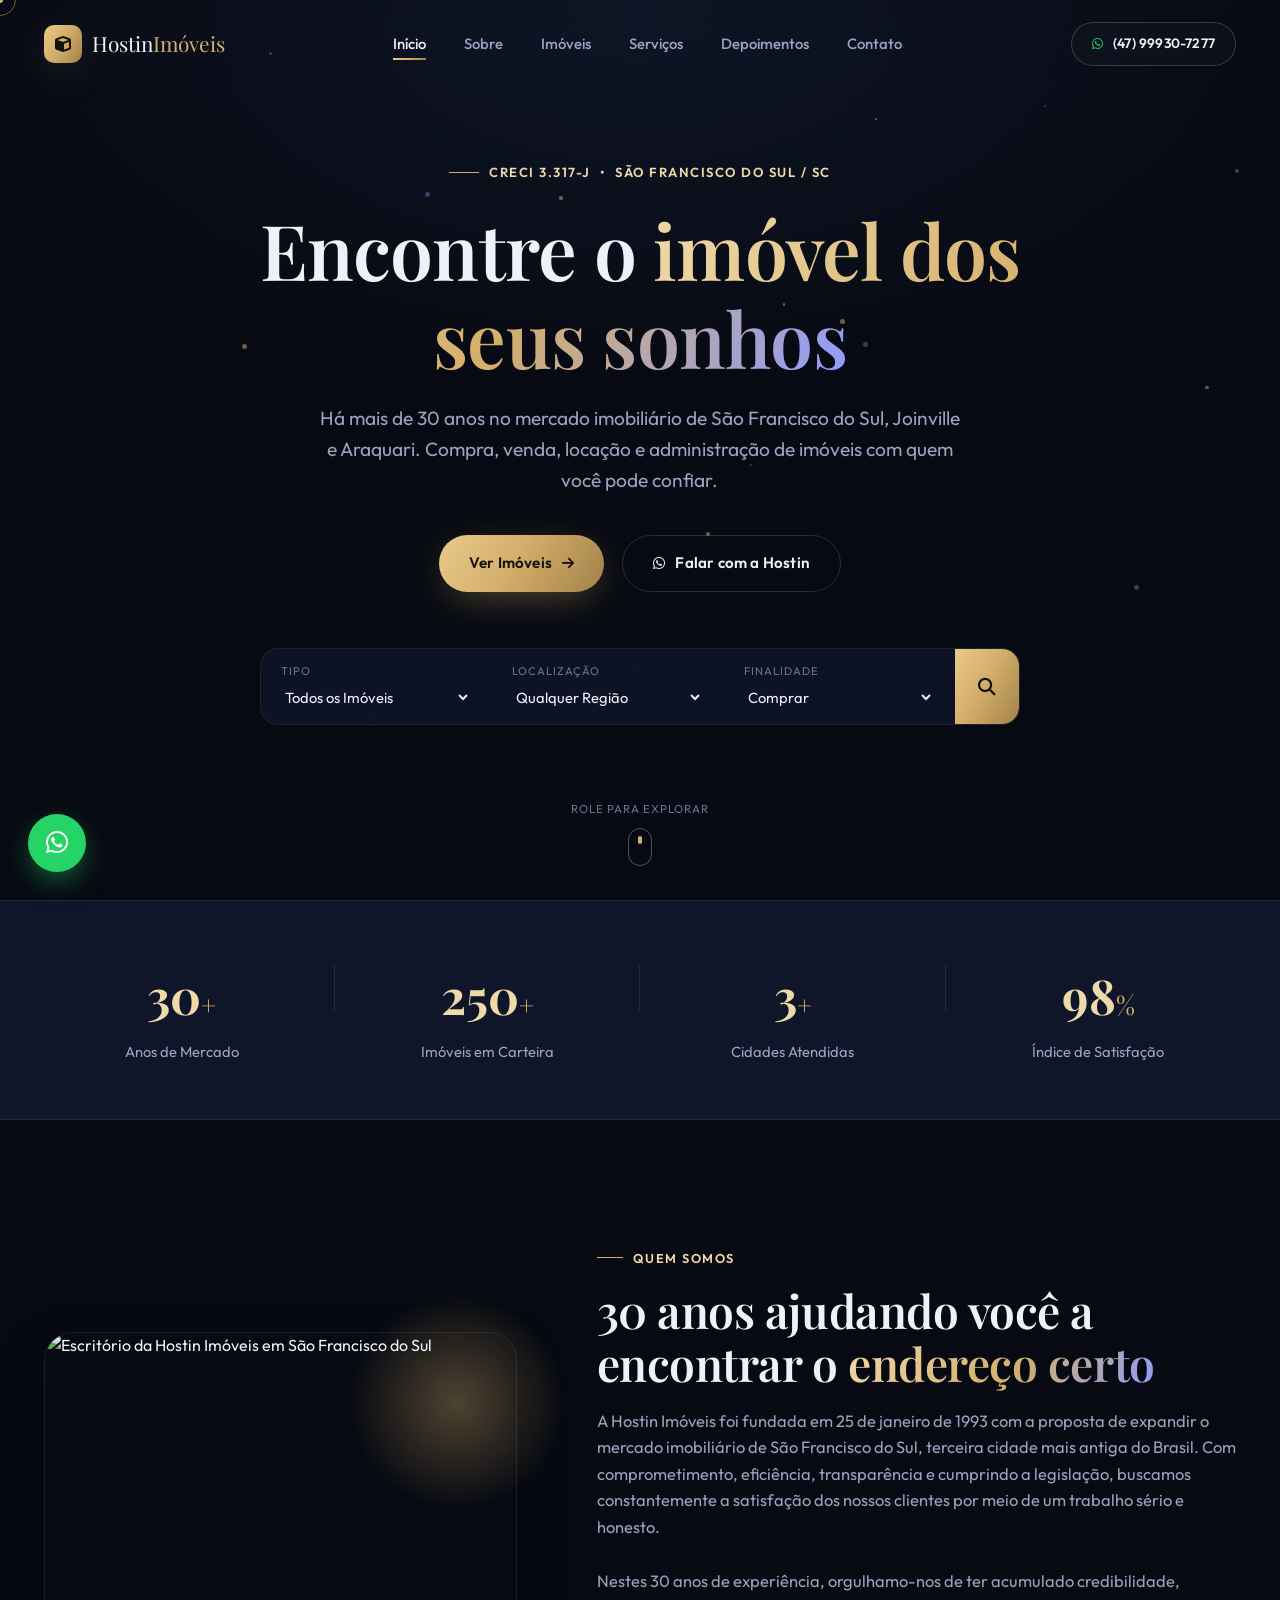
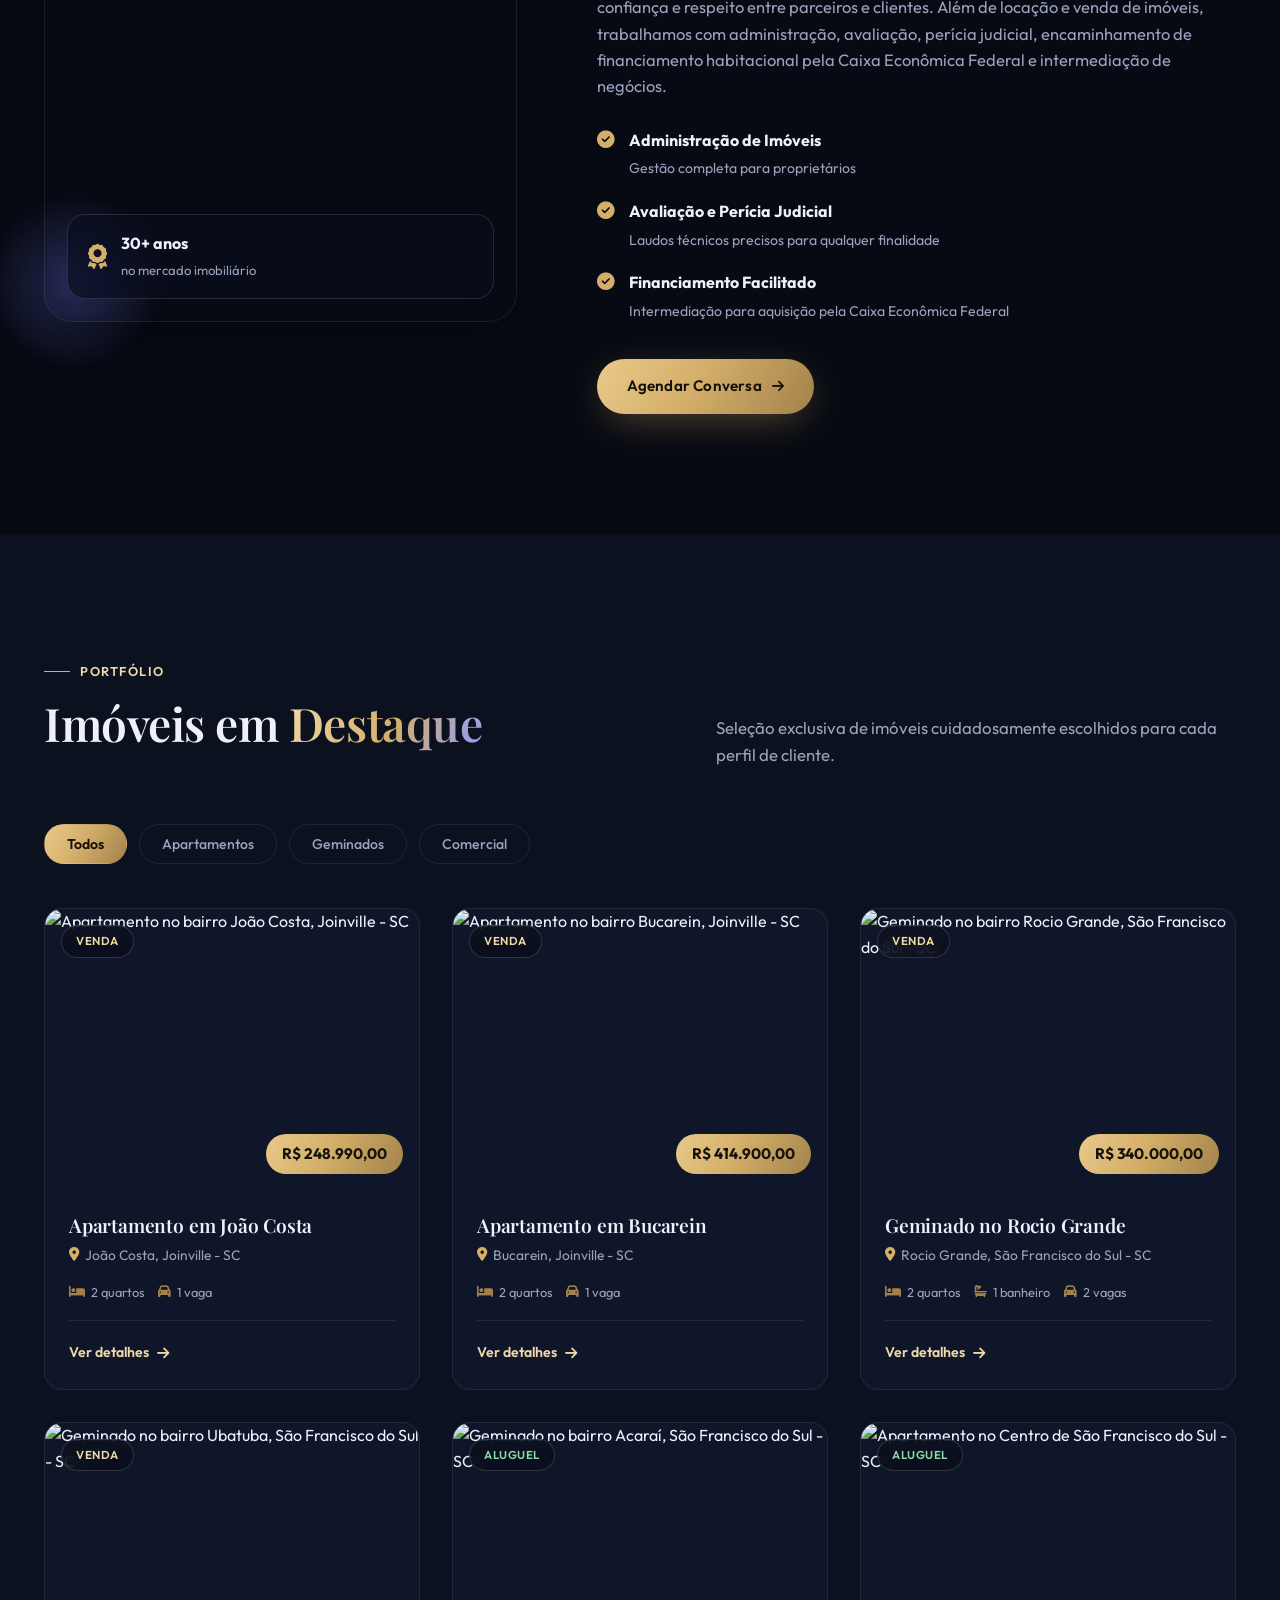
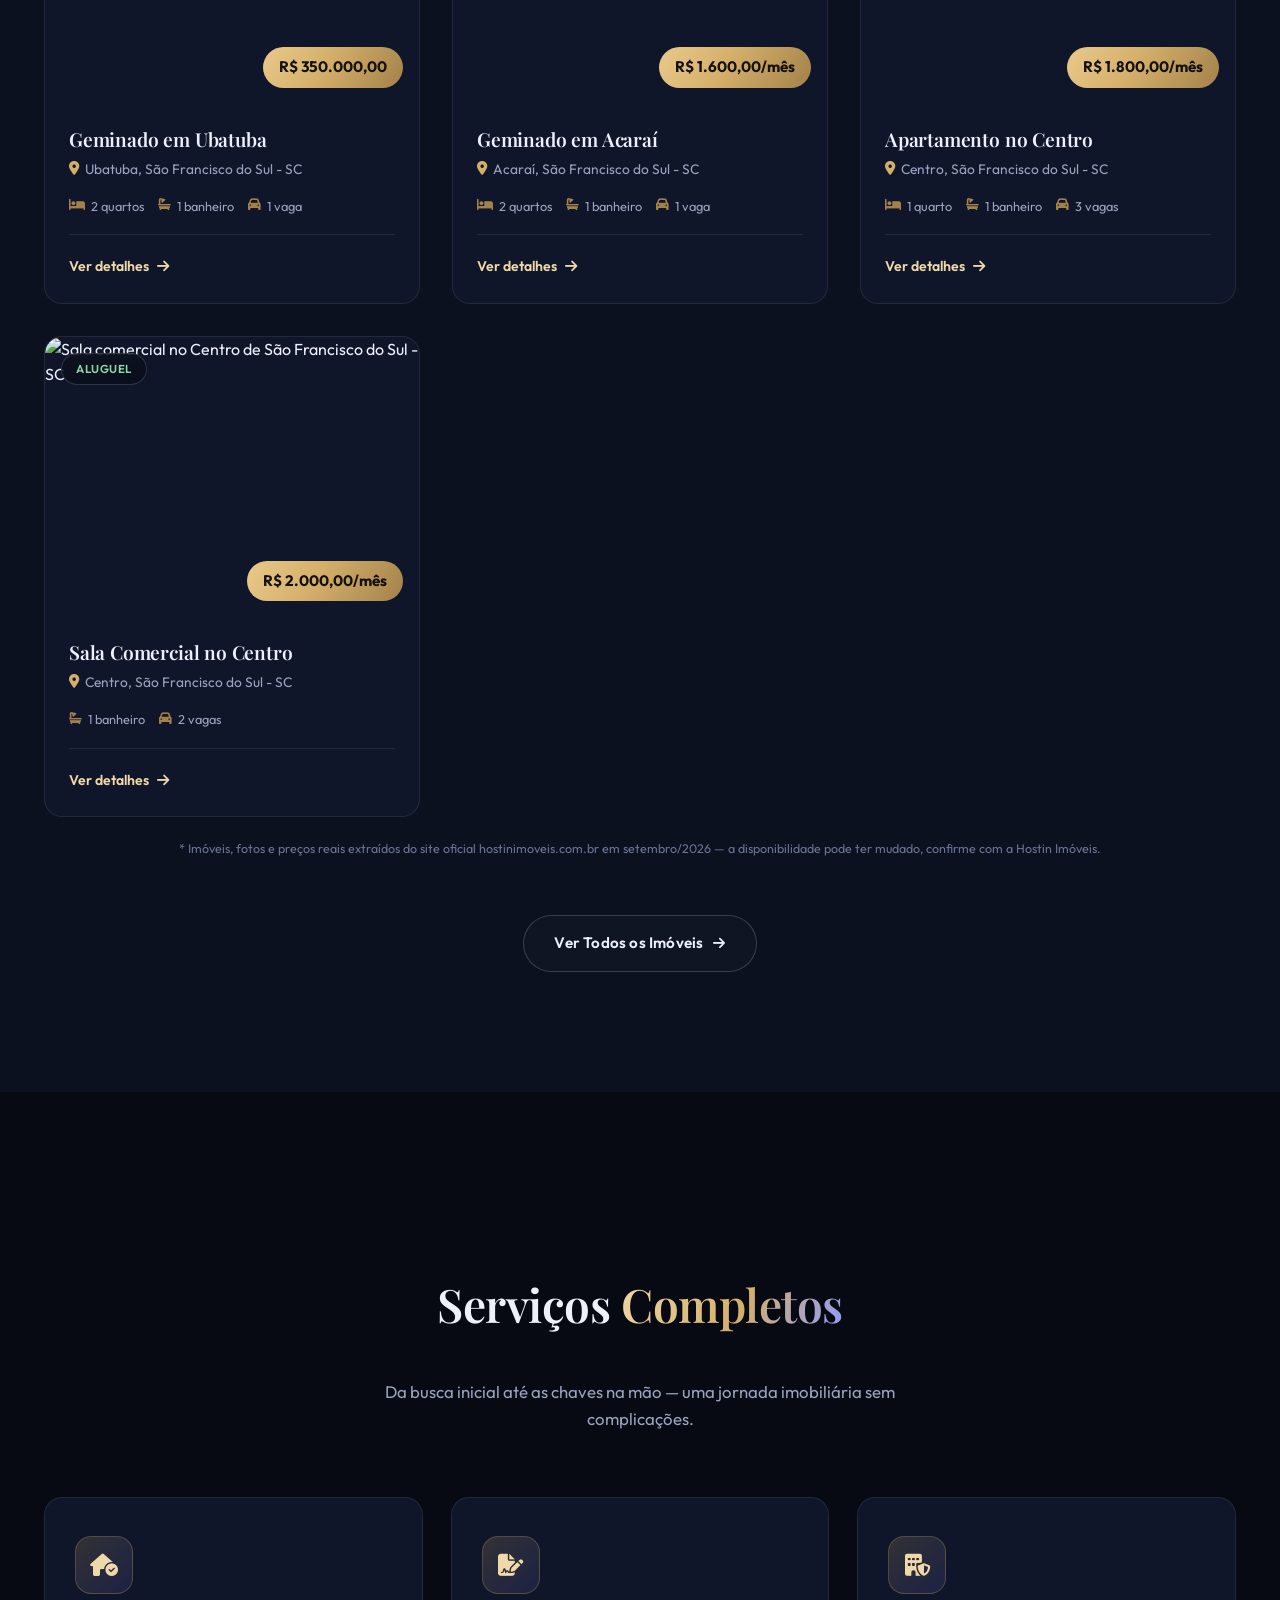
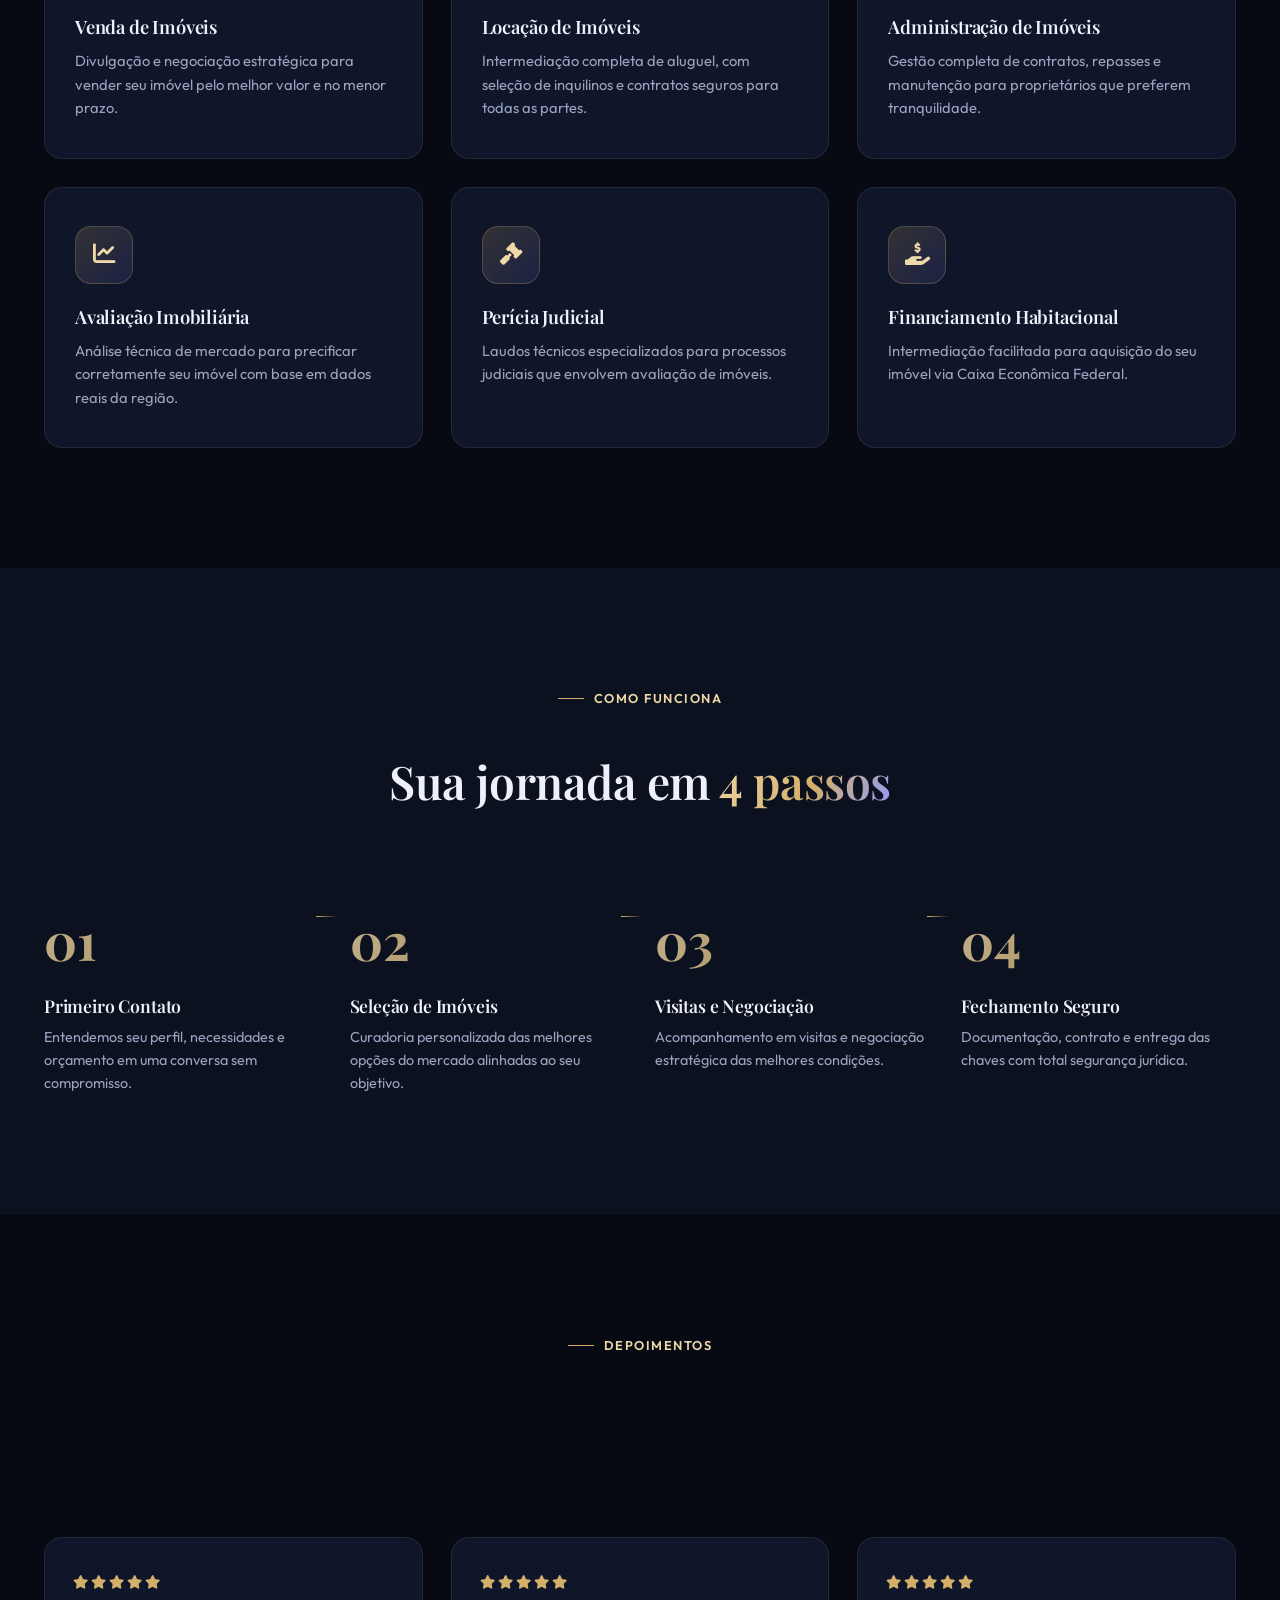
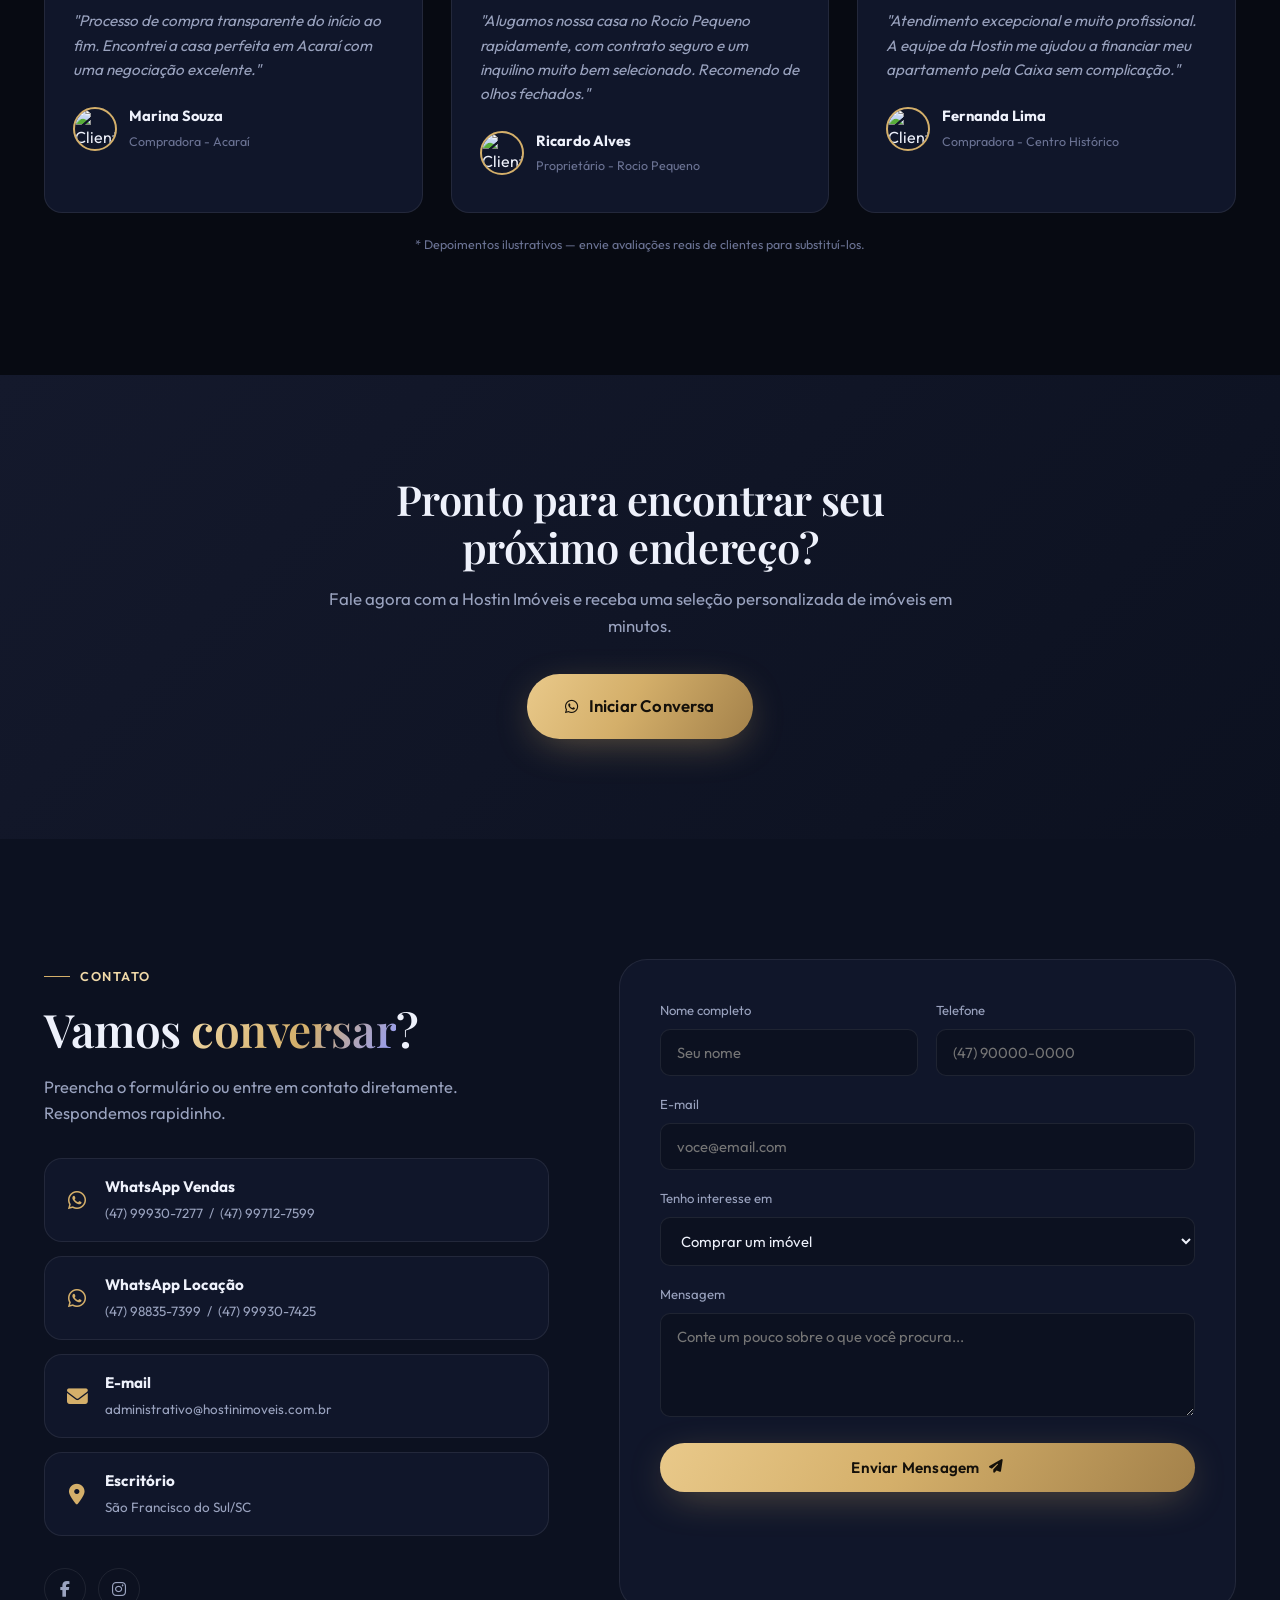
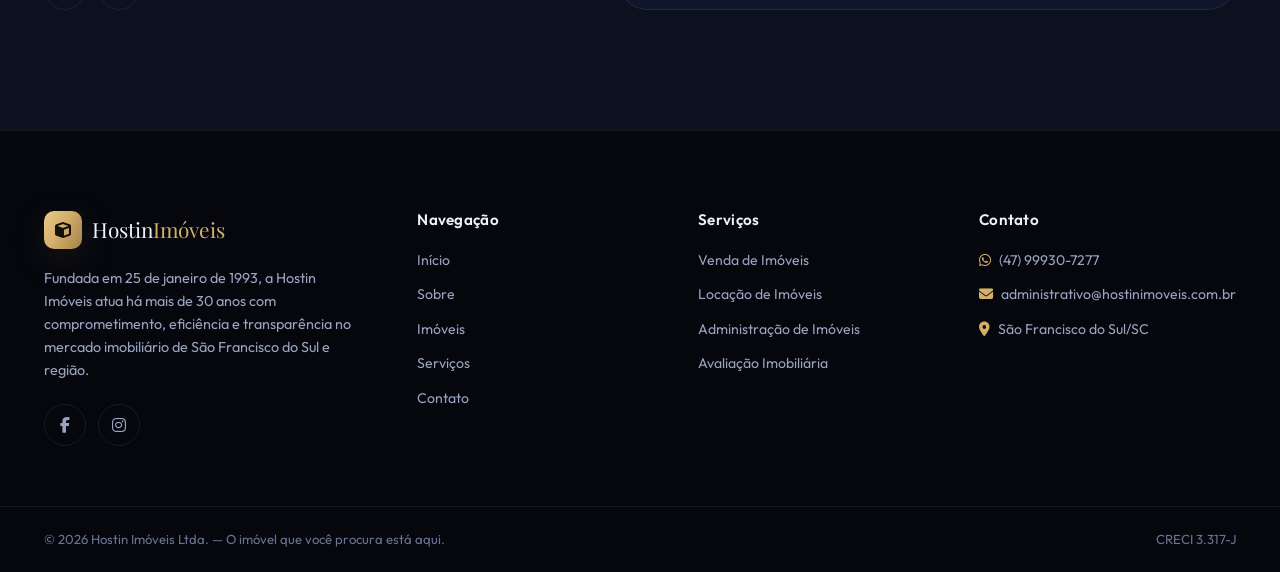
==== commit 0edb1211: "Usar dados 100% reais extraídos do HTML oficial do site O usuário enviou o código-fonte completo da " ====
--- a/index.html
+++ b/index.html
@@ -3,13 +3,13 @@
 <head>
 <meta charset="UTF-8">
 <meta name="viewport" content="width=device-width, initial-scale=1.0">
-<title>Hostin Imóveis | Imobiliária em São Francisco do Sul - SC</title>
-<meta name="description" content="Hostin Imóveis — há mais de 30 anos no mercado imobiliário de São Francisco do Sul, Joinville e Araquari. Compra, venda, locação, administração e avaliação de imóveis.">
+<title>Hostin Imóveis - O imóvel que você procura está aqui.</title>
+<meta name="description" content="30 anos de excelência no mercado imobiliário. Encontre seu lar perfeito com a experiência e confiança que só nós podemos oferecer.">
 <meta name="theme-color" content="#0a0e1a">
 
 <!-- Open Graph -->
-<meta property="og:title" content="Hostin Imóveis | Imobiliária em São Francisco do Sul - SC">
-<meta property="og:description" content="Há mais de 30 anos ajudando você a encontrar o imóvel certo em São Francisco do Sul, Joinville e Araquari.">
+<meta property="og:title" content="Hostin Imóveis - O imóvel que você procura está aqui.">
+<meta property="og:description" content="30 anos de excelência no mercado imobiliário. Encontre seu lar perfeito com a experiência e confiança que só nós podemos oferecer.">
 <meta property="og:type" content="website">
 
 <!-- Favicon -->
@@ -44,7 +44,8 @@
 <header class="site-header" id="siteHeader">
   <div class="container header-inner">
     <a href="#home" class="logo">
-      <span class="logo-icon"><i class="fa-solid fa-cube"></i></span>
+      <img src="https://cdn2.uso.com.br/sites/logos/11445.png" alt="Hostin Imóveis Ltda." class="logo-img" onerror="this.style.display='none'; this.nextElementSibling.style.display='inline-flex';">
+      <span class="logo-icon" style="display:none;"><i class="fa-solid fa-cube"></i></span>
       <span class="logo-text">Hostin<em>Imóveis</em></span>
     </a>
 
@@ -175,13 +176,19 @@
     </div>
 
     <div class="about-text">
-      <p class="section-tag" data-reveal><span></span>Sobre a Hostin Imóveis</p>
+      <p class="section-tag" data-reveal><span></span>Quem Somos</p>
       <h2 class="section-title" data-reveal>30 anos ajudando você a encontrar o <span class="text-gradient">endereço certo</span></h2>
       <p class="about-desc" data-reveal>
-        Fundada em 25 de janeiro de 1993, a Hostin Imóveis Ltda. (CRECI 3.317-J) nasceu com a proposta
-        de ampliar o mercado imobiliário de São Francisco do Sul — a terceira cidade mais antiga do Brasil —
-        e hoje também atende Joinville e Araquari. Com mais de 250 imóveis em carteira, somos uma das
-        imobiliárias mais experientes da região em locação, venda, administração e avaliação de imóveis.
+        A Hostin Imóveis foi fundada em 25 de janeiro de 1993 com a proposta de expandir o mercado
+        imobiliário de São Francisco do Sul, terceira cidade mais antiga do Brasil. Com comprometimento,
+        eficiência, transparência e cumprindo a legislação, buscamos constantemente a satisfação dos
+        nossos clientes por meio de um trabalho sério e honesto.
+      </p>
+      <p class="about-desc" data-reveal>
+        Nestes 30 anos de experiência, orgulhamo-nos de ter acumulado credibilidade, confiança e respeito
+        entre parceiros e clientes. Além de locação e venda de imóveis, trabalhamos com administração,
+        avaliação, perícia judicial, encaminhamento de financiamento habitacional pela Caixa Econômica
+        Federal e intermediação de negócios.
       </p>
 
       <div class="about-list" data-reveal>
@@ -220,8 +227,8 @@
     <div class="filter-tabs" data-reveal>
       <button class="filter-btn active" data-filter="all">Todos</button>
       <button class="filter-btn" data-filter="apartamento">Apartamentos</button>
-      <button class="filter-btn" data-filter="casa">Casas</button>
-      <button class="filter-btn" data-filter="terreno">Terrenos</button>
+      <button class="filter-btn" data-filter="casa">Geminados</button>
+      <button class="filter-btn" data-filter="comercial">Comercial</button>
     </div>
 
     <div class="properties-grid" id="propertiesGrid">
@@ -229,18 +236,18 @@
       <article class="property-card" data-category="apartamento" data-reveal>
         <div class="card-3d-wrap">
           <div class="property-image">
-            <img src="https://images.unsplash.com/photo-1560448204-e02f11c3d0e2?auto=format&fit=crop&w=800&q=80" alt="Apartamento em lançamento no Centro de São Francisco do Sul">
+            <img src="https://cdnuso.com/11445/2025/05/d94c9022f080fb94406e7b256c30980c.jpg" alt="Apartamento no bairro João Costa, Joinville - SC">
             <span class="property-badge">Venda</span>
-            <div class="property-price">A partir de R$ 295.000</div>
+            <div class="property-price">R$ 248.990,00</div>
           </div>
           <div class="property-body">
-            <h3>Lançamento no Centro</h3>
-            <p class="property-location"><i class="fa-solid fa-location-dot"></i> Centro, São Francisco do Sul - SC</p>
+            <h3>Apartamento em João Costa</h3>
+            <p class="property-location"><i class="fa-solid fa-location-dot"></i> João Costa, Joinville - SC</p>
             <div class="property-features">
               <span><i class="fa-solid fa-bed"></i> 2 quartos</span>
-              <span><i class="fa-solid fa-ruler-combined"></i> 47 a 67 m²</span>
+              <span><i class="fa-solid fa-car"></i> 1 vaga</span>
             </div>
-            <a href="https://wa.me/5547999307277" target="_blank" rel="noopener" class="property-link">Falar com a Hostin <i class="fa-solid fa-arrow-right"></i></a>
+            <a href="https://hostinimoveis.com.br/comprar/sc/joinville/joao-costa/apartamento/76897278" target="_blank" rel="noopener" class="property-link">Ver detalhes <i class="fa-solid fa-arrow-right"></i></a>
           </div>
         </div>
       </article>
@@ -249,17 +256,18 @@
       <article class="property-card" data-category="apartamento" data-reveal>
         <div class="card-3d-wrap">
           <div class="property-image">
-            <img src="https://images.unsplash.com/photo-1502672260266-1c1ef2d93688?auto=format&fit=crop&w=800&q=80" alt="Apartamento de 1 quarto em empreendimento novo">
+            <img src="https://cdnuso.com/11445/2025/05/337ff4c4ea6b5cf61d1ea800f586937b.jpg" alt="Apartamento no bairro Bucarein, Joinville - SC">
             <span class="property-badge">Venda</span>
-            <div class="property-price">A partir de R$ 290.746,52</div>
+            <div class="property-price">R$ 414.900,00</div>
           </div>
           <div class="property-body">
-            <h3>Empreendimento Novo</h3>
-            <p class="property-location"><i class="fa-solid fa-location-dot"></i> São Francisco do Sul - SC</p>
+            <h3>Apartamento em Bucarein</h3>
+            <p class="property-location"><i class="fa-solid fa-location-dot"></i> Bucarein, Joinville - SC</p>
             <div class="property-features">
-              <span><i class="fa-solid fa-bed"></i> 1 quarto</span>
+              <span><i class="fa-solid fa-bed"></i> 2 quartos</span>
+              <span><i class="fa-solid fa-car"></i> 1 vaga</span>
             </div>
-            <a href="https://wa.me/5547999307277" target="_blank" rel="noopener" class="property-link">Falar com a Hostin <i class="fa-solid fa-arrow-right"></i></a>
+            <a href="https://hostinimoveis.com.br/comprar/sc/joinville/bucarein/apartamento/76917284" target="_blank" rel="noopener" class="property-link">Ver detalhes <i class="fa-solid fa-arrow-right"></i></a>
           </div>
         </div>
       </article>
@@ -268,37 +276,40 @@
       <article class="property-card" data-category="casa" data-reveal>
         <div class="card-3d-wrap">
           <div class="property-image">
-            <img src="https://images.unsplash.com/photo-1600596542815-ffad4c1539a9?auto=format&fit=crop&w=800&q=80" alt="Casa à venda no bairro Acaraí">
+            <img src="https://cdnuso.com/11445/2025/09/2f19970a4fd40a16c64c55ad400b3ba0.jpg" alt="Geminado no bairro Rocio Grande, São Francisco do Sul - SC">
             <span class="property-badge">Venda</span>
-            <div class="property-price">Consulte-nos</div>
+            <div class="property-price">R$ 340.000,00</div>
           </div>
           <div class="property-body">
-            <h3>Casa em Acaraí</h3>
-            <p class="property-location"><i class="fa-solid fa-location-dot"></i> Acaraí, São Francisco do Sul - SC</p>
+            <h3>Geminado no Rocio Grande</h3>
+            <p class="property-location"><i class="fa-solid fa-location-dot"></i> Rocio Grande, São Francisco do Sul - SC</p>
             <div class="property-features">
-              <span><i class="fa-solid fa-bed"></i> 3 quartos</span>
+              <span><i class="fa-solid fa-bed"></i> 2 quartos</span>
               <span><i class="fa-solid fa-bath"></i> 1 banheiro</span>
+              <span><i class="fa-solid fa-car"></i> 2 vagas</span>
             </div>
-            <a href="https://wa.me/5547999307277" target="_blank" rel="noopener" class="property-link">Falar com a Hostin <i class="fa-solid fa-arrow-right"></i></a>
+            <a href="https://hostinimoveis.com.br/comprar/sc/sao-francisco-do-sul/rocio-grande/geminado/72341770" target="_blank" rel="noopener" class="property-link">Ver detalhes <i class="fa-solid fa-arrow-right"></i></a>
           </div>
         </div>
       </article>
 
       <!-- Card 4 -->
-      <article class="property-card" data-category="terreno" data-reveal>
+      <article class="property-card" data-category="casa" data-reveal>
         <div class="card-3d-wrap">
           <div class="property-image">
-            <img src="https://images.unsplash.com/photo-1500382017468-9049fed747ef?auto=format&fit=crop&w=800&q=80" alt="Terreno amplo em Acaraí">
+            <img src="https://cdnuso.com/11445/2023/01/485f8939e380b7dcfac8fd0602ca6990.jpg" alt="Geminado no bairro Ubatuba, São Francisco do Sul - SC">
             <span class="property-badge">Venda</span>
-            <div class="property-price">Consulte-nos</div>
+            <div class="property-price">R$ 350.000,00</div>
           </div>
           <div class="property-body">
-            <h3>Terreno Amplo em Acaraí</h3>
-            <p class="property-location"><i class="fa-solid fa-location-dot"></i> Acaraí, São Francisco do Sul - SC</p>
+            <h3>Geminado em Ubatuba</h3>
+            <p class="property-location"><i class="fa-solid fa-location-dot"></i> Ubatuba, São Francisco do Sul - SC</p>
             <div class="property-features">
-              <span><i class="fa-solid fa-vector-square"></i> Documentação regularizada</span>
+              <span><i class="fa-solid fa-bed"></i> 2 quartos</span>
+              <span><i class="fa-solid fa-bath"></i> 1 banheiro</span>
+              <span><i class="fa-solid fa-car"></i> 1 vaga</span>
             </div>
-            <a href="https://wa.me/5547999307277" target="_blank" rel="noopener" class="property-link">Falar com a Hostin <i class="fa-solid fa-arrow-right"></i></a>
+            <a href="https://hostinimoveis.com.br/comprar/sc/sao-francisco-do-sul/ubatuba/geminado/70632786" target="_blank" rel="noopener" class="property-link">Ver detalhes <i class="fa-solid fa-arrow-right"></i></a>
           </div>
         </div>
       </article>
@@ -307,19 +318,19 @@
       <article class="property-card" data-category="casa" data-reveal>
         <div class="card-3d-wrap">
           <div class="property-image">
-            <img src="https://images.unsplash.com/photo-1600585154340-be6161a56a0c?auto=format&fit=crop&w=800&q=80" alt="Casa para alugar no Rocio Pequeno">
+            <img src="https://cdnuso.com/11445/2023/03/bfb217b86a90ab94fa2b7bc6b66a252c.jpg" alt="Geminado no bairro Acaraí, São Francisco do Sul - SC">
             <span class="property-badge property-badge-rent">Aluguel</span>
-            <div class="property-price">Consulte-nos</div>
+            <div class="property-price">R$ 1.600,00/mês</div>
           </div>
           <div class="property-body">
-            <h3>Casa no Rocio Pequeno</h3>
-            <p class="property-location"><i class="fa-solid fa-location-dot"></i> Rocio Pequeno, São Francisco do Sul - SC</p>
+            <h3>Geminado em Acaraí</h3>
+            <p class="property-location"><i class="fa-solid fa-location-dot"></i> Acaraí, São Francisco do Sul - SC</p>
             <div class="property-features">
-              <span><i class="fa-solid fa-bed"></i> 2 quartos (1 suíte)</span>
-              <span><i class="fa-solid fa-couch"></i> Sala</span>
-              <span><i class="fa-solid fa-bath"></i> Banheiro</span>
+              <span><i class="fa-solid fa-bed"></i> 2 quartos</span>
+              <span><i class="fa-solid fa-bath"></i> 1 banheiro</span>
+              <span><i class="fa-solid fa-car"></i> 1 vaga</span>
             </div>
-            <a href="https://wa.me/5547988357399" target="_blank" rel="noopener" class="property-link">Falar sobre locação <i class="fa-solid fa-arrow-right"></i></a>
+            <a href="https://hostinimoveis.com.br/alugar/sc/sao-francisco-do-sul/acarai/geminado/72158864" target="_blank" rel="noopener" class="property-link">Ver detalhes <i class="fa-solid fa-arrow-right"></i></a>
           </div>
         </div>
       </article>
@@ -328,24 +339,44 @@
       <article class="property-card" data-category="apartamento" data-reveal>
         <div class="card-3d-wrap">
           <div class="property-image">
-            <img src="https://images.unsplash.com/photo-1522708323590-d24dbb6b0267?auto=format&fit=crop&w=800&q=80" alt="Apartamento para alugar no Rocio Grande">
+            <img src="https://cdnuso.com/11445/2026/06/313241654.jpg" alt="Apartamento no Centro de São Francisco do Sul - SC">
             <span class="property-badge property-badge-rent">Aluguel</span>
-            <div class="property-price">Consulte-nos</div>
+            <div class="property-price">R$ 1.800,00/mês</div>
           </div>
           <div class="property-body">
-            <h3>Apartamento no Rocio Grande</h3>
-            <p class="property-location"><i class="fa-solid fa-location-dot"></i> Rocio Grande, São Francisco do Sul - SC</p>
+            <h3>Apartamento no Centro</h3>
+            <p class="property-location"><i class="fa-solid fa-location-dot"></i> Centro, São Francisco do Sul - SC</p>
             <div class="property-features">
-              <span><i class="fa-solid fa-bed"></i> 2 quartos</span>
-              <span><i class="fa-solid fa-car"></i> 1 vaga</span>
-              <span><i class="fa-solid fa-bath"></i> Banheiro social</span>
+              <span><i class="fa-solid fa-bed"></i> 1 quarto</span>
+              <span><i class="fa-solid fa-bath"></i> 1 banheiro</span>
+              <span><i class="fa-solid fa-car"></i> 3 vagas</span>
             </div>
-            <a href="https://wa.me/5547988357399" target="_blank" rel="noopener" class="property-link">Falar sobre locação <i class="fa-solid fa-arrow-right"></i></a>
+            <a href="https://hostinimoveis.com.br/alugar/sc/sao-francisco-do-sul/centro/apartamento/78596147" target="_blank" rel="noopener" class="property-link">Ver detalhes <i class="fa-solid fa-arrow-right"></i></a>
           </div>
         </div>
       </article>
-    </div>
-    <p class="properties-note" data-reveal>* Preços e disponibilidade extraídos de listagens públicas do site oficial em setembro/2026 — confirme valores atualizados diretamente com a Hostin Imóveis.</p>
+
+      <!-- Card 7 -->
+      <article class="property-card" data-category="comercial" data-reveal>
+        <div class="card-3d-wrap">
+          <div class="property-image">
+            <img src="https://cdnuso.com/11445/2026/04/2794684a7f3876b52666675e088be35e.jpg" alt="Sala comercial no Centro de São Francisco do Sul - SC">
+            <span class="property-badge property-badge-rent">Aluguel</span>
+            <div class="property-price">R$ 2.000,00/mês</div>
+          </div>
+          <div class="property-body">
+            <h3>Sala Comercial no Centro</h3>
+            <p class="property-location"><i class="fa-solid fa-location-dot"></i> Centro, São Francisco do Sul - SC</p>
+            <div class="property-features">
+              <span><i class="fa-solid fa-bath"></i> 1 banheiro</span>
+              <span><i class="fa-solid fa-car"></i> 2 vagas</span>
+            </div>
+            <a href="https://hostinimoveis.com.br/alugar/sc/sao-francisco-do-sul/centro/sala/78294905" target="_blank" rel="noopener" class="property-link">Ver detalhes <i class="fa-solid fa-arrow-right"></i></a>
+          </div>
+        </div>
+      </article>
+    </div>
+    <p class="properties-note" data-reveal>* Imóveis, fotos e preços reais extraídos do site oficial hostinimoveis.com.br em setembro/2026 — a disponibilidade pode ter mudado, confirme com a Hostin Imóveis.</p>
 
     <div class="properties-more" data-reveal>
       <a href="https://hostinimoveis.com.br" target="_blank" rel="noopener" class="btn btn-outline">Ver Todos os Imóveis <i class="fa-solid fa-arrow-right"></i></a>
@@ -500,22 +531,19 @@
           <i class="fa-brands fa-whatsapp"></i>
           <div><strong>WhatsApp Locação</strong><span>(47) 98835-7399 &nbsp;/&nbsp; (47) 99930-7425</span></div>
         </a>
-        <a href="tel:+554734444400" class="contact-method">
-          <i class="fa-solid fa-phone"></i>
-          <div><strong>Telefone</strong><span>(47) 3444-4400</span></div>
-        </a>
-        <a href="mailto:vendas@hostinimoveis.com.br" class="contact-method">
+        <a href="mailto:administrativo@hostinimoveis.com.br" class="contact-method">
           <i class="fa-solid fa-envelope"></i>
-          <div><strong>E-mail</strong><span>vendas@hostinimoveis.com.br</span></div>
+          <div><strong>E-mail</strong><span>administrativo@hostinimoveis.com.br</span></div>
         </a>
         <div class="contact-method">
           <i class="fa-solid fa-location-dot"></i>
-          <div><strong>Escritório</strong><span>Rua Sete de Setembro, nº 114 - Centro - São Francisco do Sul/SC - CEP 89240-000</span></div>
+          <div><strong>Escritório</strong><span>São Francisco do Sul/SC</span></div>
         </div>
       </div>
 
       <div class="social-links" data-reveal>
-        <a href="https://www.facebook.com/HostinImoveis" target="_blank" rel="noopener" aria-label="Facebook"><i class="fa-brands fa-facebook-f"></i></a>
+        <a href="https://www.facebook.com/HostinImoveis?ref=hl" target="_blank" rel="noopener" aria-label="Facebook"><i class="fa-brands fa-facebook-f"></i></a>
+        <a href="https://instagram.com/hostin_imoveis?utm_medium=copy_link" target="_blank" rel="noopener" aria-label="Instagram"><i class="fa-brands fa-instagram"></i></a>
       </div>
     </div>
 
@@ -561,12 +589,14 @@
   <div class="container footer-grid">
     <div class="footer-brand">
       <a href="#home" class="logo">
-        <span class="logo-icon"><i class="fa-solid fa-cube"></i></span>
+        <img src="https://cdn2.uso.com.br/sites/logos/11445.png" alt="Hostin Imóveis Ltda." class="logo-img" onerror="this.style.display='none'; this.nextElementSibling.style.display='inline-flex';">
+        <span class="logo-icon" style="display:none;"><i class="fa-solid fa-cube"></i></span>
         <span class="logo-text">Hostin<em>Imóveis</em></span>
       </a>
-      <p>Desde 1993 ajudando você a comprar, vender, alugar e administrar imóveis em São Francisco do Sul, Joinville e Araquari.</p>
+      <p>Fundada em 25 de janeiro de 1993, a Hostin Imóveis atua há mais de 30 anos com comprometimento, eficiência e transparência no mercado imobiliário de São Francisco do Sul e região.</p>
       <div class="social-links">
-        <a href="https://www.facebook.com/HostinImoveis" target="_blank" rel="noopener" aria-label="Facebook"><i class="fa-brands fa-facebook-f"></i></a>
+        <a href="https://www.facebook.com/HostinImoveis?ref=hl" target="_blank" rel="noopener" aria-label="Facebook"><i class="fa-brands fa-facebook-f"></i></a>
+        <a href="https://instagram.com/hostin_imoveis?utm_medium=copy_link" target="_blank" rel="noopener" aria-label="Instagram"><i class="fa-brands fa-instagram"></i></a>
       </div>
     </div>
 
@@ -594,16 +624,16 @@
     <div class="footer-col">
       <h4>Contato</h4>
       <ul>
-        <li><i class="fa-solid fa-phone"></i> (47) 3444-4400</li>
-        <li><i class="fa-solid fa-envelope"></i> vendas@hostinimoveis.com.br</li>
-        <li><i class="fa-solid fa-location-dot"></i> Rua Sete de Setembro, 114 - Centro - São Francisco do Sul/SC</li>
+        <li><i class="fa-brands fa-whatsapp"></i> (47) 99930-7277</li>
+        <li><i class="fa-solid fa-envelope"></i> administrativo@hostinimoveis.com.br</li>
+        <li><i class="fa-solid fa-location-dot"></i> São Francisco do Sul/SC</li>
       </ul>
     </div>
   </div>
 
   <div class="footer-bottom">
     <div class="container footer-bottom-inner">
-      <p>&copy; <span id="year"></span> Hostin Imóveis Ltda. Todos os direitos reservados.</p>
+      <p>&copy; <span id="year"></span> Hostin Imóveis Ltda. — O imóvel que você procura está aqui.</p>
       <p>CRECI 3.317-J</p>
     </div>
   </div>
--- a/assets/css/style.css
+++ b/assets/css/style.css
@@ -173,6 +173,7 @@
 .header-inner{ display: flex; align-items: center; justify-content: space-between; gap: 20px; }
 
 .logo{ display: flex; align-items: center; gap: 10px; }
+.logo-img{ height: 38px; width: auto; max-width: 160px; object-fit: contain; }
 .logo-icon{
   width: 38px; height: 38px; border-radius: 10px;
   background: var(--gradient-gold);
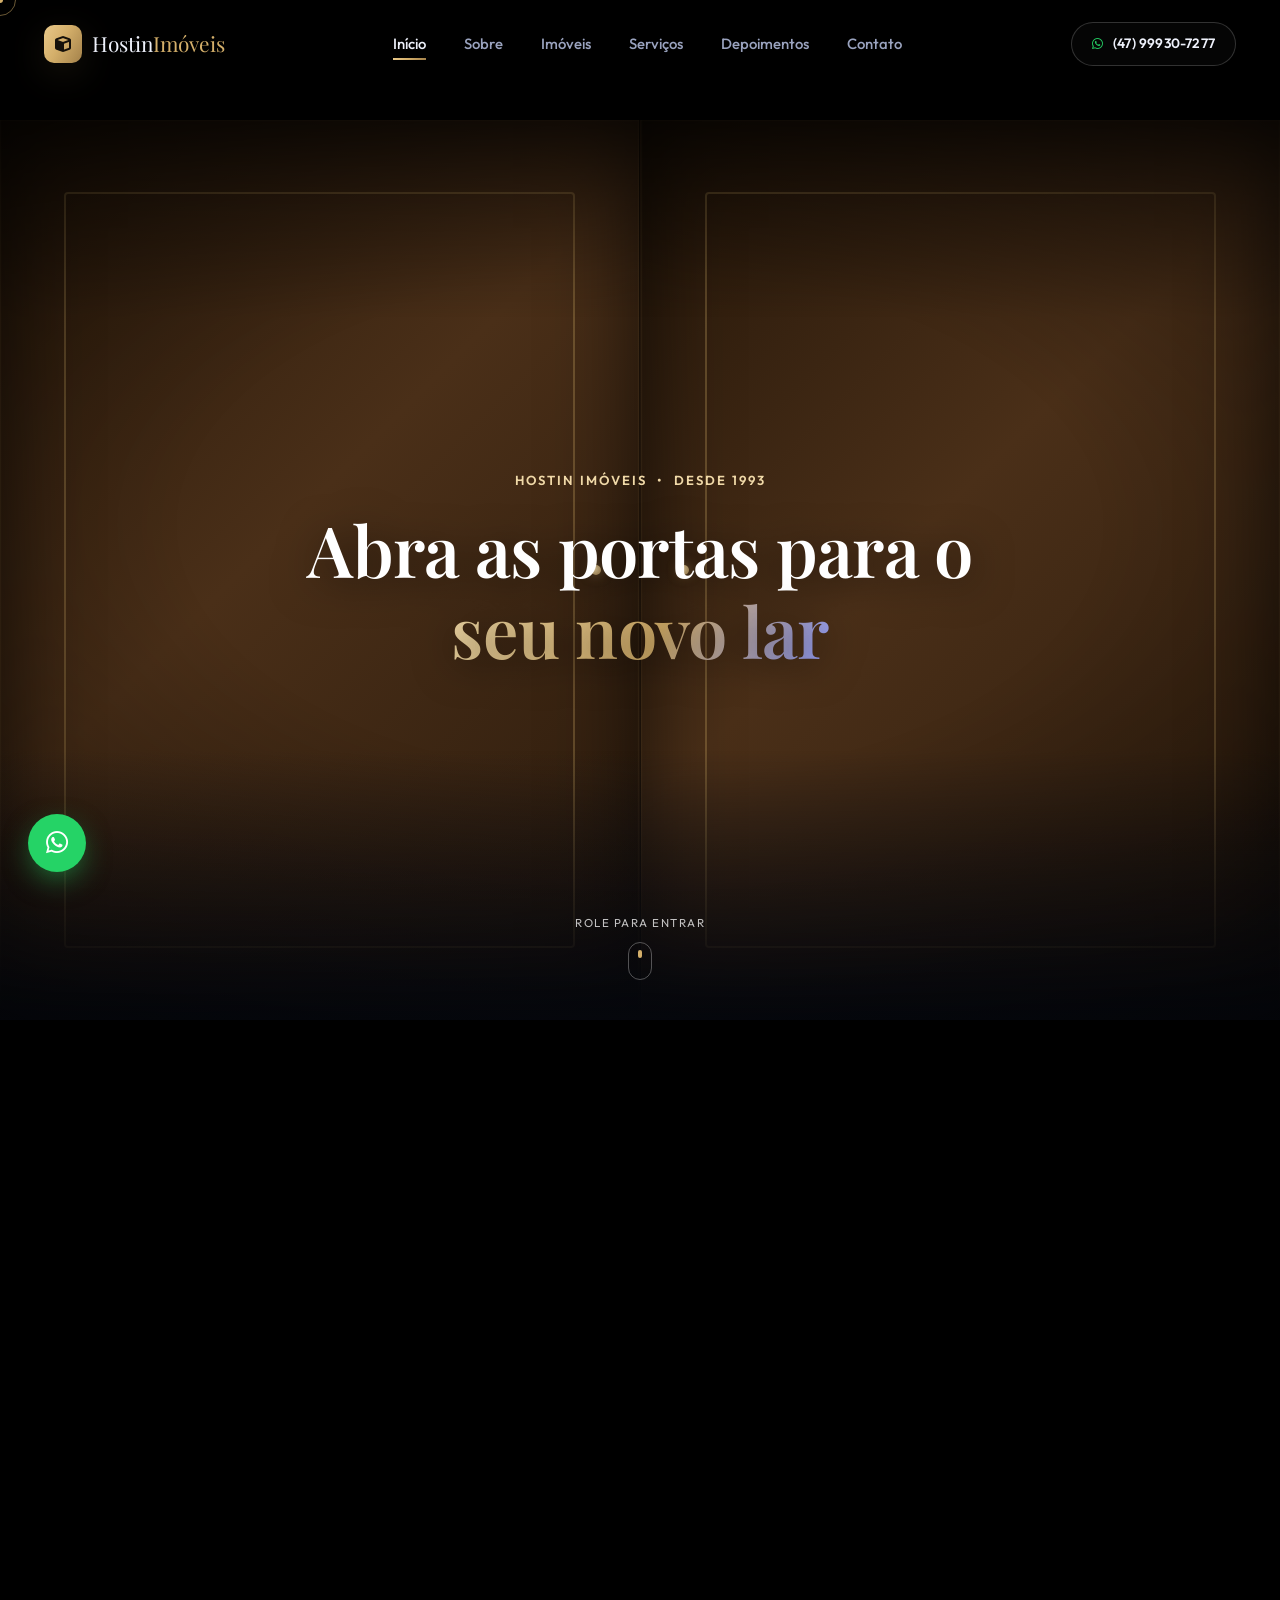
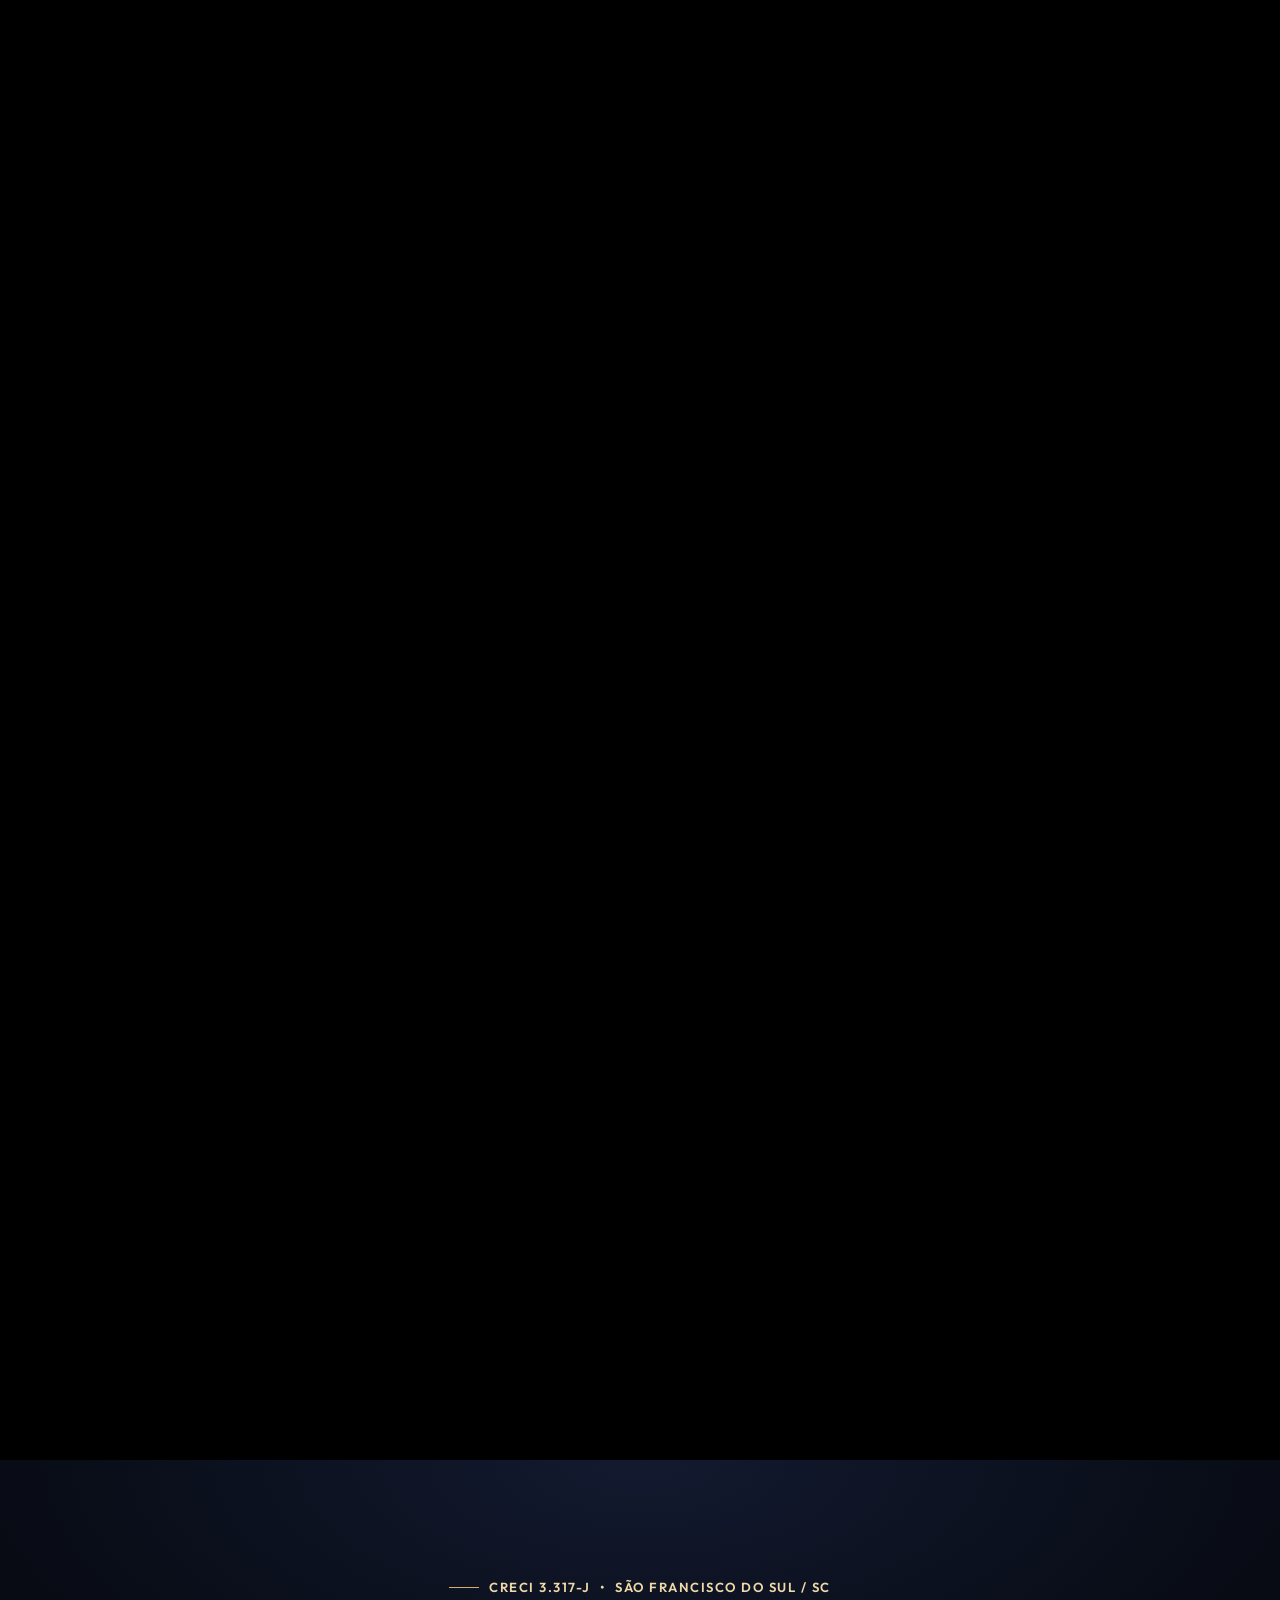
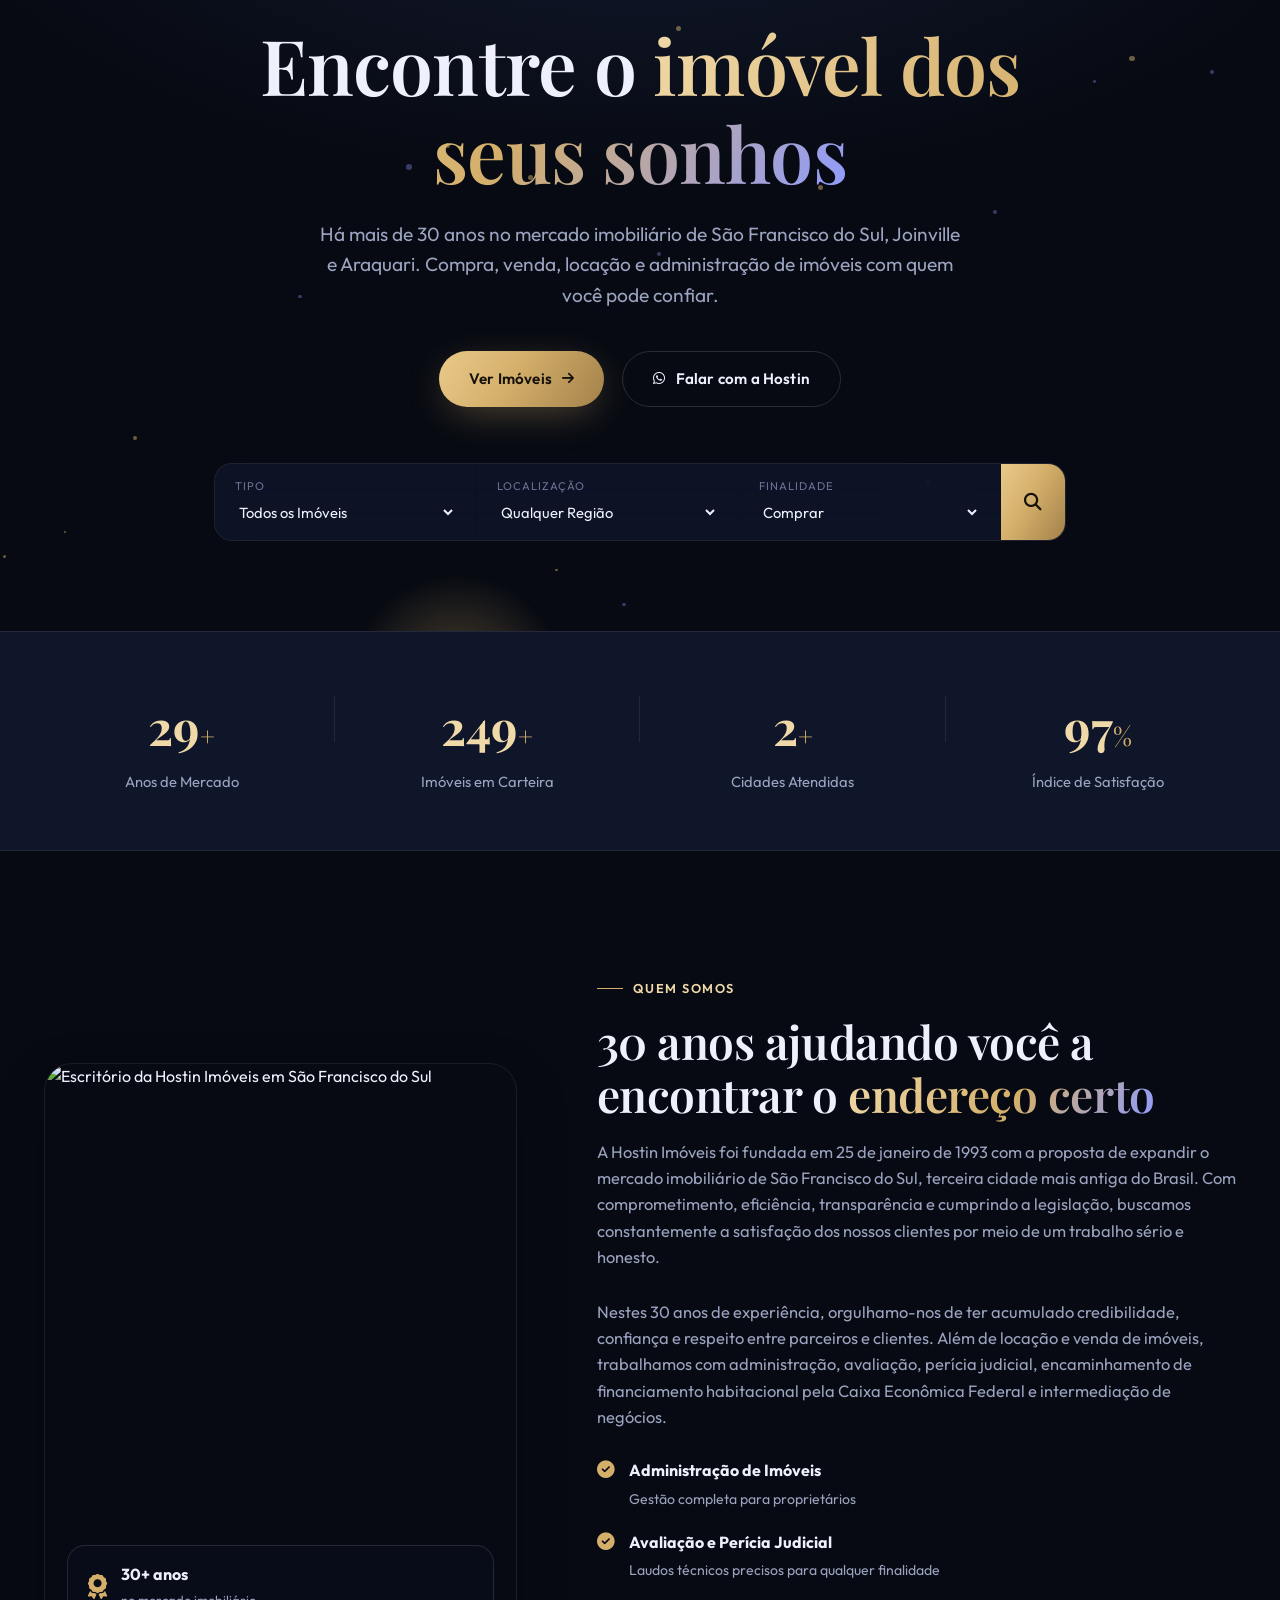
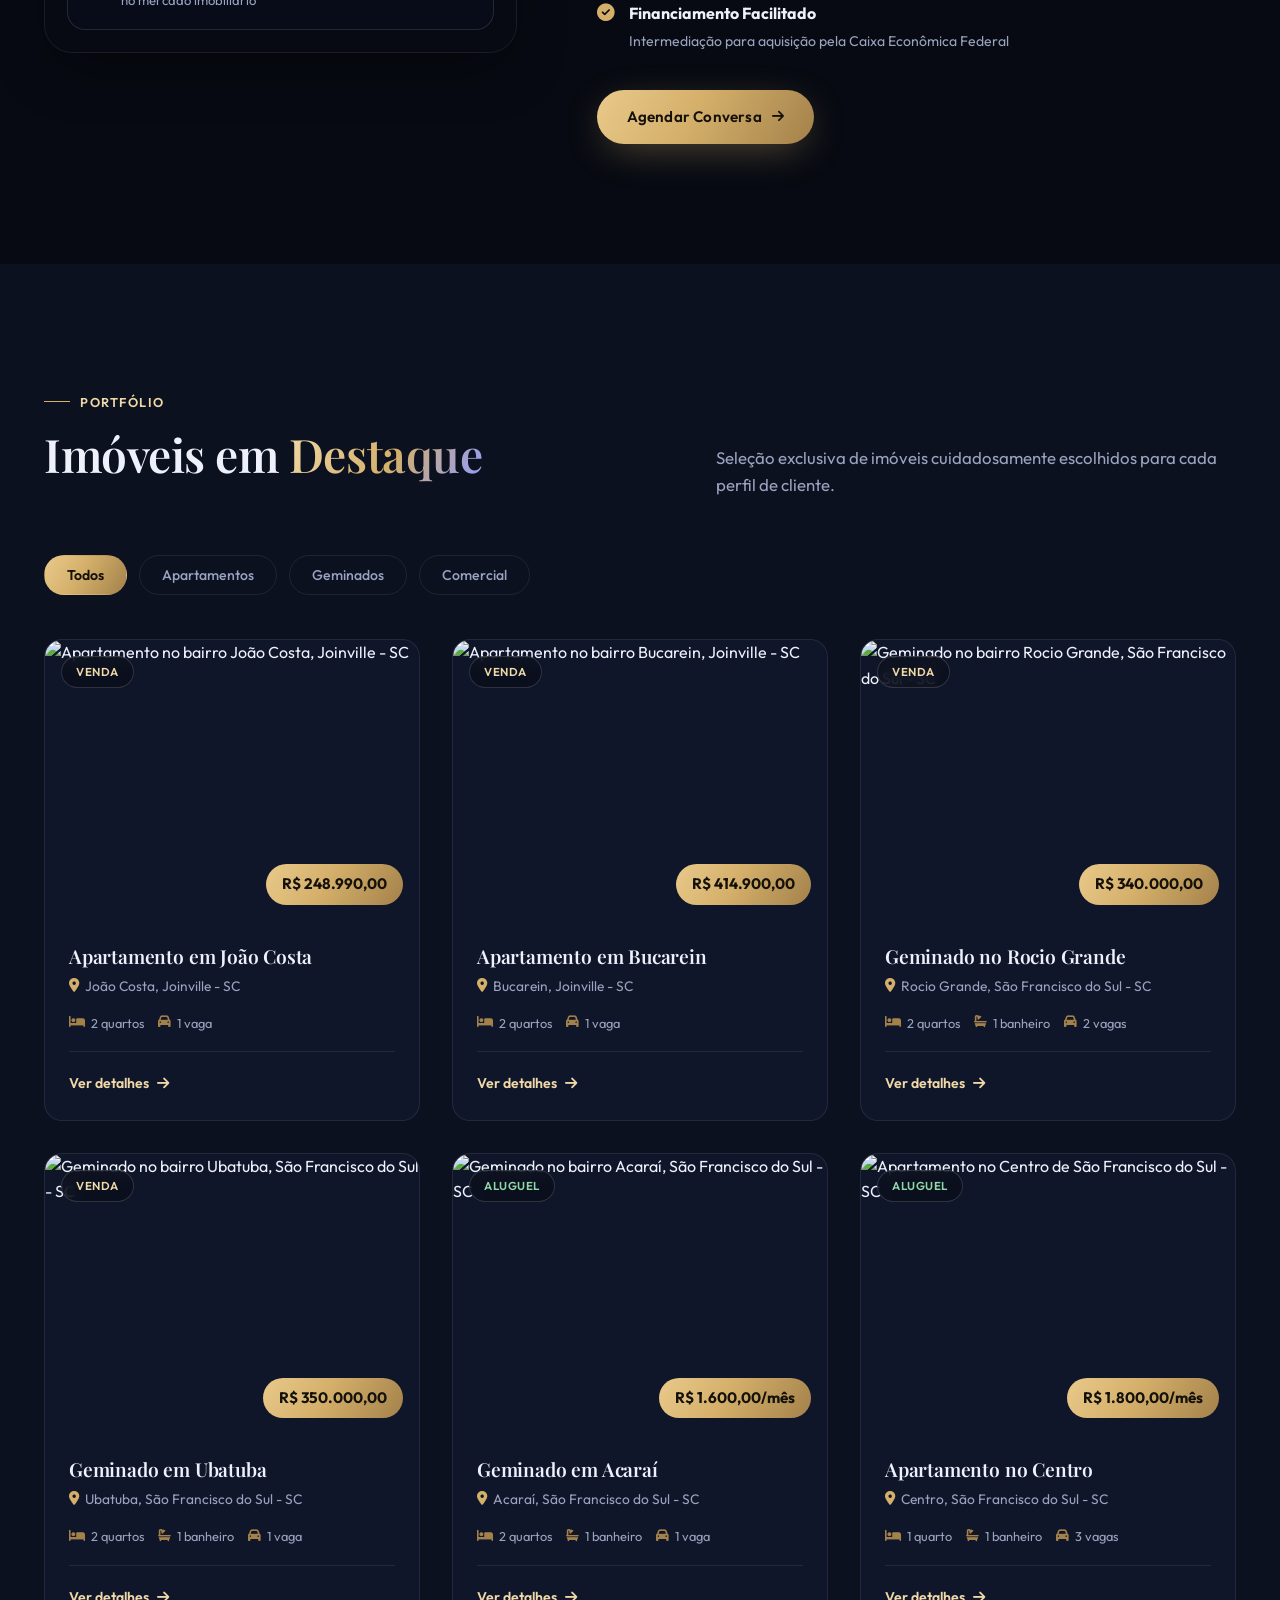
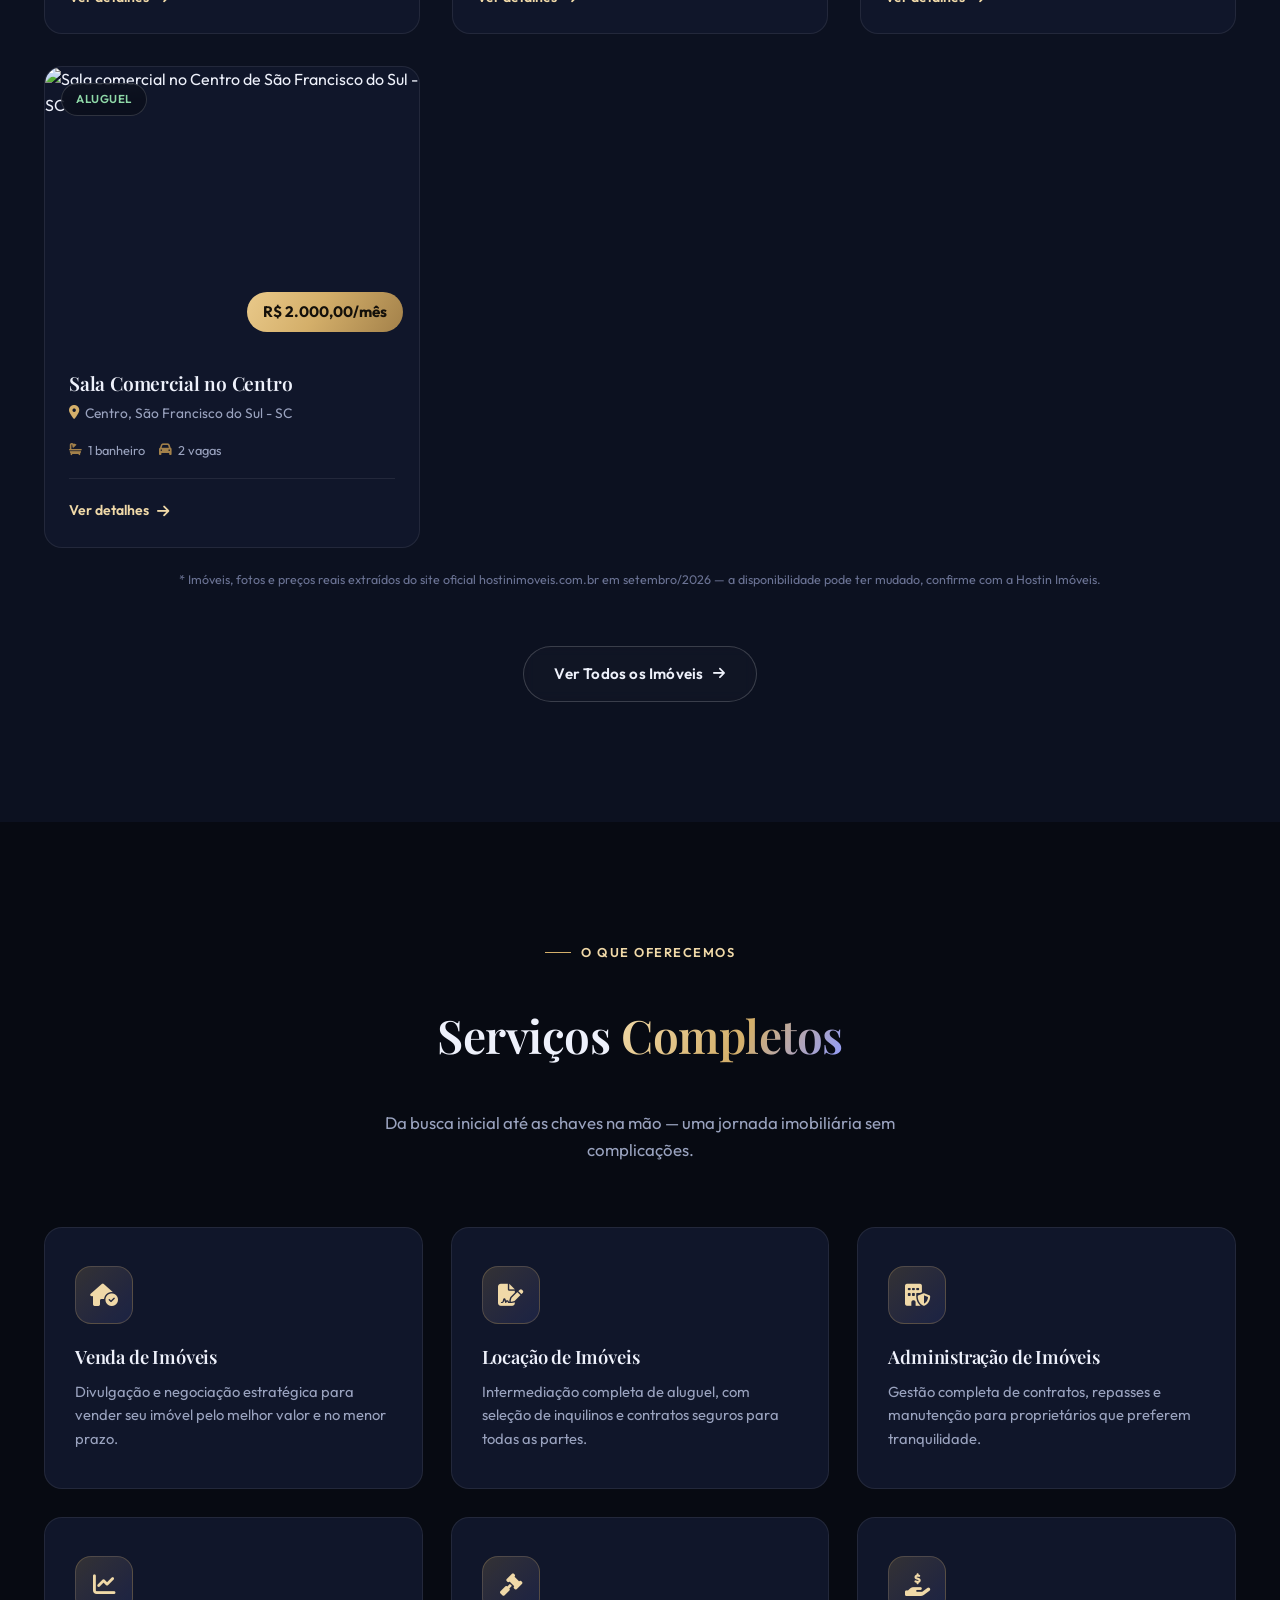
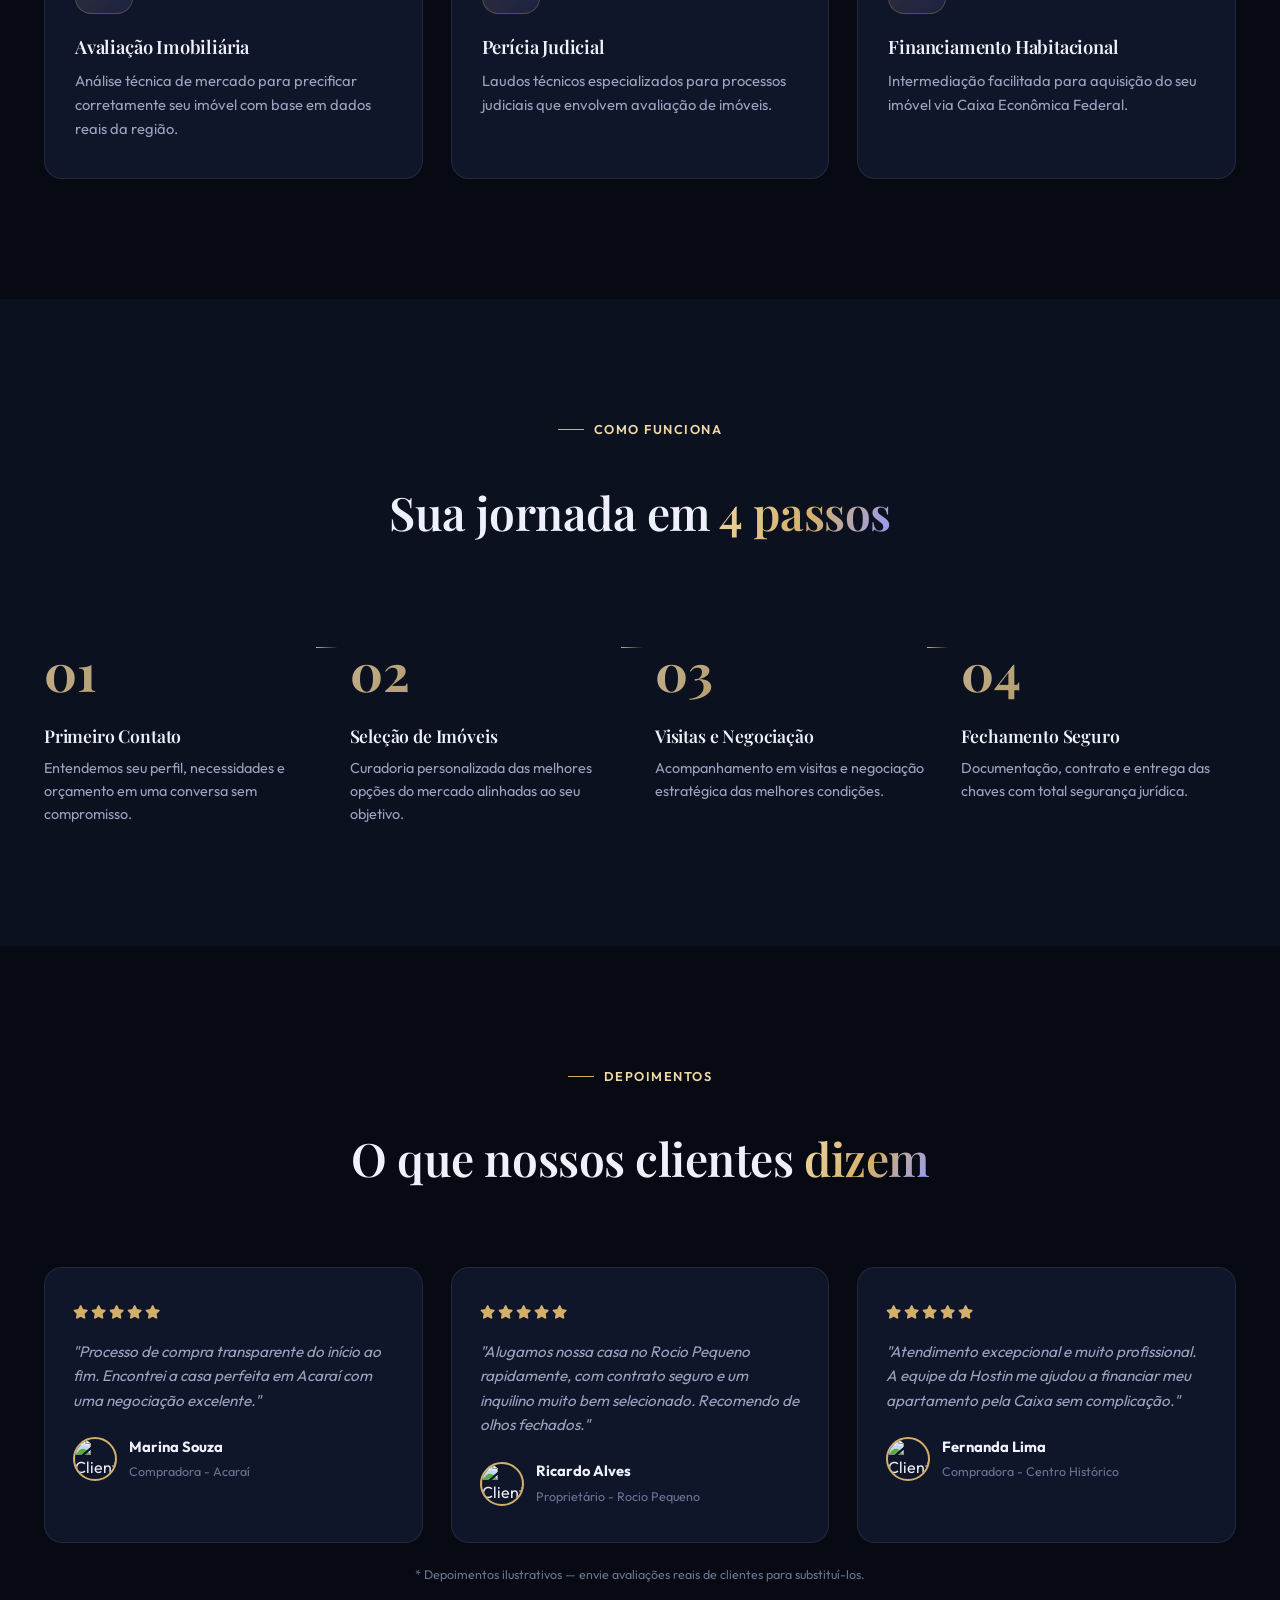
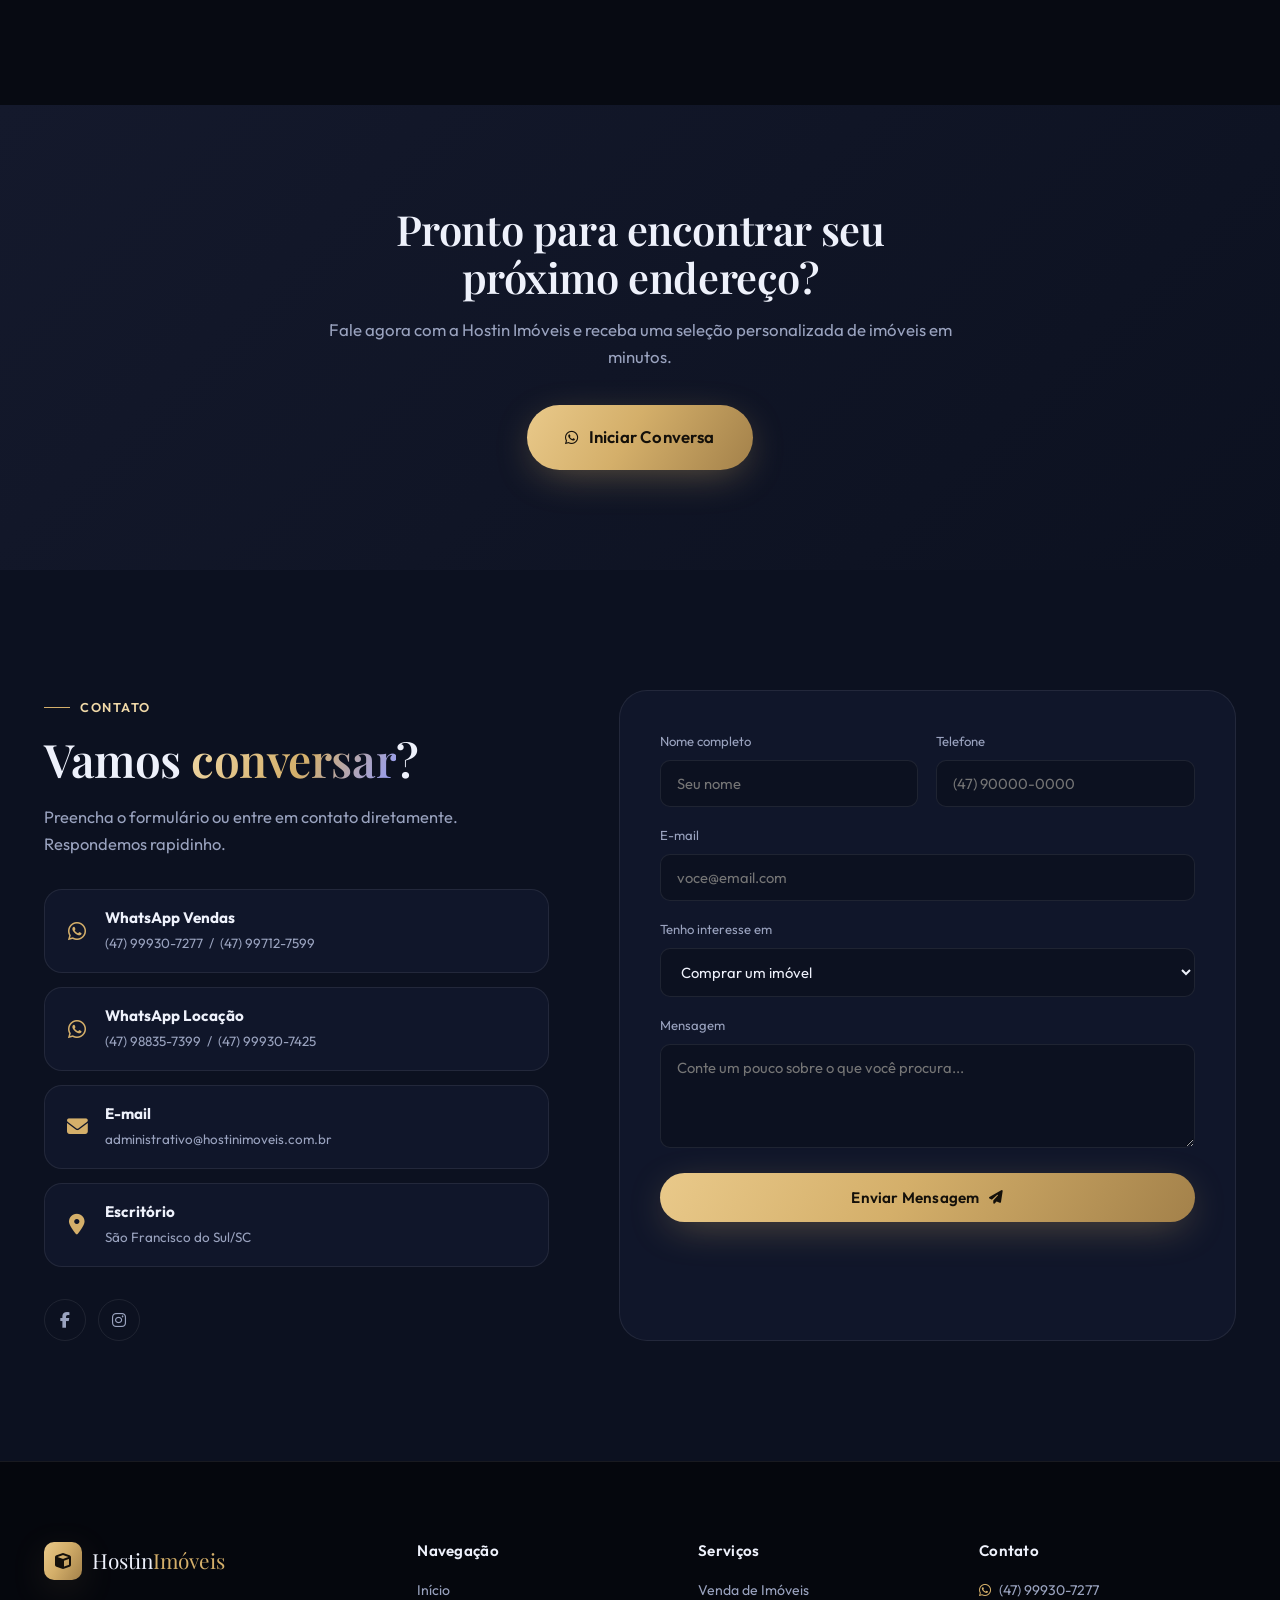
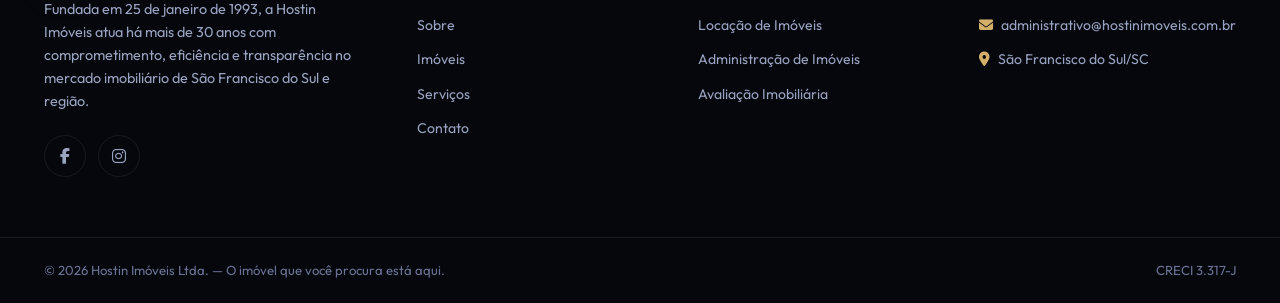
==== commit 69cc8988: "Adicionar intro cinematográfica 3D e páginas próprias de imóvel - Nova abertura cinematográfica no t" ====
--- a/index.html
+++ b/index.html
@@ -43,7 +43,7 @@
 <!-- ===== HEADER ===== -->
 <header class="site-header" id="siteHeader">
   <div class="container header-inner">
-    <a href="#home" class="logo">
+    <a href="#cinematicIntro" class="logo">
       <img src="https://cdn2.uso.com.br/sites/logos/11445.png" alt="Hostin Imóveis Ltda." class="logo-img" onerror="this.style.display='none'; this.nextElementSibling.style.display='inline-flex';">
       <span class="logo-icon" style="display:none;"><i class="fa-solid fa-cube"></i></span>
       <span class="logo-text">Hostin<em>Imóveis</em></span>
@@ -51,7 +51,7 @@
 
     <nav class="main-nav" id="mainNav">
       <ul>
-        <li><a href="#home" class="nav-link active">Início</a></li>
+        <li><a href="#cinematicIntro" class="nav-link active">Início</a></li>
         <li><a href="#sobre" class="nav-link">Sobre</a></li>
         <li><a href="#imoveis" class="nav-link">Imóveis</a></li>
         <li><a href="#servicos" class="nav-link">Serviços</a></li>
@@ -71,10 +71,34 @@
   </div>
 </header>
 
-<!-- ===== HERO ===== -->
-<section id="home" class="hero">
-  <canvas id="hero-canvas"></canvas>
-  <div class="hero-gradient"></div>
+<!-- ===== CINEMATIC DOOR INTRO ===== -->
+<section id="cinematicIntro" class="cinematic-intro">
+  <div class="cinematic-sticky">
+    <div class="cinematic-layer cinematic-exterior" id="cineExterior" style="background-image:url('https://images.unsplash.com/photo-1613977257363-707ba9348227?auto=format&fit=crop&w=1600&q=80')"></div>
+    <div class="cinematic-layer cinematic-interior" id="cineInterior" style="background-image:url('https://images.unsplash.com/photo-1512917774080-9991f1c4c750?auto=format&fit=crop&w=1600&q=80')"></div>
+    <div class="cinematic-glow" id="cineGlow"></div>
+
+    <div class="cinematic-doors">
+      <div class="door door-left" id="doorLeft"></div>
+      <div class="door door-right" id="doorRight"></div>
+    </div>
+
+    <div class="cinematic-vignette"></div>
+
+    <div class="cinematic-content" id="cineText">
+      <p class="cinematic-tag">Hostin Imóveis &nbsp;•&nbsp; Desde 1993</p>
+      <h1 class="cinematic-title">Abra as portas para o <span class="text-gradient">seu novo lar</span></h1>
+    </div>
+
+    <div class="cinematic-scrollcue" id="cineScrollCue">
+      <span>Role para entrar</span>
+      <div class="scroll-mouse"><div class="scroll-wheel"></div></div>
+    </div>
+  </div>
+</section>
+
+<!-- ===== HERO (pós-porta) ===== -->
+<section class="hero-post">
   <div class="hero-particles" id="heroParticles"></div>
 
   <div class="container hero-content">
@@ -103,9 +127,8 @@
           <select>
             <option>Todos os Imóveis</option>
             <option>Apartamento</option>
-            <option>Casa</option>
-            <option>Cobertura</option>
-            <option>Terreno</option>
+            <option>Geminado</option>
+            <option>Comercial</option>
           </select>
         </div>
         <div class="search-field">
@@ -127,11 +150,6 @@
         <button type="submit" class="search-btn"><i class="fa-solid fa-magnifying-glass"></i></button>
       </form>
     </div>
-  </div>
-
-  <div class="scroll-indicator">
-    <span>Role para explorar</span>
-    <div class="scroll-mouse"><div class="scroll-wheel"></div></div>
   </div>
 </section>
 
@@ -171,8 +189,8 @@
           </div>
         </div>
       </div>
-      <div class="about-shape shape-1"></div>
-      <div class="about-shape shape-2"></div>
+      <div class="about-shape shape-1" data-parallax="0.14"></div>
+      <div class="about-shape shape-2" data-parallax="-0.1"></div>
     </div>
 
     <div class="about-text">
@@ -247,7 +265,7 @@
               <span><i class="fa-solid fa-bed"></i> 2 quartos</span>
               <span><i class="fa-solid fa-car"></i> 1 vaga</span>
             </div>
-            <a href="https://hostinimoveis.com.br/comprar/sc/joinville/joao-costa/apartamento/76897278" target="_blank" rel="noopener" class="property-link">Ver detalhes <i class="fa-solid fa-arrow-right"></i></a>
+            <a href="imovel.html?id=1" class="property-link">Ver detalhes <i class="fa-solid fa-arrow-right"></i></a>
           </div>
         </div>
       </article>
@@ -267,7 +285,7 @@
               <span><i class="fa-solid fa-bed"></i> 2 quartos</span>
               <span><i class="fa-solid fa-car"></i> 1 vaga</span>
             </div>
-            <a href="https://hostinimoveis.com.br/comprar/sc/joinville/bucarein/apartamento/76917284" target="_blank" rel="noopener" class="property-link">Ver detalhes <i class="fa-solid fa-arrow-right"></i></a>
+            <a href="imovel.html?id=2" class="property-link">Ver detalhes <i class="fa-solid fa-arrow-right"></i></a>
           </div>
         </div>
       </article>
@@ -288,7 +306,7 @@
               <span><i class="fa-solid fa-bath"></i> 1 banheiro</span>
               <span><i class="fa-solid fa-car"></i> 2 vagas</span>
             </div>
-            <a href="https://hostinimoveis.com.br/comprar/sc/sao-francisco-do-sul/rocio-grande/geminado/72341770" target="_blank" rel="noopener" class="property-link">Ver detalhes <i class="fa-solid fa-arrow-right"></i></a>
+            <a href="imovel.html?id=3" class="property-link">Ver detalhes <i class="fa-solid fa-arrow-right"></i></a>
           </div>
         </div>
       </article>
@@ -309,7 +327,7 @@
               <span><i class="fa-solid fa-bath"></i> 1 banheiro</span>
               <span><i class="fa-solid fa-car"></i> 1 vaga</span>
             </div>
-            <a href="https://hostinimoveis.com.br/comprar/sc/sao-francisco-do-sul/ubatuba/geminado/70632786" target="_blank" rel="noopener" class="property-link">Ver detalhes <i class="fa-solid fa-arrow-right"></i></a>
+            <a href="imovel.html?id=4" class="property-link">Ver detalhes <i class="fa-solid fa-arrow-right"></i></a>
           </div>
         </div>
       </article>
@@ -330,7 +348,7 @@
               <span><i class="fa-solid fa-bath"></i> 1 banheiro</span>
               <span><i class="fa-solid fa-car"></i> 1 vaga</span>
             </div>
-            <a href="https://hostinimoveis.com.br/alugar/sc/sao-francisco-do-sul/acarai/geminado/72158864" target="_blank" rel="noopener" class="property-link">Ver detalhes <i class="fa-solid fa-arrow-right"></i></a>
+            <a href="imovel.html?id=5" class="property-link">Ver detalhes <i class="fa-solid fa-arrow-right"></i></a>
           </div>
         </div>
       </article>
@@ -351,7 +369,7 @@
               <span><i class="fa-solid fa-bath"></i> 1 banheiro</span>
               <span><i class="fa-solid fa-car"></i> 3 vagas</span>
             </div>
-            <a href="https://hostinimoveis.com.br/alugar/sc/sao-francisco-do-sul/centro/apartamento/78596147" target="_blank" rel="noopener" class="property-link">Ver detalhes <i class="fa-solid fa-arrow-right"></i></a>
+            <a href="imovel.html?id=6" class="property-link">Ver detalhes <i class="fa-solid fa-arrow-right"></i></a>
           </div>
         </div>
       </article>
@@ -371,7 +389,7 @@
               <span><i class="fa-solid fa-bath"></i> 1 banheiro</span>
               <span><i class="fa-solid fa-car"></i> 2 vagas</span>
             </div>
-            <a href="https://hostinimoveis.com.br/alugar/sc/sao-francisco-do-sul/centro/sala/78294905" target="_blank" rel="noopener" class="property-link">Ver detalhes <i class="fa-solid fa-arrow-right"></i></a>
+            <a href="imovel.html?id=7" class="property-link">Ver detalhes <i class="fa-solid fa-arrow-right"></i></a>
           </div>
         </div>
       </article>
@@ -588,7 +606,7 @@
 <footer class="site-footer">
   <div class="container footer-grid">
     <div class="footer-brand">
-      <a href="#home" class="logo">
+      <a href="#cinematicIntro" class="logo">
         <img src="https://cdn2.uso.com.br/sites/logos/11445.png" alt="Hostin Imóveis Ltda." class="logo-img" onerror="this.style.display='none'; this.nextElementSibling.style.display='inline-flex';">
         <span class="logo-icon" style="display:none;"><i class="fa-solid fa-cube"></i></span>
         <span class="logo-text">Hostin<em>Imóveis</em></span>
@@ -603,7 +621,7 @@
     <div class="footer-col">
       <h4>Navegação</h4>
       <ul>
-        <li><a href="#home">Início</a></li>
+        <li><a href="#cinematicIntro">Início</a></li>
         <li><a href="#sobre">Sobre</a></li>
         <li><a href="#imoveis">Imóveis</a></li>
         <li><a href="#servicos">Serviços</a></li>
@@ -650,6 +668,7 @@
 <!-- ===== SCRIPTS ===== -->
 <script src="https://cdn.jsdelivr.net/npm/three@0.128.0/build/three.min.js"></script>
 <script src="assets/js/scene3d.js"></script>
+<script src="assets/js/cinematic.js"></script>
 <script src="assets/js/main.js"></script>
 </body>
 </html>
--- a/assets/css/style.css
+++ b/assets/css/style.css
@@ -324,7 +324,7 @@
 .stat-item p{ color: var(--text-dim); margin-top: 6px; font-size: .92rem; }
 
 /* ---------- Section commons ---------- */
-section{ position: relative; padding: 120px 0; }
+section{ position: relative; padding: 120px 0; scroll-margin-top: 90px; }
 .section-tag{
   display: inline-flex; align-items: center; gap: 10px;
   font-size: .8rem; letter-spacing: 1.5px; text-transform: uppercase; font-weight: 600;
@@ -663,3 +663,207 @@
   .back-to-top{ bottom: 20px; right: 20px; }
   .contact-form{ padding: 26px; }
 }
+
+/* =========================================================
+   CINEMATIC DOOR INTRO
+   ========================================================= */
+.cinematic-intro{
+  position: relative;
+  height: 340vh;
+  background: #000;
+}
+.cinematic-sticky{
+  position: sticky;
+  top: 0;
+  height: 100vh;
+  overflow: hidden;
+  display: flex;
+  align-items: center;
+  justify-content: center;
+}
+.cinematic-layer{
+  position: absolute;
+  inset: -4%;
+  background-size: cover;
+  background-position: center;
+  will-change: transform, opacity;
+}
+.cinematic-exterior{ z-index: 1; filter: saturate(0.9) brightness(0.55); }
+.cinematic-interior{ z-index: 2; opacity: 0; filter: saturate(1.05) brightness(0.85); }
+.cinematic-glow{
+  position: absolute; inset: 0; z-index: 3; opacity: 0;
+  background: radial-gradient(ellipse 40% 55% at 50% 52%, rgba(240,217,168,.85) 0%, rgba(212,175,106,.35) 35%, transparent 70%);
+  mix-blend-mode: screen;
+  will-change: opacity;
+}
+.cinematic-doors{
+  position: absolute; inset: 0; z-index: 5;
+  display: flex;
+  perspective: 2400px;
+}
+.door{
+  width: 50%; height: 100%;
+  position: relative;
+  transform-style: preserve-3d;
+  background:
+    linear-gradient(135deg, #241609 0%, #4a2f18 45%, #2a1a0c 100%);
+  box-shadow: inset 0 0 90px rgba(0,0,0,.65), inset 0 0 2px rgba(212,175,106,.4);
+  will-change: transform;
+}
+.door::before{
+  content: "";
+  position: absolute; inset: 8% 10%;
+  border: 2px solid rgba(212,175,106,.28);
+  border-radius: 4px;
+}
+.door::after{
+  content: "";
+  position: absolute; top: 50%; width: 10px; height: 10px;
+  border-radius: 50%;
+  background: radial-gradient(circle at 35% 35%, var(--gold-light), var(--gold-dark));
+  box-shadow: 0 0 12px rgba(212,175,106,.6);
+  transform: translateY(-50%);
+}
+.door-left{ transform-origin: left center; border-right: 1px solid rgba(0,0,0,.5); }
+.door-left::after{ right: 6%; }
+.door-right{ transform-origin: right center; border-left: 1px solid rgba(0,0,0,.5); }
+.door-right::after{ left: 6%; }
+
+.cinematic-vignette{
+  position: absolute; inset: 0; z-index: 6; pointer-events: none;
+  background:
+    radial-gradient(ellipse 90% 70% at 50% 45%, transparent 40%, rgba(0,0,0,.55) 100%),
+    linear-gradient(180deg, rgba(0,0,0,.5) 0%, transparent 22%, transparent 70%, #070a12 100%);
+}
+.cinematic-content{
+  position: relative; z-index: 7;
+  text-align: center;
+  max-width: 800px;
+  padding: 0 24px;
+  will-change: opacity, transform;
+}
+.cinematic-tag{
+  font-size: .82rem; letter-spacing: 2px; text-transform: uppercase; font-weight: 600;
+  color: var(--gold-light); margin-bottom: 18px;
+}
+.cinematic-title{
+  font-size: clamp(2.2rem, 5.5vw, 4.4rem);
+  color: #fff;
+  text-shadow: 0 6px 40px rgba(0,0,0,.6);
+}
+.cinematic-scrollcue{
+  position: absolute; bottom: 40px; left: 50%; transform: translateX(-50%);
+  z-index: 7; display: flex; flex-direction: column; align-items: center; gap: 10px;
+  color: rgba(255,255,255,.75); font-size: .72rem; letter-spacing: 1.5px; text-transform: uppercase;
+  will-change: opacity;
+}
+
+@media (max-width: 860px){
+  .cinematic-intro{ height: 260vh; }
+  .door::before{ inset: 6% 6%; }
+}
+@media (prefers-reduced-motion: reduce){
+  .cinematic-intro{ height: auto; }
+  .cinematic-sticky{ position: relative; height: 90vh; }
+}
+
+/* ---------- Hero (post-door content) ---------- */
+.hero-post{
+  position: relative;
+  padding: 110px 0 90px;
+  text-align: center;
+  background: radial-gradient(ellipse 80% 60% at 50% 0%, #131a30 0%, var(--bg) 70%);
+  overflow: hidden;
+}
+.hero-post .hero-content{ position: relative; z-index: 2; max-width: 900px; margin: 0 auto; }
+.hero-post .hero-particles{ position: absolute; inset: 0; z-index: 1; pointer-events: none; }
+
+/* =========================================================
+   SCROLL PARALLAX
+   ========================================================= */
+[data-parallax]{ will-change: transform; }
+
+/* =========================================================
+   PROPERTY DETAIL PAGE
+   ========================================================= */
+.property-hero{
+  position: relative;
+  height: 62vh;
+  min-height: 440px;
+  display: flex;
+  align-items: flex-end;
+  overflow: hidden;
+  margin-top: 0;
+}
+.property-hero-bg{
+  position: absolute; inset: -6%;
+  background-size: cover;
+  background-position: center;
+  will-change: transform;
+}
+.property-hero-gradient{
+  position: absolute; inset: 0;
+  background:
+    linear-gradient(180deg, rgba(7,10,18,.55) 0%, rgba(7,10,18,.35) 40%, rgba(7,10,18,.96) 100%);
+}
+.property-hero-content{ position: relative; z-index: 2; padding-bottom: 50px; }
+.breadcrumb{
+  font-size: .82rem; color: var(--text-dim); margin-bottom: 18px;
+  display: flex; align-items: center; gap: 8px; flex-wrap: wrap;
+}
+.breadcrumb a{ color: var(--text-dim); transition: color .3s; }
+.breadcrumb a:hover{ color: var(--gold-light); }
+.breadcrumb i{ font-size: .65rem; color: var(--text-dimmer); }
+.breadcrumb span{ color: var(--gold-light); }
+.property-hero-badge{
+  display: inline-block;
+  background: var(--gradient-gold); color: #14100a;
+  font-size: .75rem; font-weight: 700; letter-spacing: .5px; text-transform: uppercase;
+  padding: 6px 16px; border-radius: 100px; margin-bottom: 16px;
+}
+.property-hero-badge.property-badge-rent{ background: linear-gradient(120deg, #b7e6c4, #6fbf8f); }
+.property-hero-title{ font-size: clamp(1.8rem, 4vw, 3rem); color: #fff; margin-bottom: 12px; max-width: 800px; }
+.property-hero-location{ color: var(--text-dim); font-size: 1rem; margin-bottom: 16px; }
+.property-hero-location i{ color: var(--gold); margin-right: 6px; }
+.property-hero-price{
+  font-family: 'Playfair Display', serif; font-weight: 700;
+  font-size: clamp(1.6rem, 3vw, 2.3rem);
+  color: var(--gold-light);
+}
+
+.property-body-section{ background: var(--bg); padding-top: 70px; }
+.property-detail-grid{ display: grid; grid-template-columns: 1.6fr 1fr; gap: 60px; align-items: start; }
+.property-gallery{ border-radius: var(--radius-lg); overflow: hidden; margin-bottom: 40px; border: 1px solid var(--border); }
+.property-gallery img{ width: 100%; aspect-ratio: 16/9; object-fit: cover; }
+.property-section-title{ font-family: 'Playfair Display', serif; font-size: 1.5rem; color: var(--text); margin: 36px 0 16px; }
+.property-main > .property-section-title:first-child{ margin-top: 0; }
+.property-description{ color: var(--text-dim); font-size: 1.02rem; line-height: 1.75; }
+.property-feature-grid{ display: grid; grid-template-columns: repeat(auto-fill, minmax(160px, 1fr)); gap: 16px; }
+.property-feature-item{
+  display: flex; align-items: center; gap: 12px;
+  background: var(--surface); border: 1px solid var(--border); border-radius: var(--radius-sm);
+  padding: 16px 18px;
+}
+.property-feature-item i{ color: var(--gold); font-size: 1.2rem; }
+.property-feature-item span{ font-size: .92rem; color: var(--text); }
+.property-ref{ margin-top: 30px; font-size: .82rem; color: var(--text-dimmer); }
+
+.property-sidebar{ position: sticky; top: 110px; }
+.property-contact-card{
+  background: var(--surface); border: 1px solid var(--border); border-radius: var(--radius-lg);
+  padding: 30px;
+}
+.property-contact-card h3{ font-family: 'Playfair Display', serif; font-size: 1.25rem; color: var(--text); margin-bottom: 10px; }
+.property-contact-card > p{ color: var(--text-dim); font-size: .9rem; margin-bottom: 22px; }
+.property-contact-divider{ height: 1px; background: var(--border); margin: 24px 0; }
+.property-contact-list{ display: flex; flex-direction: column; gap: 12px; }
+.property-contact-list li{ display: flex; align-items: center; gap: 10px; font-size: .88rem; color: var(--text-dim); }
+.property-contact-list i{ color: var(--gold); width: 16px; }
+
+@media (max-width: 1080px){
+  .property-detail-grid{ grid-template-columns: 1fr; }
+  .property-sidebar{ position: static; }
+}
+@media (max-width: 640px){
+  .property-hero{ height: 52vh; min-height: 380px; }
+}
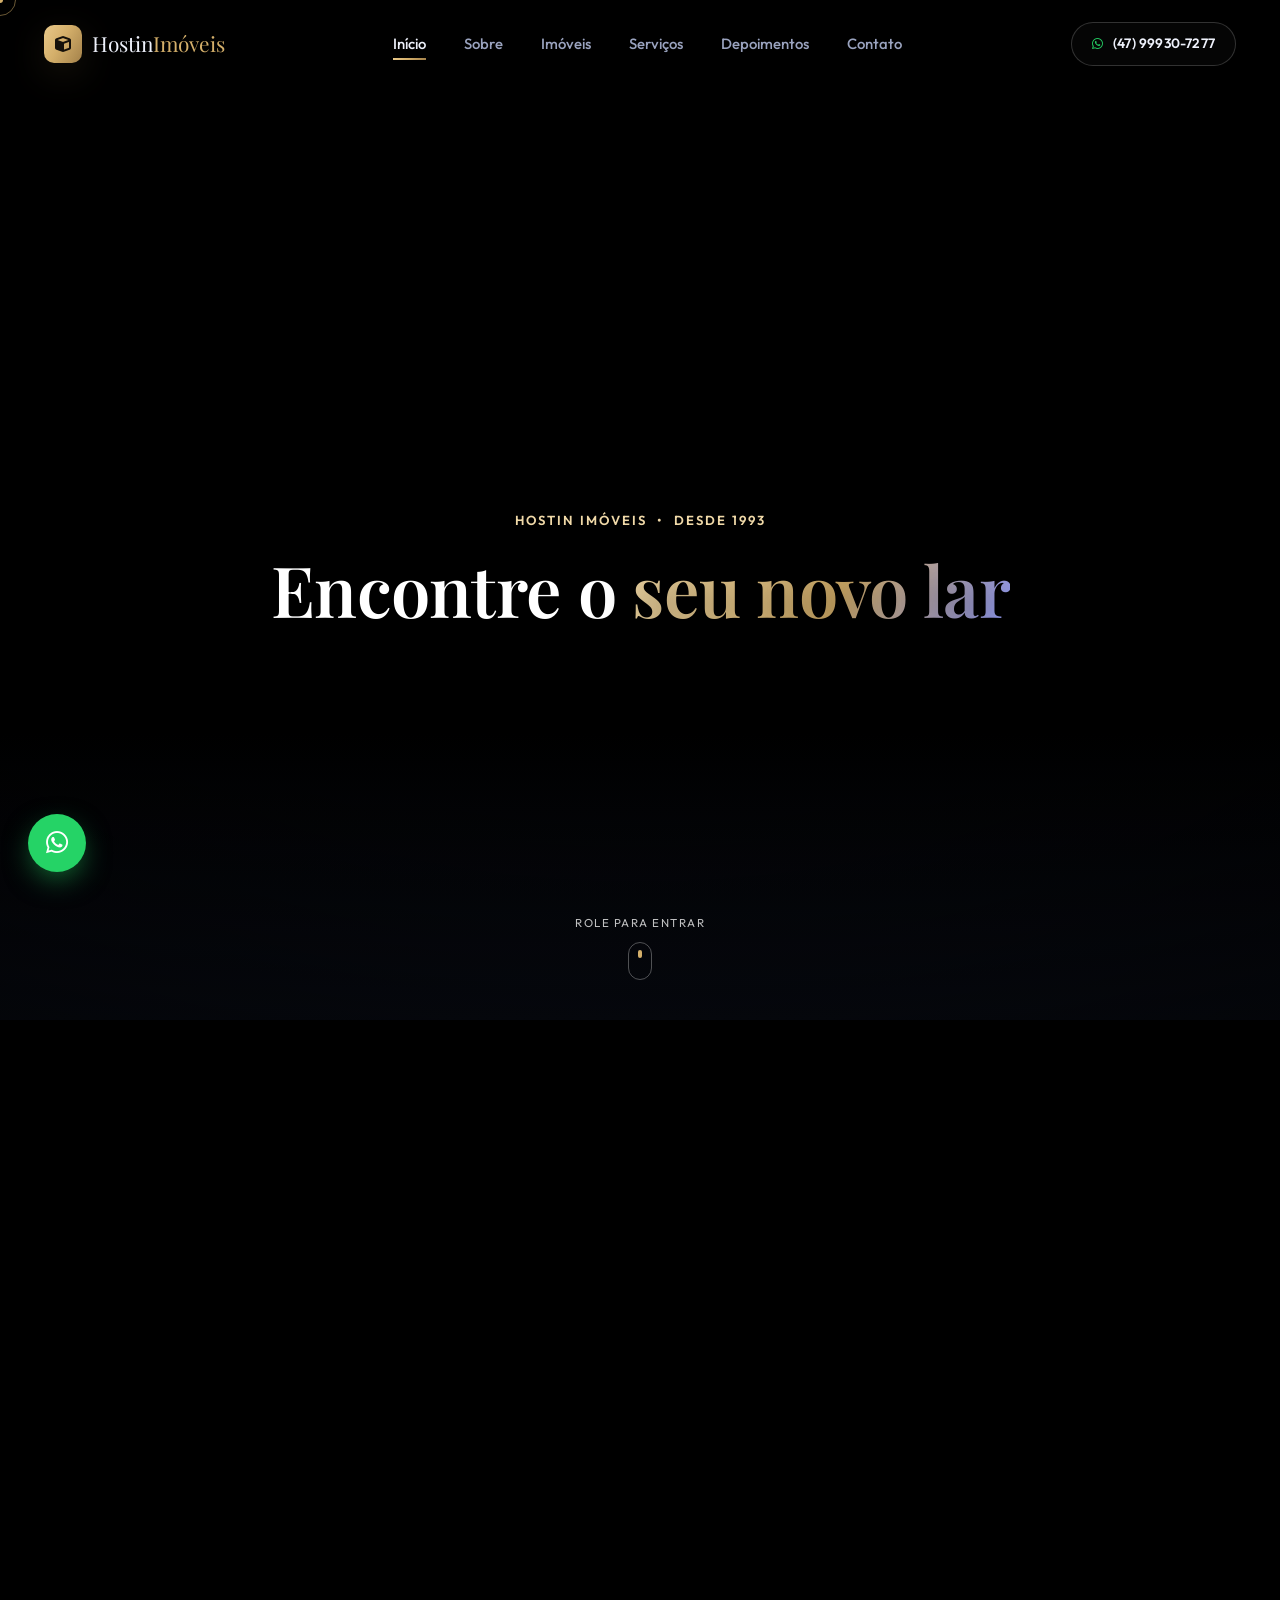
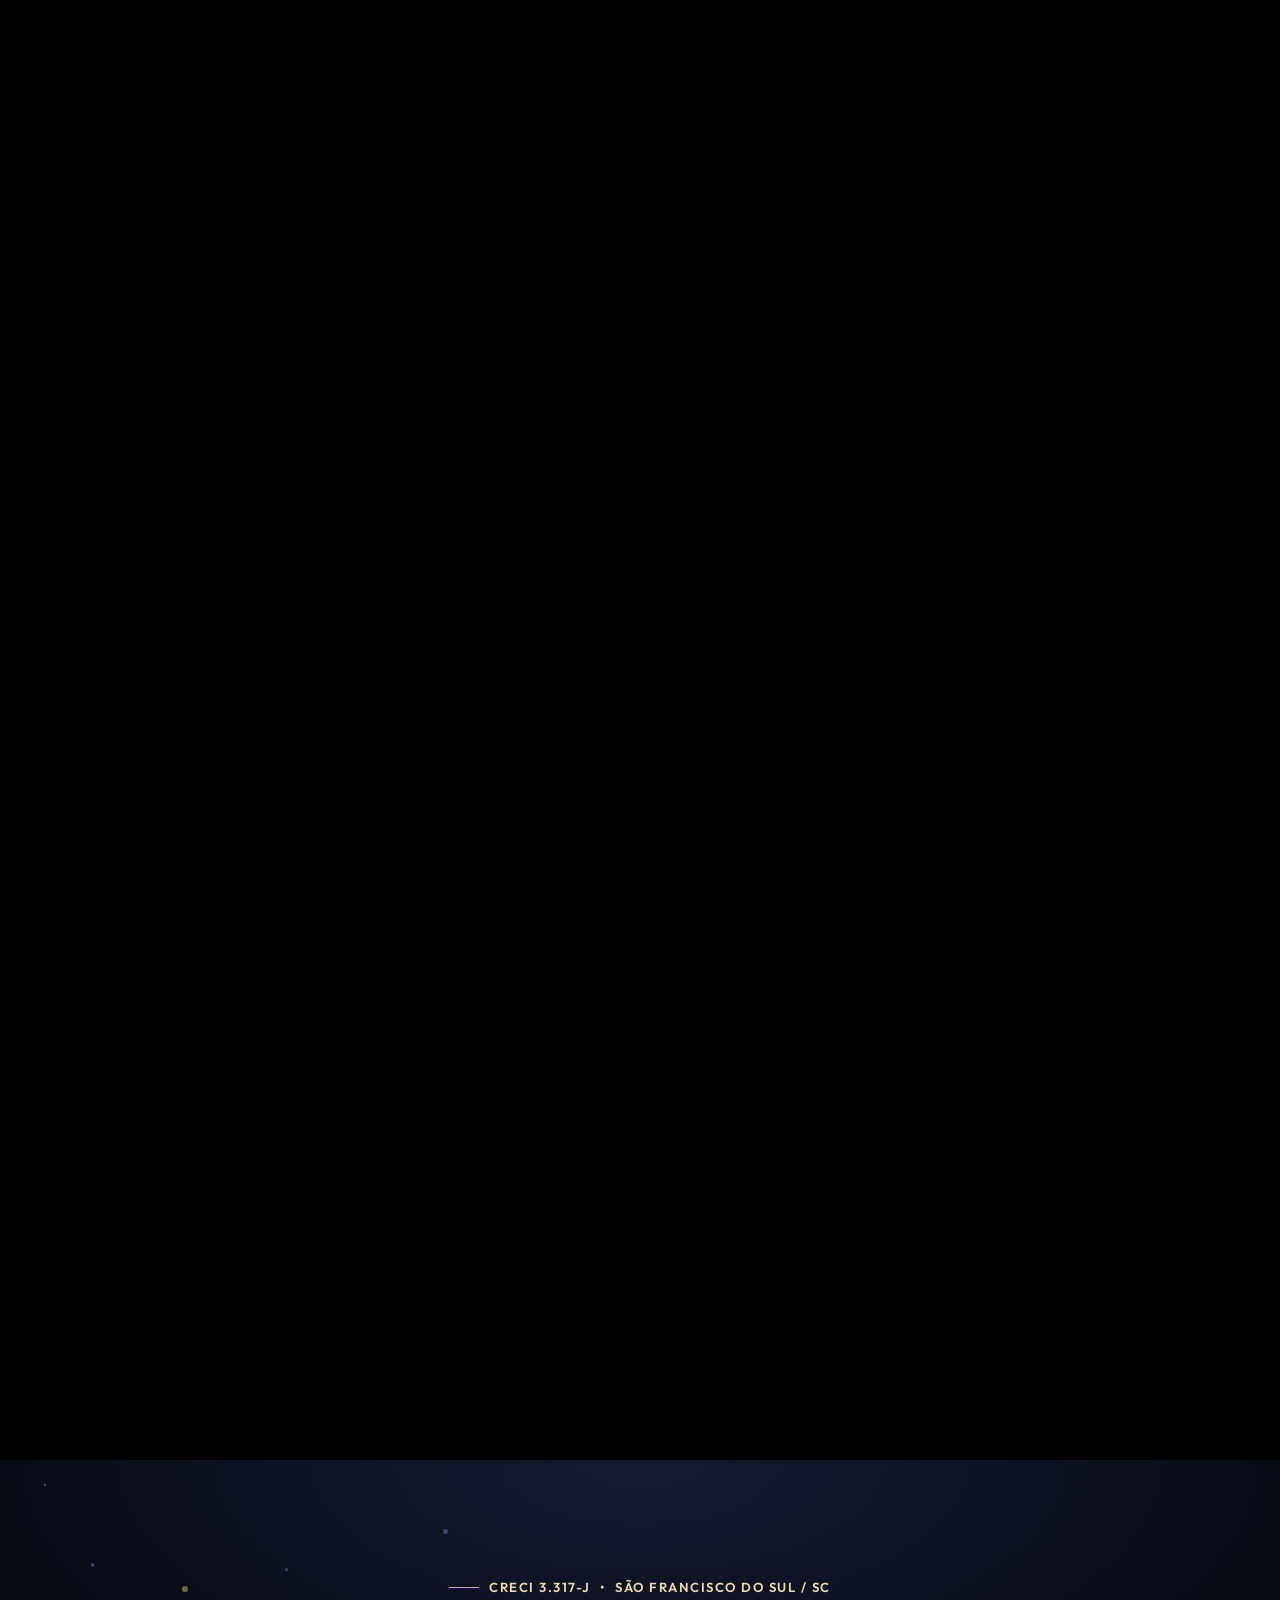
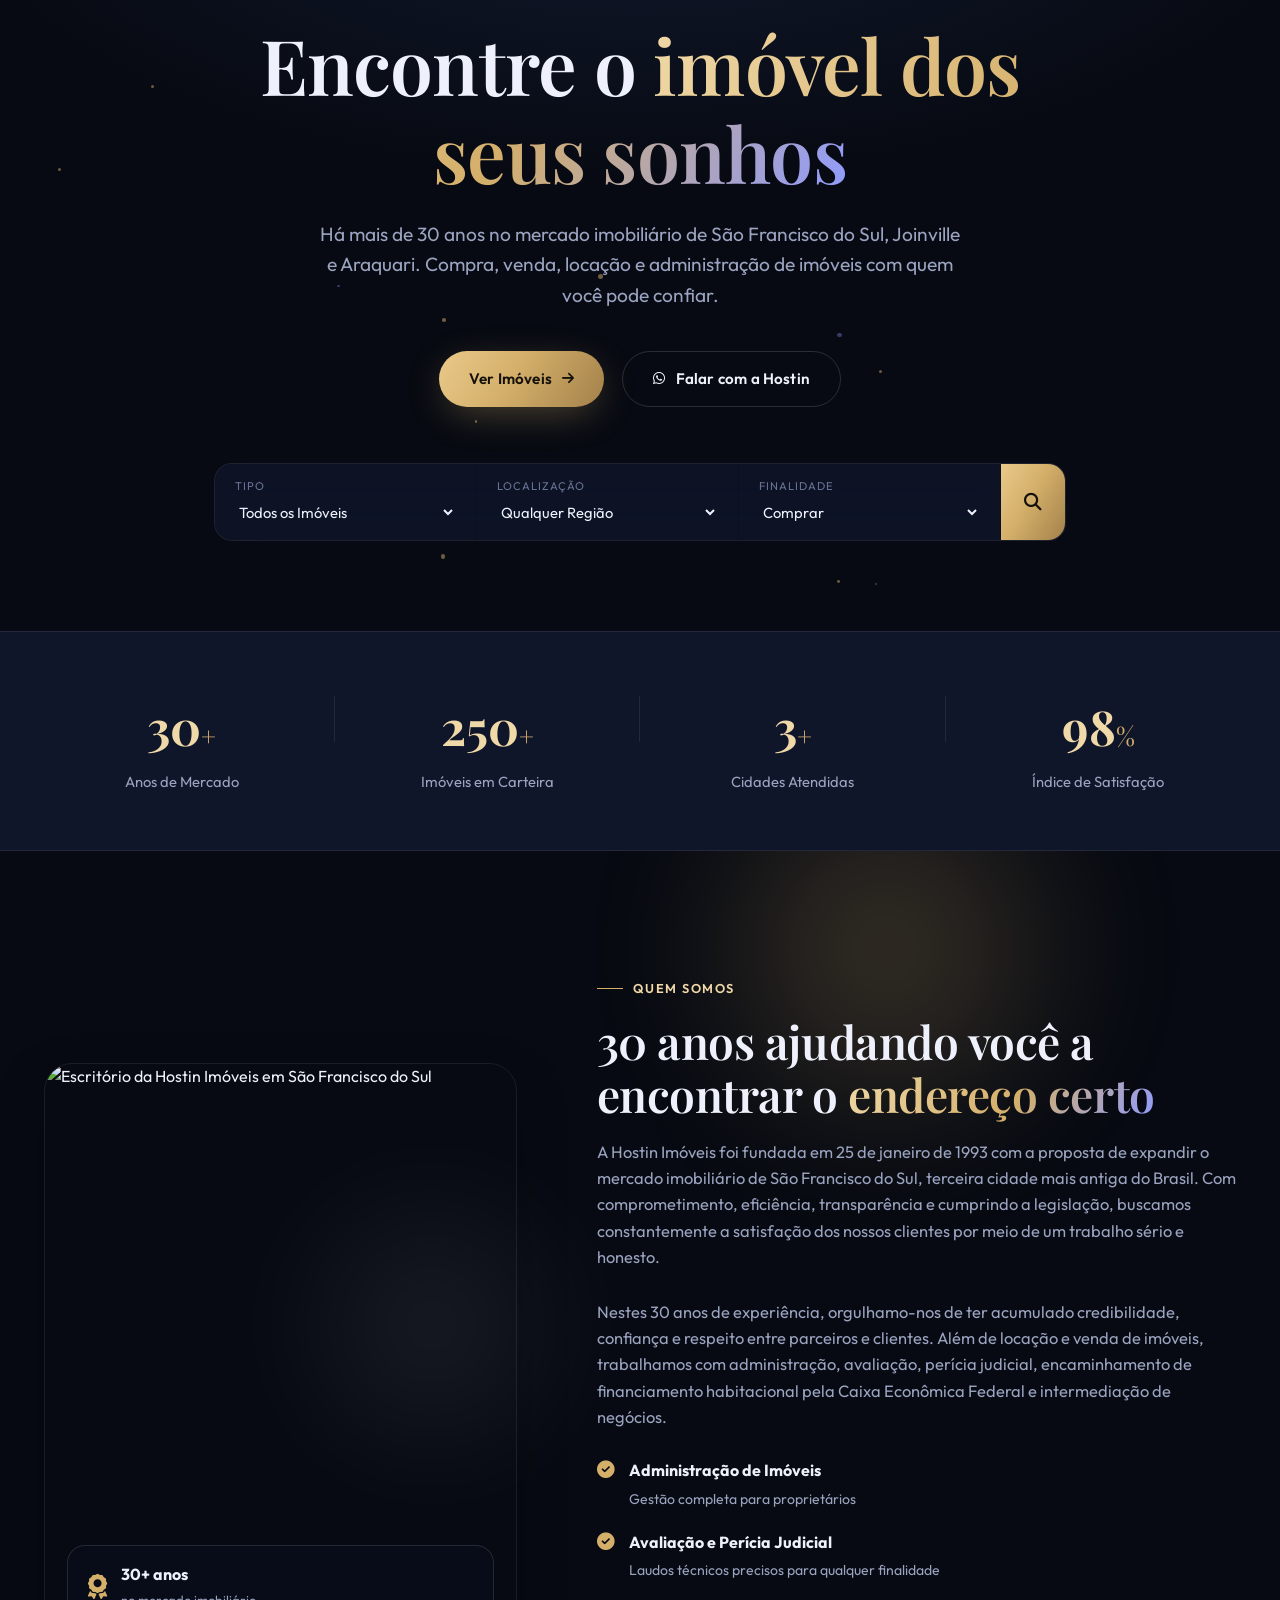
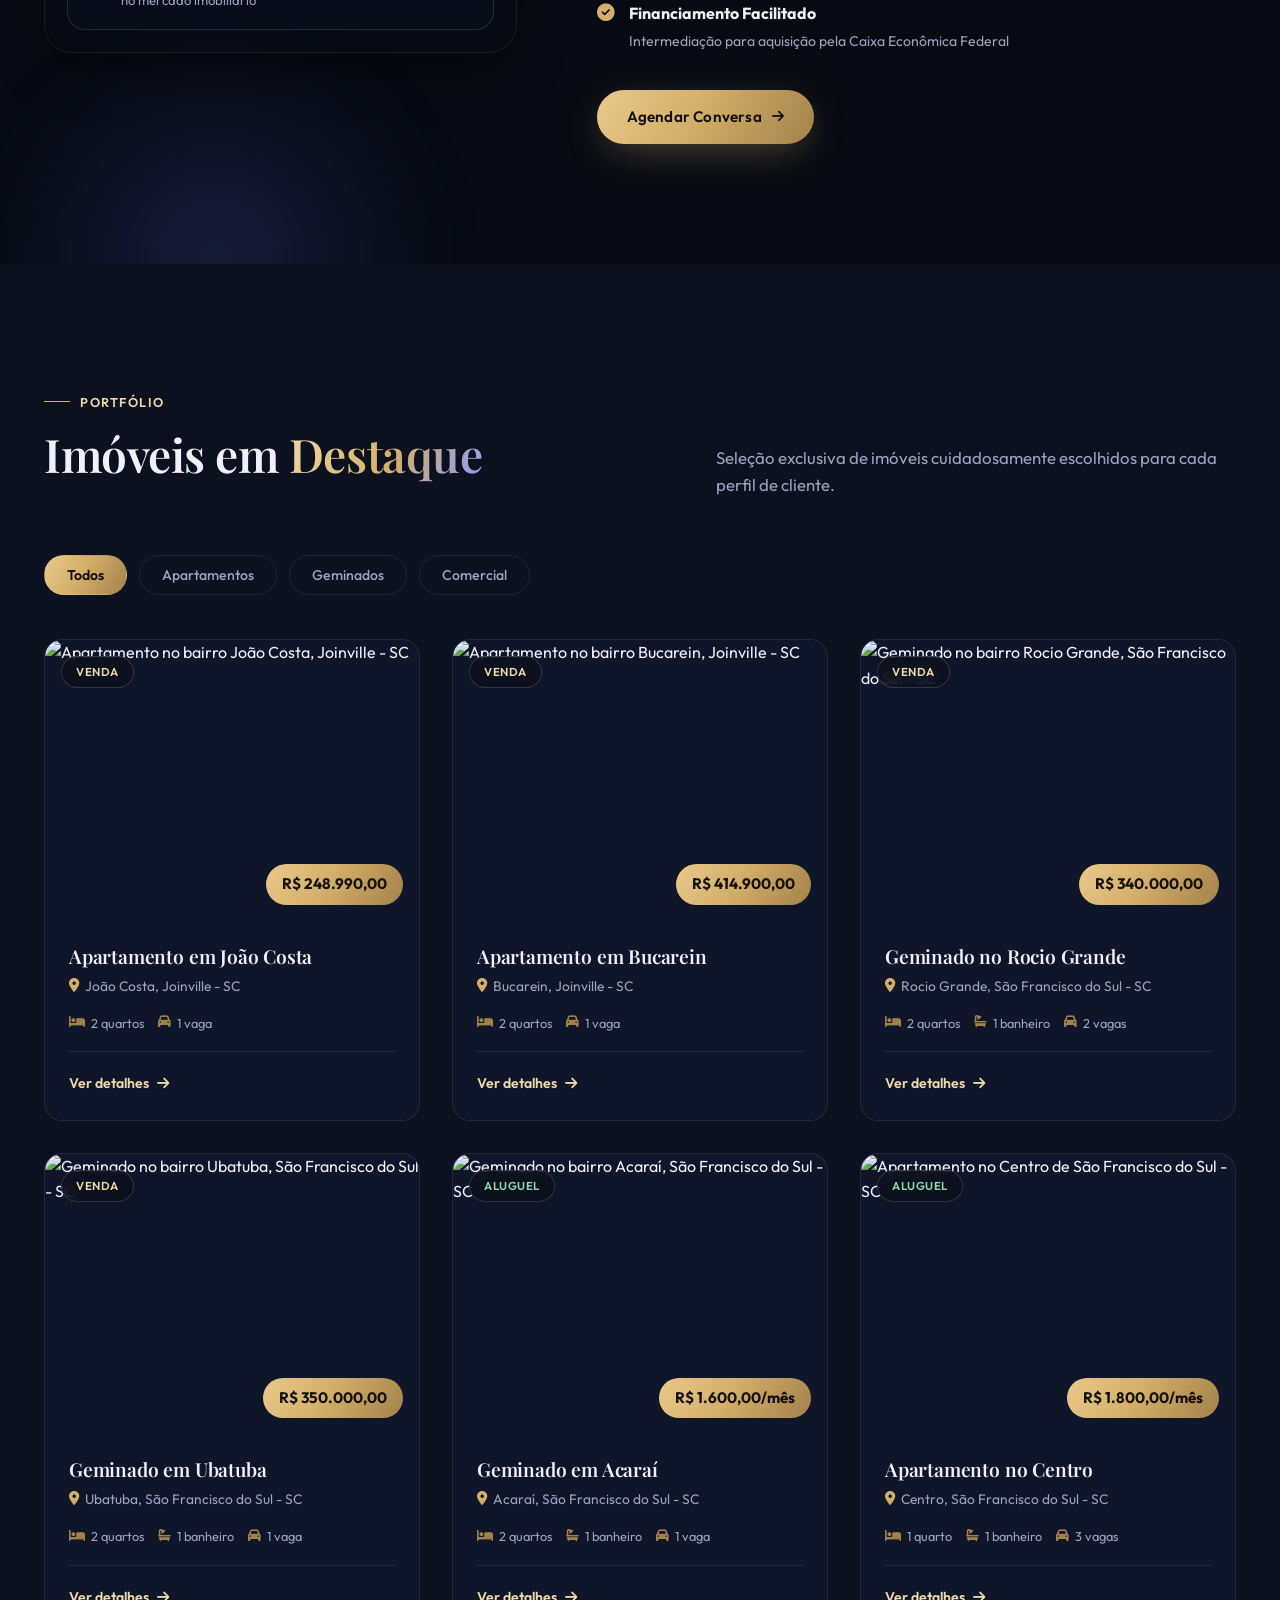
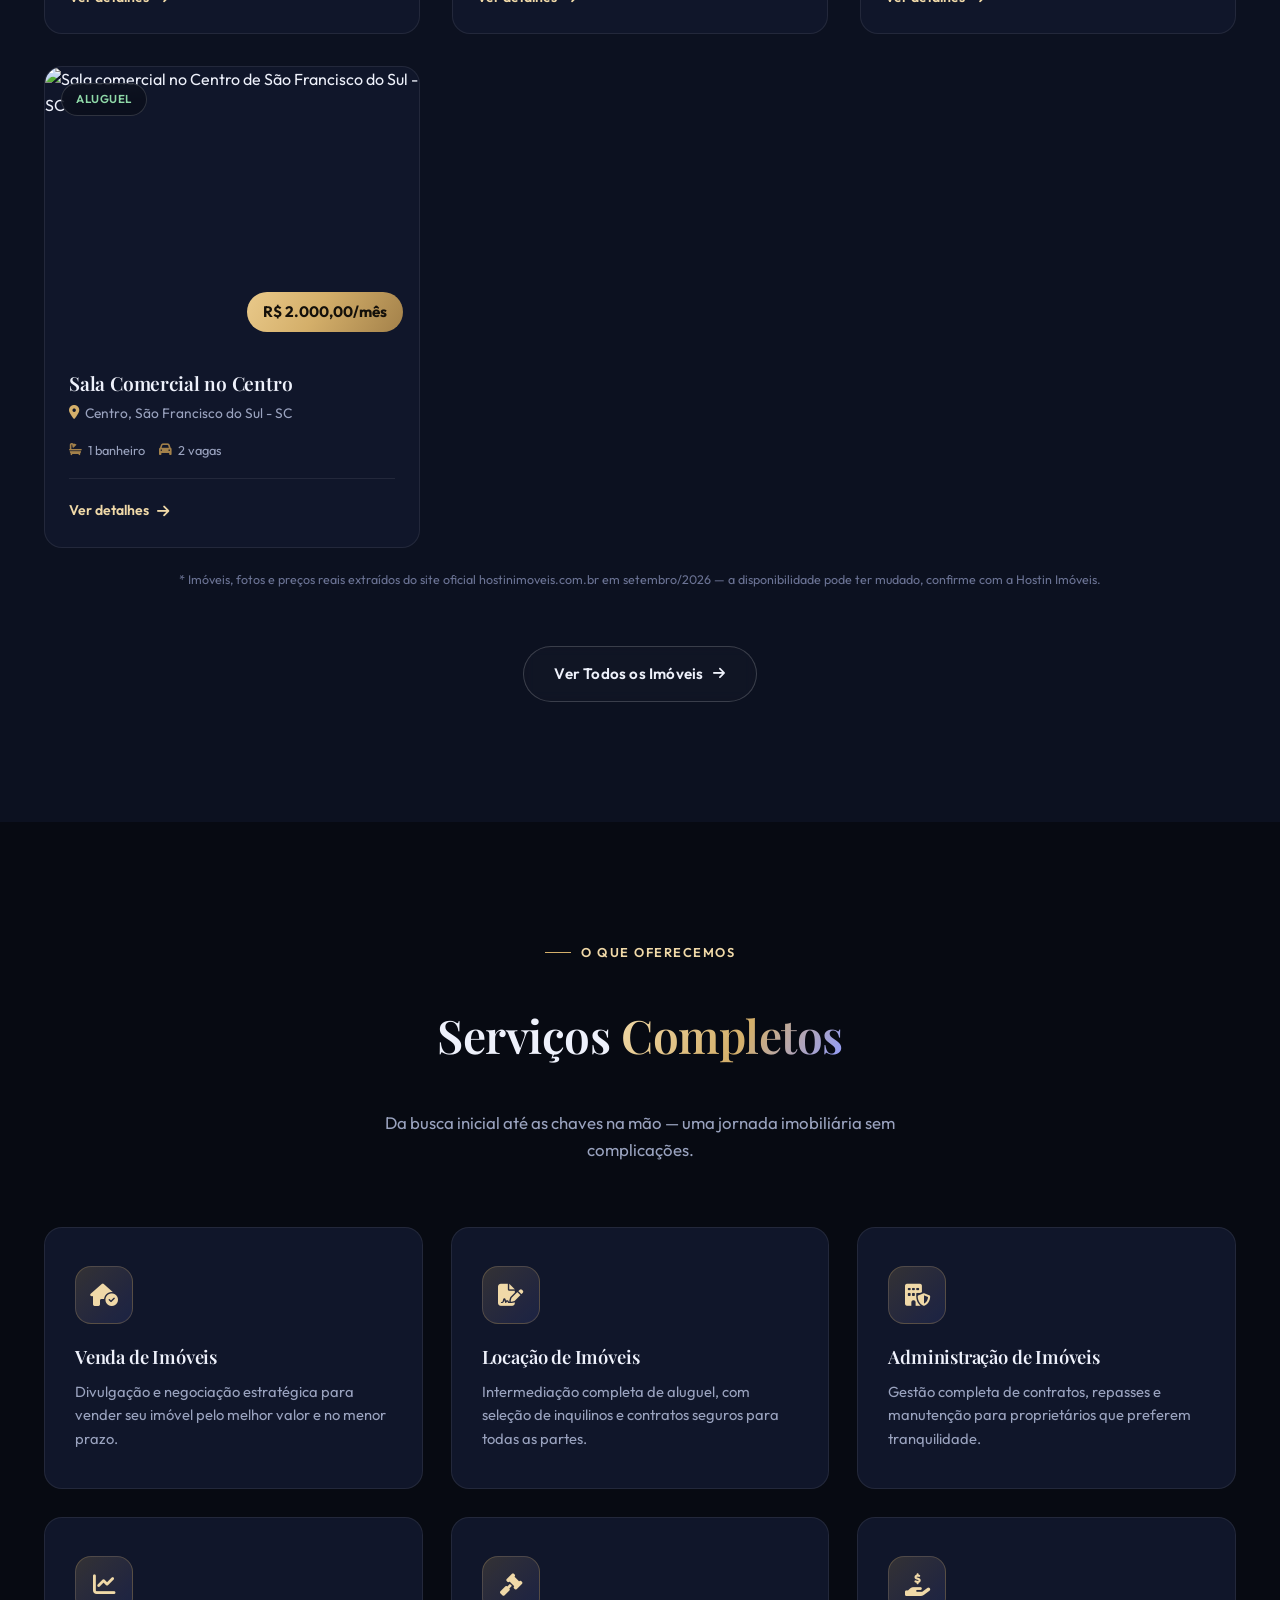
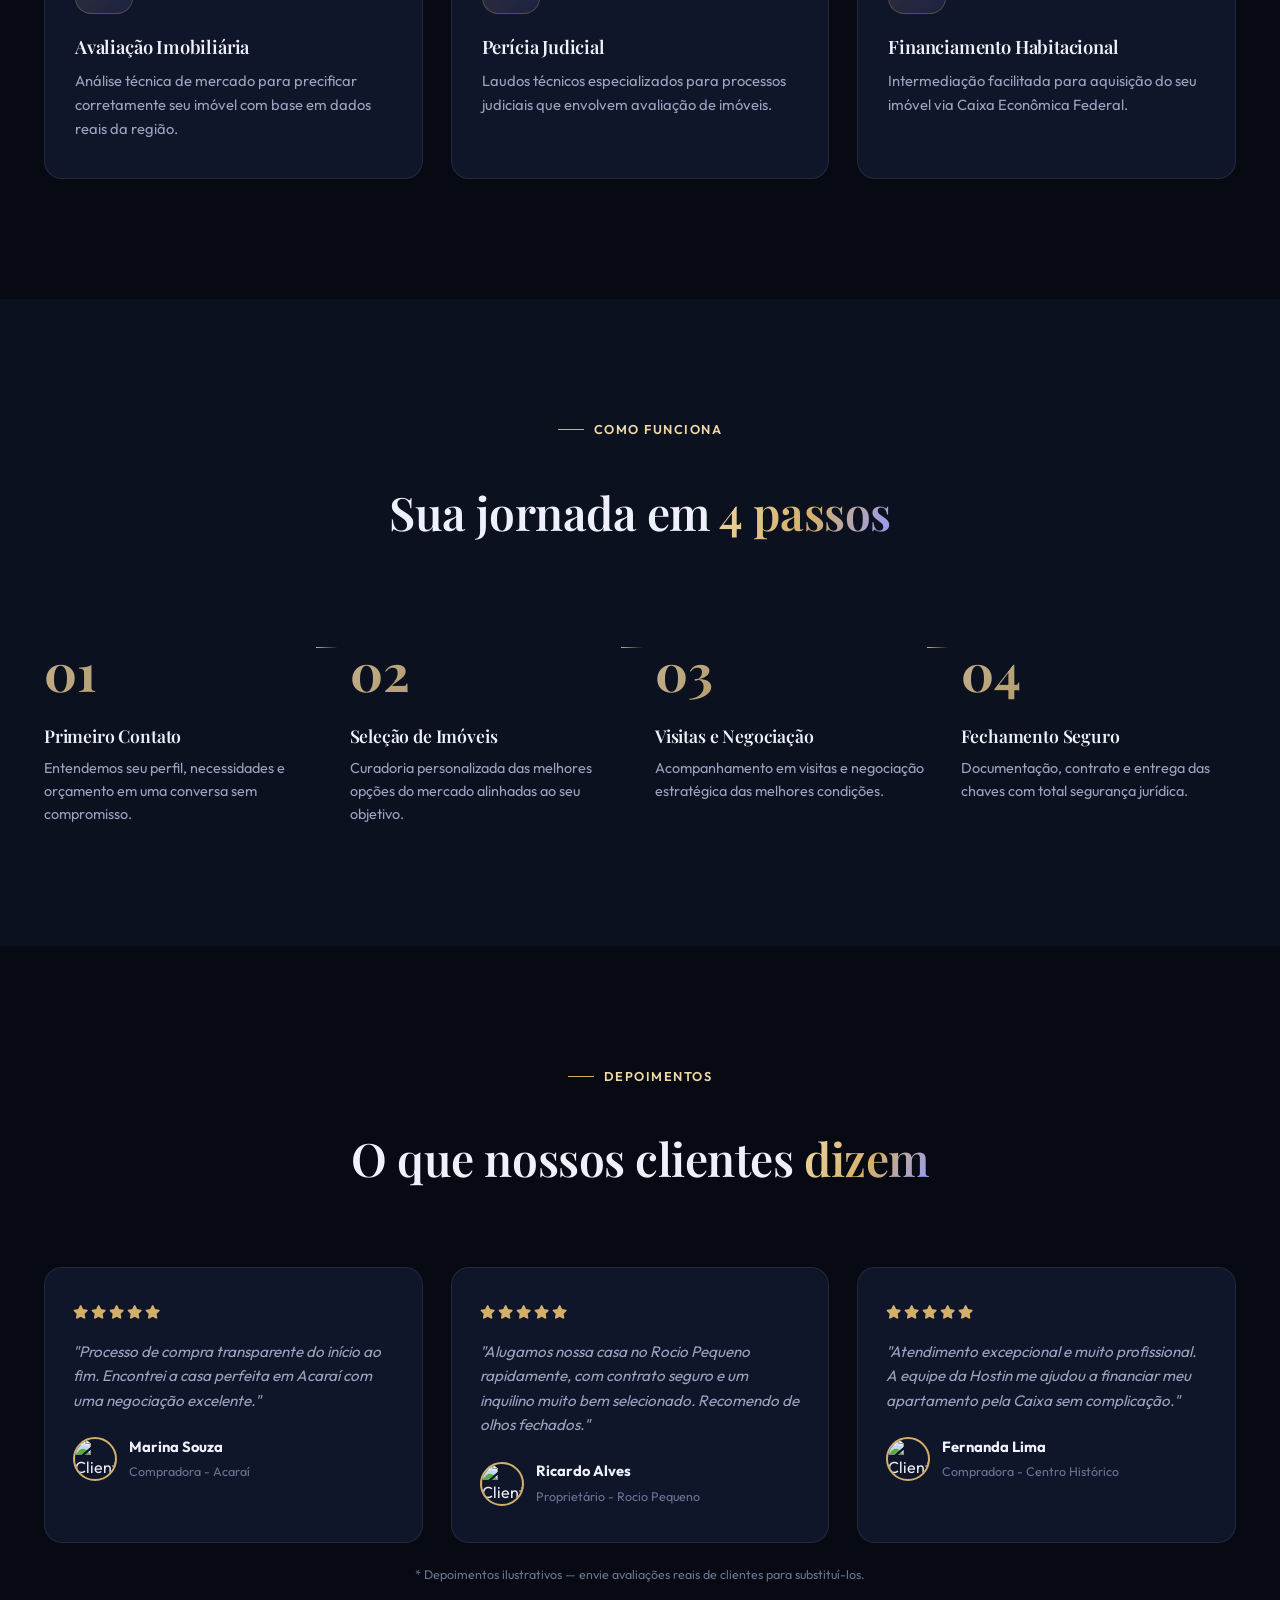
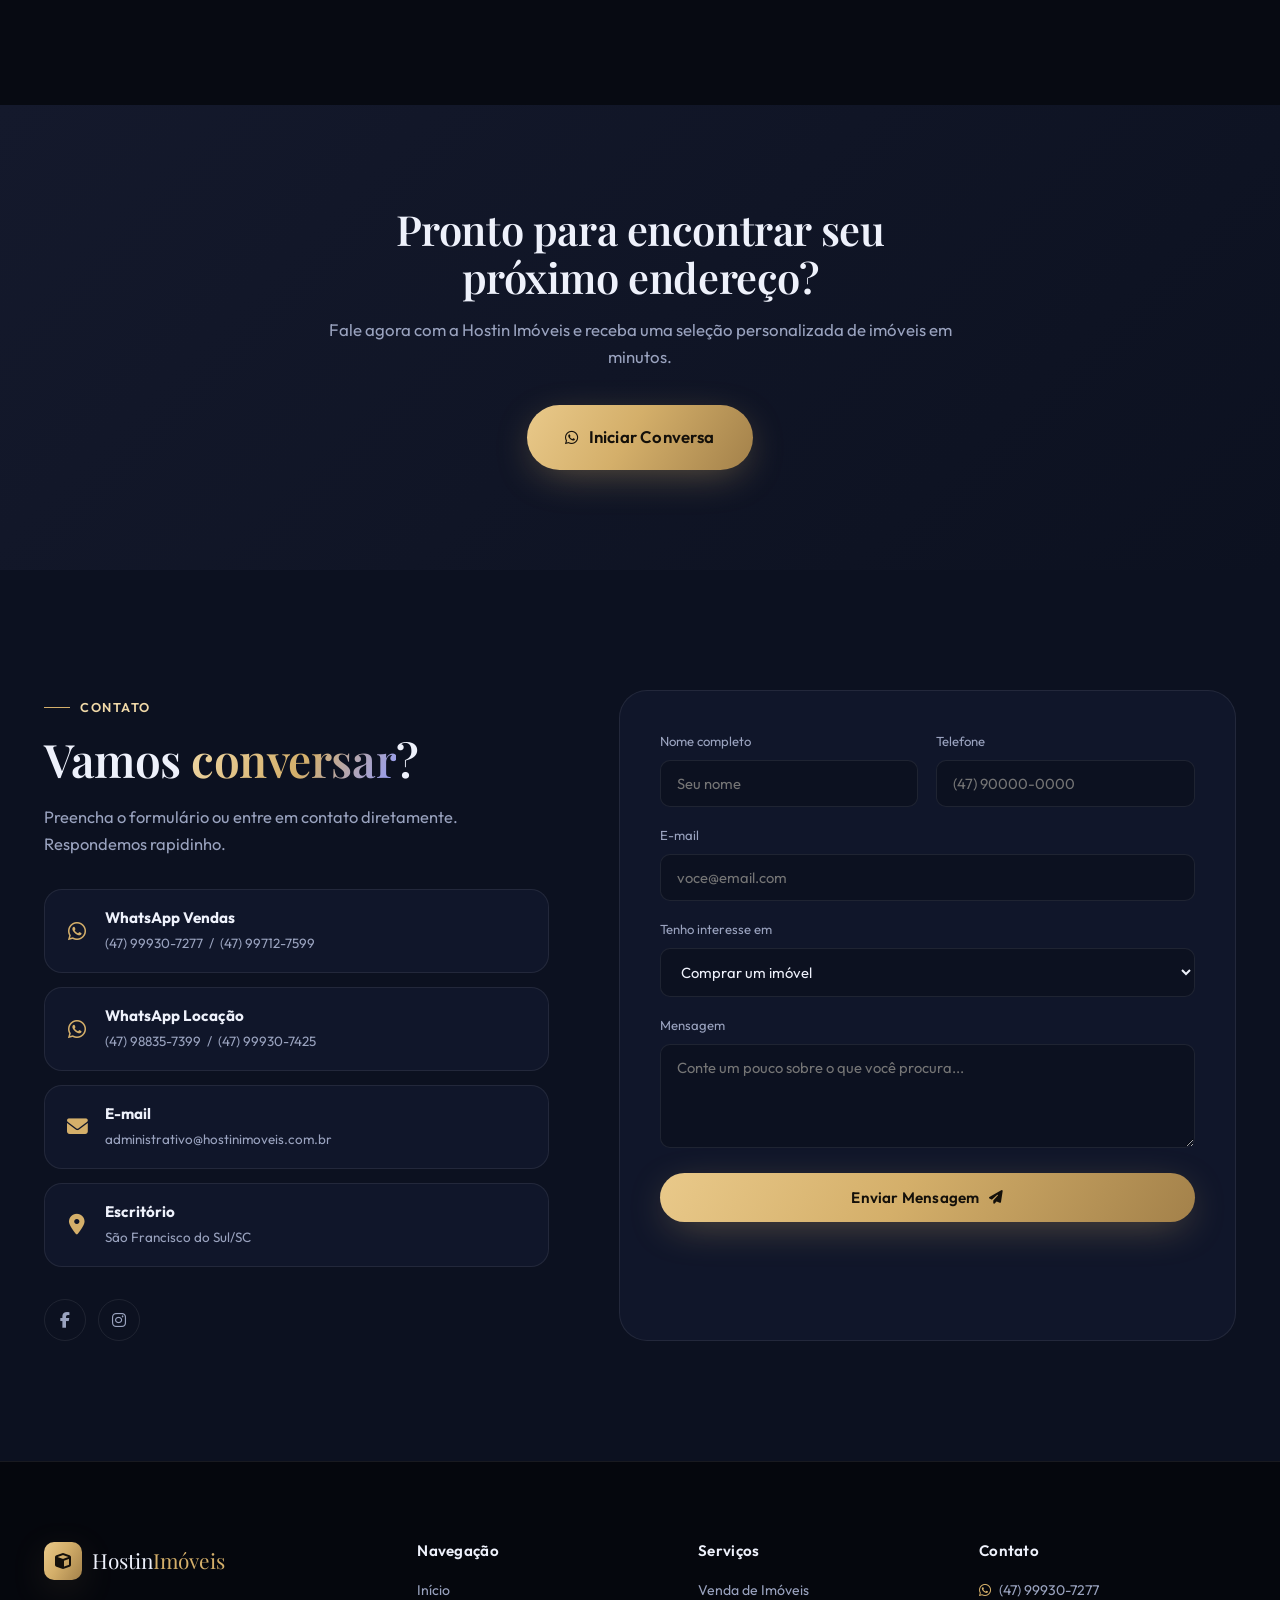
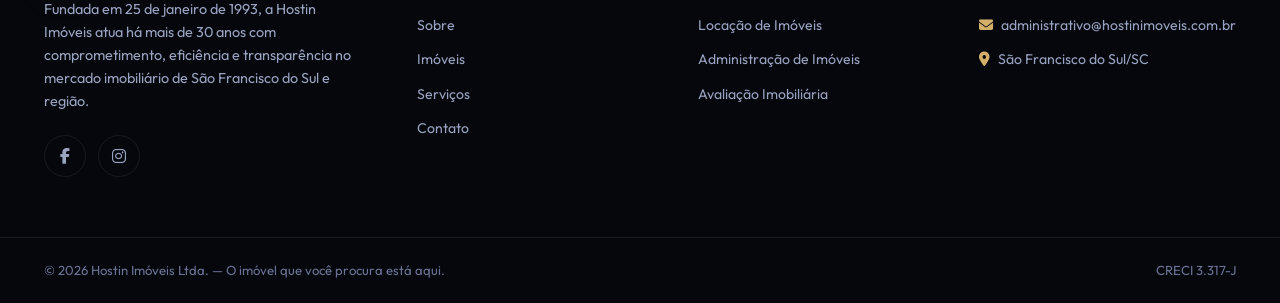
==== commit 00444b65: "Melhorar intro cinematográfica, cards clicáveis e galeria de fotos - Cards de imóveis agora são inte" ====
--- a/index.html
+++ b/index.html
@@ -74,11 +74,10 @@
 <!-- ===== CINEMATIC DOOR INTRO ===== -->
 <section id="cinematicIntro" class="cinematic-intro">
   <div class="cinematic-sticky">
-    <div class="cinematic-layer cinematic-exterior" id="cineExterior" style="background-image:url('https://images.unsplash.com/photo-1613977257363-707ba9348227?auto=format&fit=crop&w=1600&q=80')"></div>
-    <div class="cinematic-layer cinematic-interior" id="cineInterior" style="background-image:url('https://images.unsplash.com/photo-1512917774080-9991f1c4c750?auto=format&fit=crop&w=1600&q=80')"></div>
+    <div class="cinematic-layer cinematic-interior" id="cineInterior" style="background-image:url('https://images.unsplash.com/photo-1512917774080-9991f1c4c750?auto=format&fit=crop&w=1800&q=80')"></div>
     <div class="cinematic-glow" id="cineGlow"></div>
 
-    <div class="cinematic-doors">
+    <div class="cinematic-doors" style="--house-photo:url('https://images.unsplash.com/photo-1613977257363-707ba9348227?auto=format&fit=crop&w=1800&q=80')">
       <div class="door door-left" id="doorLeft"></div>
       <div class="door door-right" id="doorRight"></div>
     </div>
@@ -87,7 +86,7 @@
 
     <div class="cinematic-content" id="cineText">
       <p class="cinematic-tag">Hostin Imóveis &nbsp;•&nbsp; Desde 1993</p>
-      <h1 class="cinematic-title">Abra as portas para o <span class="text-gradient">seu novo lar</span></h1>
+      <h1 class="cinematic-title">Encontre o <span class="text-gradient">seu novo lar</span></h1>
     </div>
 
     <div class="cinematic-scrollcue" id="cineScrollCue">
@@ -177,6 +176,11 @@
 
 <!-- ===== SOBRE ===== -->
 <section id="sobre" class="about">
+  <div class="about-bg-anim" aria-hidden="true">
+    <span class="orb orb-gold"></span>
+    <span class="orb orb-violet"></span>
+    <span class="orb orb-soft"></span>
+  </div>
   <div class="container about-grid">
     <div class="about-visual" data-reveal>
       <div class="about-card-3d" id="aboutCard3d">
@@ -252,7 +256,7 @@
     <div class="properties-grid" id="propertiesGrid">
       <!-- Card 1 -->
       <article class="property-card" data-category="apartamento" data-reveal>
-        <div class="card-3d-wrap">
+        <a href="imovel.html?id=1" class="card-3d-wrap">
           <div class="property-image">
             <img src="https://cdnuso.com/11445/2025/05/d94c9022f080fb94406e7b256c30980c.jpg" alt="Apartamento no bairro João Costa, Joinville - SC">
             <span class="property-badge">Venda</span>
@@ -265,14 +269,14 @@
               <span><i class="fa-solid fa-bed"></i> 2 quartos</span>
               <span><i class="fa-solid fa-car"></i> 1 vaga</span>
             </div>
-            <a href="imovel.html?id=1" class="property-link">Ver detalhes <i class="fa-solid fa-arrow-right"></i></a>
-          </div>
-        </div>
+            <span class="property-link">Ver detalhes <i class="fa-solid fa-arrow-right"></i></span>
+          </div>
+        </a>
       </article>
 
       <!-- Card 2 -->
       <article class="property-card" data-category="apartamento" data-reveal>
-        <div class="card-3d-wrap">
+        <a href="imovel.html?id=2" class="card-3d-wrap">
           <div class="property-image">
             <img src="https://cdnuso.com/11445/2025/05/337ff4c4ea6b5cf61d1ea800f586937b.jpg" alt="Apartamento no bairro Bucarein, Joinville - SC">
             <span class="property-badge">Venda</span>
@@ -285,14 +289,14 @@
               <span><i class="fa-solid fa-bed"></i> 2 quartos</span>
               <span><i class="fa-solid fa-car"></i> 1 vaga</span>
             </div>
-            <a href="imovel.html?id=2" class="property-link">Ver detalhes <i class="fa-solid fa-arrow-right"></i></a>
-          </div>
-        </div>
+            <span class="property-link">Ver detalhes <i class="fa-solid fa-arrow-right"></i></span>
+          </div>
+        </a>
       </article>
 
       <!-- Card 3 -->
       <article class="property-card" data-category="casa" data-reveal>
-        <div class="card-3d-wrap">
+        <a href="imovel.html?id=3" class="card-3d-wrap">
           <div class="property-image">
             <img src="https://cdnuso.com/11445/2025/09/2f19970a4fd40a16c64c55ad400b3ba0.jpg" alt="Geminado no bairro Rocio Grande, São Francisco do Sul - SC">
             <span class="property-badge">Venda</span>
@@ -306,14 +310,14 @@
               <span><i class="fa-solid fa-bath"></i> 1 banheiro</span>
               <span><i class="fa-solid fa-car"></i> 2 vagas</span>
             </div>
-            <a href="imovel.html?id=3" class="property-link">Ver detalhes <i class="fa-solid fa-arrow-right"></i></a>
-          </div>
-        </div>
+            <span class="property-link">Ver detalhes <i class="fa-solid fa-arrow-right"></i></span>
+          </div>
+        </a>
       </article>
 
       <!-- Card 4 -->
       <article class="property-card" data-category="casa" data-reveal>
-        <div class="card-3d-wrap">
+        <a href="imovel.html?id=4" class="card-3d-wrap">
           <div class="property-image">
             <img src="https://cdnuso.com/11445/2023/01/485f8939e380b7dcfac8fd0602ca6990.jpg" alt="Geminado no bairro Ubatuba, São Francisco do Sul - SC">
             <span class="property-badge">Venda</span>
@@ -327,14 +331,14 @@
               <span><i class="fa-solid fa-bath"></i> 1 banheiro</span>
               <span><i class="fa-solid fa-car"></i> 1 vaga</span>
             </div>
-            <a href="imovel.html?id=4" class="property-link">Ver detalhes <i class="fa-solid fa-arrow-right"></i></a>
-          </div>
-        </div>
+            <span class="property-link">Ver detalhes <i class="fa-solid fa-arrow-right"></i></span>
+          </div>
+        </a>
       </article>
 
       <!-- Card 5 -->
       <article class="property-card" data-category="casa" data-reveal>
-        <div class="card-3d-wrap">
+        <a href="imovel.html?id=5" class="card-3d-wrap">
           <div class="property-image">
             <img src="https://cdnuso.com/11445/2023/03/bfb217b86a90ab94fa2b7bc6b66a252c.jpg" alt="Geminado no bairro Acaraí, São Francisco do Sul - SC">
             <span class="property-badge property-badge-rent">Aluguel</span>
@@ -348,14 +352,14 @@
               <span><i class="fa-solid fa-bath"></i> 1 banheiro</span>
               <span><i class="fa-solid fa-car"></i> 1 vaga</span>
             </div>
-            <a href="imovel.html?id=5" class="property-link">Ver detalhes <i class="fa-solid fa-arrow-right"></i></a>
-          </div>
-        </div>
+            <span class="property-link">Ver detalhes <i class="fa-solid fa-arrow-right"></i></span>
+          </div>
+        </a>
       </article>
 
       <!-- Card 6 -->
       <article class="property-card" data-category="apartamento" data-reveal>
-        <div class="card-3d-wrap">
+        <a href="imovel.html?id=6" class="card-3d-wrap">
           <div class="property-image">
             <img src="https://cdnuso.com/11445/2026/06/313241654.jpg" alt="Apartamento no Centro de São Francisco do Sul - SC">
             <span class="property-badge property-badge-rent">Aluguel</span>
@@ -369,14 +373,14 @@
               <span><i class="fa-solid fa-bath"></i> 1 banheiro</span>
               <span><i class="fa-solid fa-car"></i> 3 vagas</span>
             </div>
-            <a href="imovel.html?id=6" class="property-link">Ver detalhes <i class="fa-solid fa-arrow-right"></i></a>
-          </div>
-        </div>
+            <span class="property-link">Ver detalhes <i class="fa-solid fa-arrow-right"></i></span>
+          </div>
+        </a>
       </article>
 
       <!-- Card 7 -->
       <article class="property-card" data-category="comercial" data-reveal>
-        <div class="card-3d-wrap">
+        <a href="imovel.html?id=7" class="card-3d-wrap">
           <div class="property-image">
             <img src="https://cdnuso.com/11445/2026/04/2794684a7f3876b52666675e088be35e.jpg" alt="Sala comercial no Centro de São Francisco do Sul - SC">
             <span class="property-badge property-badge-rent">Aluguel</span>
@@ -389,9 +393,9 @@
               <span><i class="fa-solid fa-bath"></i> 1 banheiro</span>
               <span><i class="fa-solid fa-car"></i> 2 vagas</span>
             </div>
-            <a href="imovel.html?id=7" class="property-link">Ver detalhes <i class="fa-solid fa-arrow-right"></i></a>
-          </div>
-        </div>
+            <span class="property-link">Ver detalhes <i class="fa-solid fa-arrow-right"></i></span>
+          </div>
+        </a>
       </article>
     </div>
     <p class="properties-note" data-reveal>* Imóveis, fotos e preços reais extraídos do site oficial hostinimoveis.com.br em setembro/2026 — a disponibilidade pode ter mudado, confirme com a Hostin Imóveis.</p>
--- a/assets/css/style.css
+++ b/assets/css/style.css
@@ -339,7 +339,45 @@
 .section-head.center .section-desc{ max-width: 560px; }
 
 /* ---------- About ---------- */
-.about{ background: var(--bg); }
+.about{ background: var(--bg); overflow: hidden; }
+.about-bg-anim{ position: absolute; inset: 0; z-index: 0; pointer-events: none; overflow: hidden; }
+.about-grid{ position: relative; z-index: 1; }
+.orb{ position: absolute; border-radius: 50%; filter: blur(70px); opacity: .32; will-change: transform; }
+.orb-gold{
+  width: 440px; height: 440px; top: -12%; left: 52%;
+  background: radial-gradient(circle, rgba(212,175,106,.95), transparent 70%);
+  animation: orbFloat1 24s ease-in-out infinite;
+}
+.orb-violet{
+  width: 380px; height: 380px; bottom: -18%; left: 2%;
+  background: radial-gradient(circle, rgba(111,123,255,.85), transparent 70%);
+  animation: orbFloat2 28s ease-in-out infinite;
+}
+.orb-soft{
+  width: 300px; height: 300px; top: 32%; left: 22%;
+  background: radial-gradient(circle, rgba(255,255,255,.4), transparent 70%);
+  animation: orbFloat3 32s ease-in-out infinite;
+}
+@keyframes orbFloat1{
+  0%, 100%{ transform: translate(0,0) scale(1); }
+  50%{ transform: translate(-70px, 50px) scale(1.15); }
+}
+@keyframes orbFloat2{
+  0%, 100%{ transform: translate(0,0) scale(1); }
+  50%{ transform: translate(60px, -40px) scale(1.1); }
+}
+@keyframes orbFloat3{
+  0%, 100%{ transform: translate(0,0) scale(1); }
+  50%{ transform: translate(-40px, -60px) scale(1.2); }
+}
+@media (prefers-reduced-motion: reduce){
+  .orb{ animation: none; }
+}
+@media (max-width: 860px){
+  .orb-gold{ width: 280px; height: 280px; }
+  .orb-violet{ width: 240px; height: 240px; }
+  .orb-soft{ width: 200px; height: 200px; }
+}
 .about-grid{ display: grid; grid-template-columns: .85fr 1.15fr; gap: 80px; align-items: center; }
 .about-visual{ position: relative; }
 .about-card-3d{
@@ -396,6 +434,7 @@
 }
 .property-card{ perspective: 1200px; }
 .card-3d-wrap{
+  display: block;
   background: var(--surface);
   border: 1px solid var(--border);
   border-radius: var(--radius);
@@ -403,6 +442,9 @@
   transition: transform .12s ease-out, box-shadow .4s var(--ease), border-color .4s;
   transform-style: preserve-3d;
   height: 100%;
+  color: inherit;
+  text-decoration: none;
+  cursor: pointer;
 }
 .card-3d-wrap:hover{ box-shadow: var(--shadow-soft); border-color: rgba(212,175,106,.35); }
 
@@ -688,7 +730,6 @@
   background-position: center;
   will-change: transform, opacity;
 }
-.cinematic-exterior{ z-index: 1; filter: saturate(0.9) brightness(0.55); }
 .cinematic-interior{ z-index: 2; opacity: 0; filter: saturate(1.05) brightness(0.85); }
 .cinematic-glow{
   position: absolute; inset: 0; z-index: 3; opacity: 0;
@@ -696,6 +737,9 @@
   mix-blend-mode: screen;
   will-change: opacity;
 }
+/* The doors ARE the property photo — split in half and seamless at rest.
+   As the user scrolls, each half zooms slightly then rotates open like a
+   real double door, revealing the interior layer behind. */
 .cinematic-doors{
   position: absolute; inset: 0; z-index: 5;
   display: flex;
@@ -705,35 +749,41 @@
   width: 50%; height: 100%;
   position: relative;
   transform-style: preserve-3d;
-  background:
-    linear-gradient(135deg, #241609 0%, #4a2f18 45%, #2a1a0c 100%);
-  box-shadow: inset 0 0 90px rgba(0,0,0,.65), inset 0 0 2px rgba(212,175,106,.4);
-  will-change: transform;
+  background-image: var(--house-photo);
+  background-repeat: no-repeat;
+  background-size: 200% 100%;
+  will-change: transform, background-size;
+  --frame-opacity: 0;
 }
 .door::before{
   content: "";
-  position: absolute; inset: 8% 10%;
-  border: 2px solid rgba(212,175,106,.28);
+  position: absolute; inset: 6% 8%;
+  border: 1.5px solid rgba(212,175,106,.55);
   border-radius: 4px;
+  opacity: var(--frame-opacity);
+  box-shadow: inset 0 0 60px rgba(0,0,0,.35);
 }
 .door::after{
   content: "";
   position: absolute; top: 50%; width: 10px; height: 10px;
   border-radius: 50%;
   background: radial-gradient(circle at 35% 35%, var(--gold-light), var(--gold-dark));
-  box-shadow: 0 0 12px rgba(212,175,106,.6);
+  box-shadow: 0 0 12px rgba(212,175,106,.8);
   transform: translateY(-50%);
-}
-.door-left{ transform-origin: left center; border-right: 1px solid rgba(0,0,0,.5); }
+  opacity: var(--frame-opacity);
+}
+.door-left{ background-position: 0% center; transform-origin: left center; }
 .door-left::after{ right: 6%; }
-.door-right{ transform-origin: right center; border-left: 1px solid rgba(0,0,0,.5); }
+.door-right{ background-position: 100% center; transform-origin: right center; }
 .door-right::after{ left: 6%; }
+.door-left::before{ box-shadow: inset -30px 0 50px -20px rgba(0,0,0, var(--frame-opacity)); }
+.door-right::before{ box-shadow: inset 30px 0 50px -20px rgba(0,0,0, var(--frame-opacity)); }
 
 .cinematic-vignette{
   position: absolute; inset: 0; z-index: 6; pointer-events: none;
   background:
-    radial-gradient(ellipse 90% 70% at 50% 45%, transparent 40%, rgba(0,0,0,.55) 100%),
-    linear-gradient(180deg, rgba(0,0,0,.5) 0%, transparent 22%, transparent 70%, #070a12 100%);
+    radial-gradient(ellipse 90% 70% at 50% 45%, transparent 35%, rgba(0,0,0,.5) 100%),
+    linear-gradient(180deg, rgba(0,0,0,.6) 0%, rgba(0,0,0,.15) 18%, transparent 38%, transparent 68%, #070a12 100%);
 }
 .cinematic-content{
   position: relative; z-index: 7;
@@ -833,8 +883,89 @@
 
 .property-body-section{ background: var(--bg); padding-top: 70px; }
 .property-detail-grid{ display: grid; grid-template-columns: 1.6fr 1fr; gap: 60px; align-items: start; }
-.property-gallery{ border-radius: var(--radius-lg); overflow: hidden; margin-bottom: 40px; border: 1px solid var(--border); }
-.property-gallery img{ width: 100%; aspect-ratio: 16/9; object-fit: cover; }
+.property-gallery{ margin-bottom: 40px; }
+.gallery-main{
+  position: relative;
+  border-radius: var(--radius-lg); overflow: hidden; border: 1px solid var(--border);
+  background: var(--surface);
+  cursor: zoom-in;
+}
+.gallery-main img{ width: 100%; aspect-ratio: 16/9; object-fit: cover; display: block; transition: opacity .25s ease; }
+.gallery-nav{
+  position: absolute; top: 50%; transform: translateY(-50%);
+  width: 44px; height: 44px; border-radius: 50%;
+  background: rgba(10,14,26,.6); backdrop-filter: blur(6px);
+  border: 1px solid rgba(255,255,255,.15); color: #fff;
+  display: flex; align-items: center; justify-content: center;
+  transition: background .3s, transform .3s;
+}
+.gallery-nav:hover{ background: rgba(212,175,106,.85); color: #14100a; }
+.gallery-prev{ left: 16px; }
+.gallery-next{ right: 16px; }
+.gallery-counter{
+  position: absolute; bottom: 14px; right: 14px;
+  background: rgba(10,14,26,.7); backdrop-filter: blur(6px);
+  color: #fff; font-size: .8rem; padding: 5px 12px; border-radius: 100px;
+}
+.gallery-expand{
+  position: absolute; top: 14px; right: 14px;
+  width: 38px; height: 38px; border-radius: 50%;
+  background: rgba(10,14,26,.6); backdrop-filter: blur(6px);
+  border: 1px solid rgba(255,255,255,.15); color: #fff;
+  display: flex; align-items: center; justify-content: center;
+  transition: background .3s;
+}
+.gallery-expand:hover{ background: rgba(212,175,106,.85); color: #14100a; }
+.gallery-thumbs{
+  display: flex; gap: 10px; margin-top: 12px; overflow-x: auto; padding-bottom: 4px;
+}
+.gallery-thumb{
+  flex: 0 0 auto; width: 84px; height: 64px; border-radius: var(--radius-sm); overflow: hidden;
+  border: 2px solid transparent; opacity: .55; transition: opacity .3s, border-color .3s;
+  padding: 0;
+}
+.gallery-thumb img{ width: 100%; height: 100%; object-fit: cover; display: block; }
+.gallery-thumb:hover{ opacity: .85; }
+.gallery-thumb.active{ opacity: 1; border-color: var(--gold); }
+
+.gallery-note{
+  margin-top: 14px; font-size: .8rem; color: var(--text-dimmer);
+}
+
+/* ---------- Lightbox ---------- */
+.lightbox{
+  position: fixed; inset: 0; z-index: 2000;
+  background: rgba(4,6,12,.94);
+  display: flex; align-items: center; justify-content: center;
+  opacity: 0; visibility: hidden;
+  transition: opacity .3s ease, visibility .3s ease;
+}
+.lightbox.open{ opacity: 1; visibility: visible; }
+.lightbox-inner{ position: relative; max-width: 92vw; max-height: 86vh; }
+.lightbox-inner img{ max-width: 92vw; max-height: 86vh; object-fit: contain; border-radius: 12px; display: block; }
+.lightbox-close{
+  position: absolute; top: -50px; right: 0;
+  width: 42px; height: 42px; border-radius: 50%;
+  background: rgba(255,255,255,.08); border: 1px solid rgba(255,255,255,.2); color: #fff;
+  display: flex; align-items: center; justify-content: center; font-size: 1.1rem;
+  transition: background .3s;
+}
+.lightbox-close:hover{ background: rgba(212,175,106,.85); color: #14100a; }
+.lightbox-nav{
+  position: absolute; top: 50%; transform: translateY(-50%);
+  width: 50px; height: 50px; border-radius: 50%;
+  background: rgba(255,255,255,.08); border: 1px solid rgba(255,255,255,.2); color: #fff;
+  display: flex; align-items: center; justify-content: center; font-size: 1.1rem;
+  transition: background .3s;
+}
+.lightbox-nav:hover{ background: rgba(212,175,106,.85); color: #14100a; }
+.lightbox-prev{ left: -70px; }
+.lightbox-next{ right: -70px; }
+@media (max-width: 900px){
+  .lightbox-prev{ left: 10px; }
+  .lightbox-next{ right: 10px; }
+  .lightbox-close{ top: 10px; right: 10px; }
+}
 .property-section-title{ font-family: 'Playfair Display', serif; font-size: 1.5rem; color: var(--text); margin: 36px 0 16px; }
 .property-main > .property-section-title:first-child{ margin-top: 0; }
 .property-description{ color: var(--text-dim); font-size: 1.02rem; line-height: 1.75; }
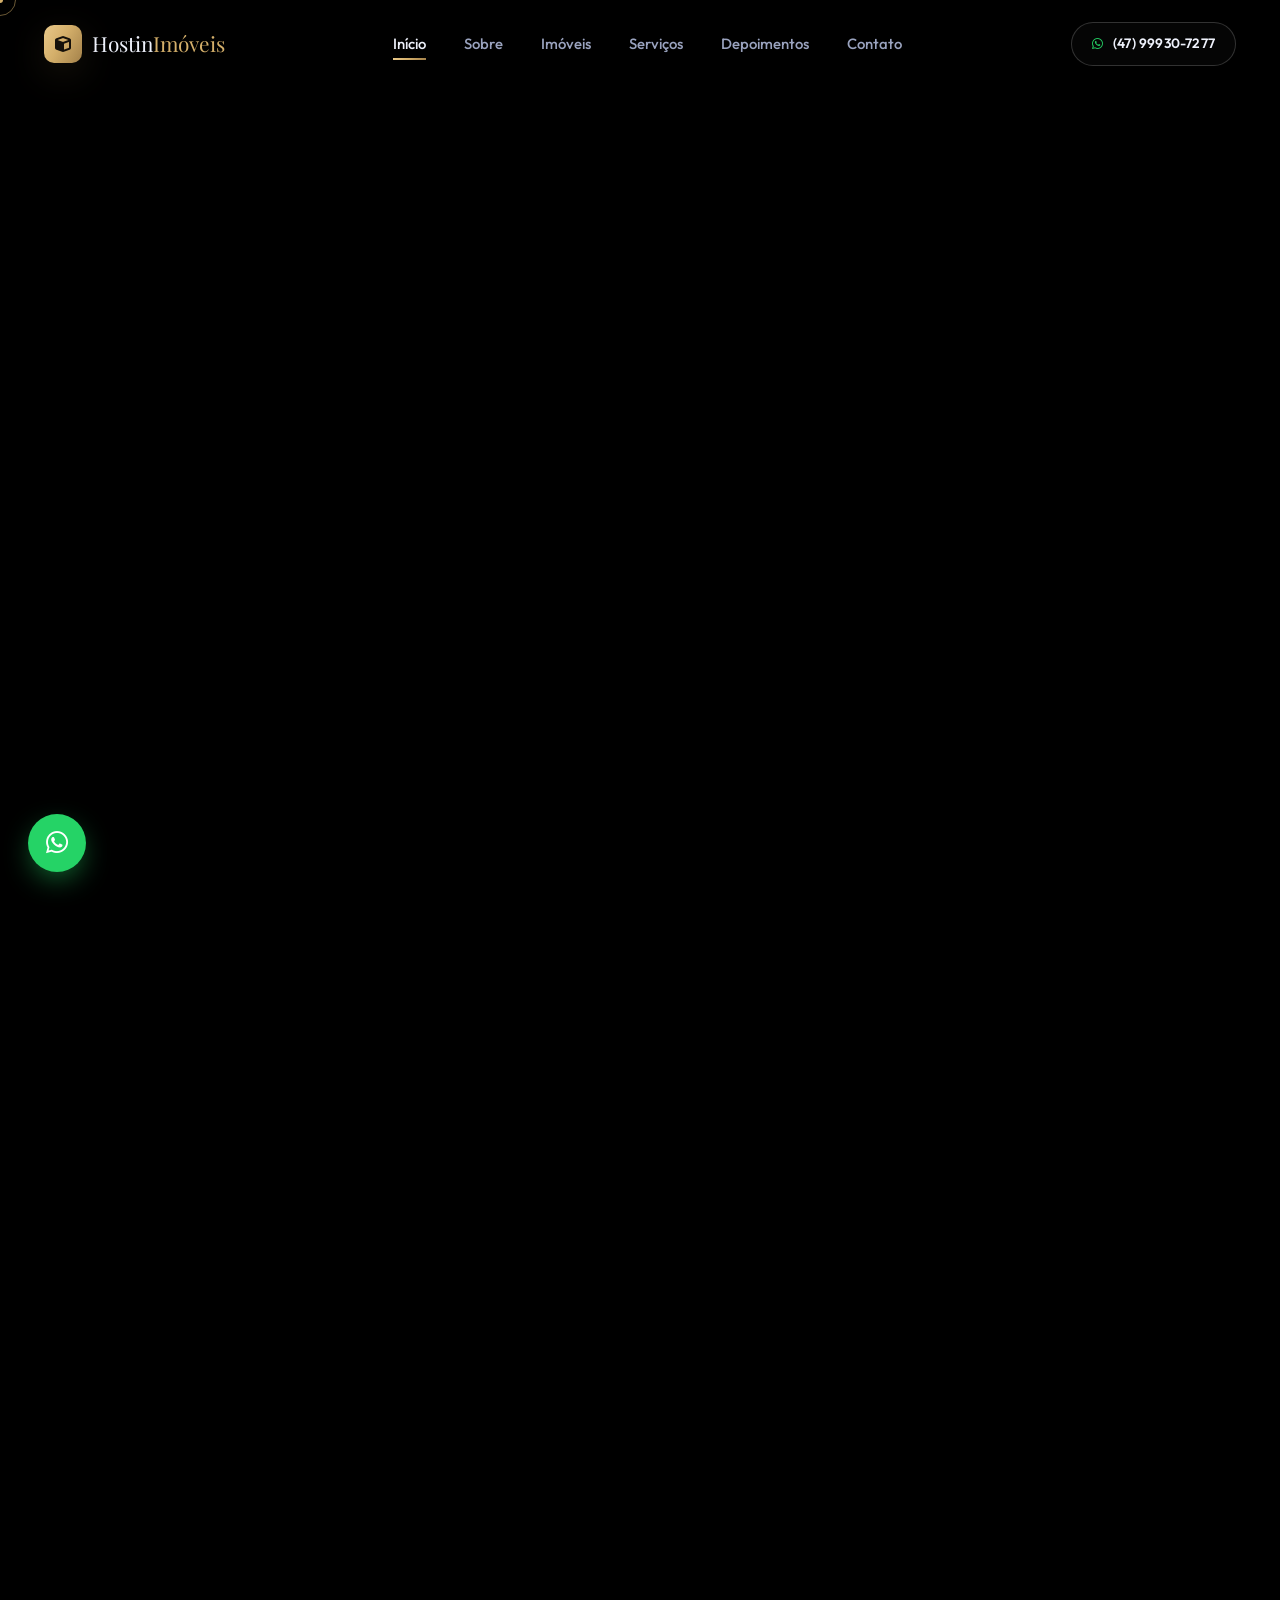
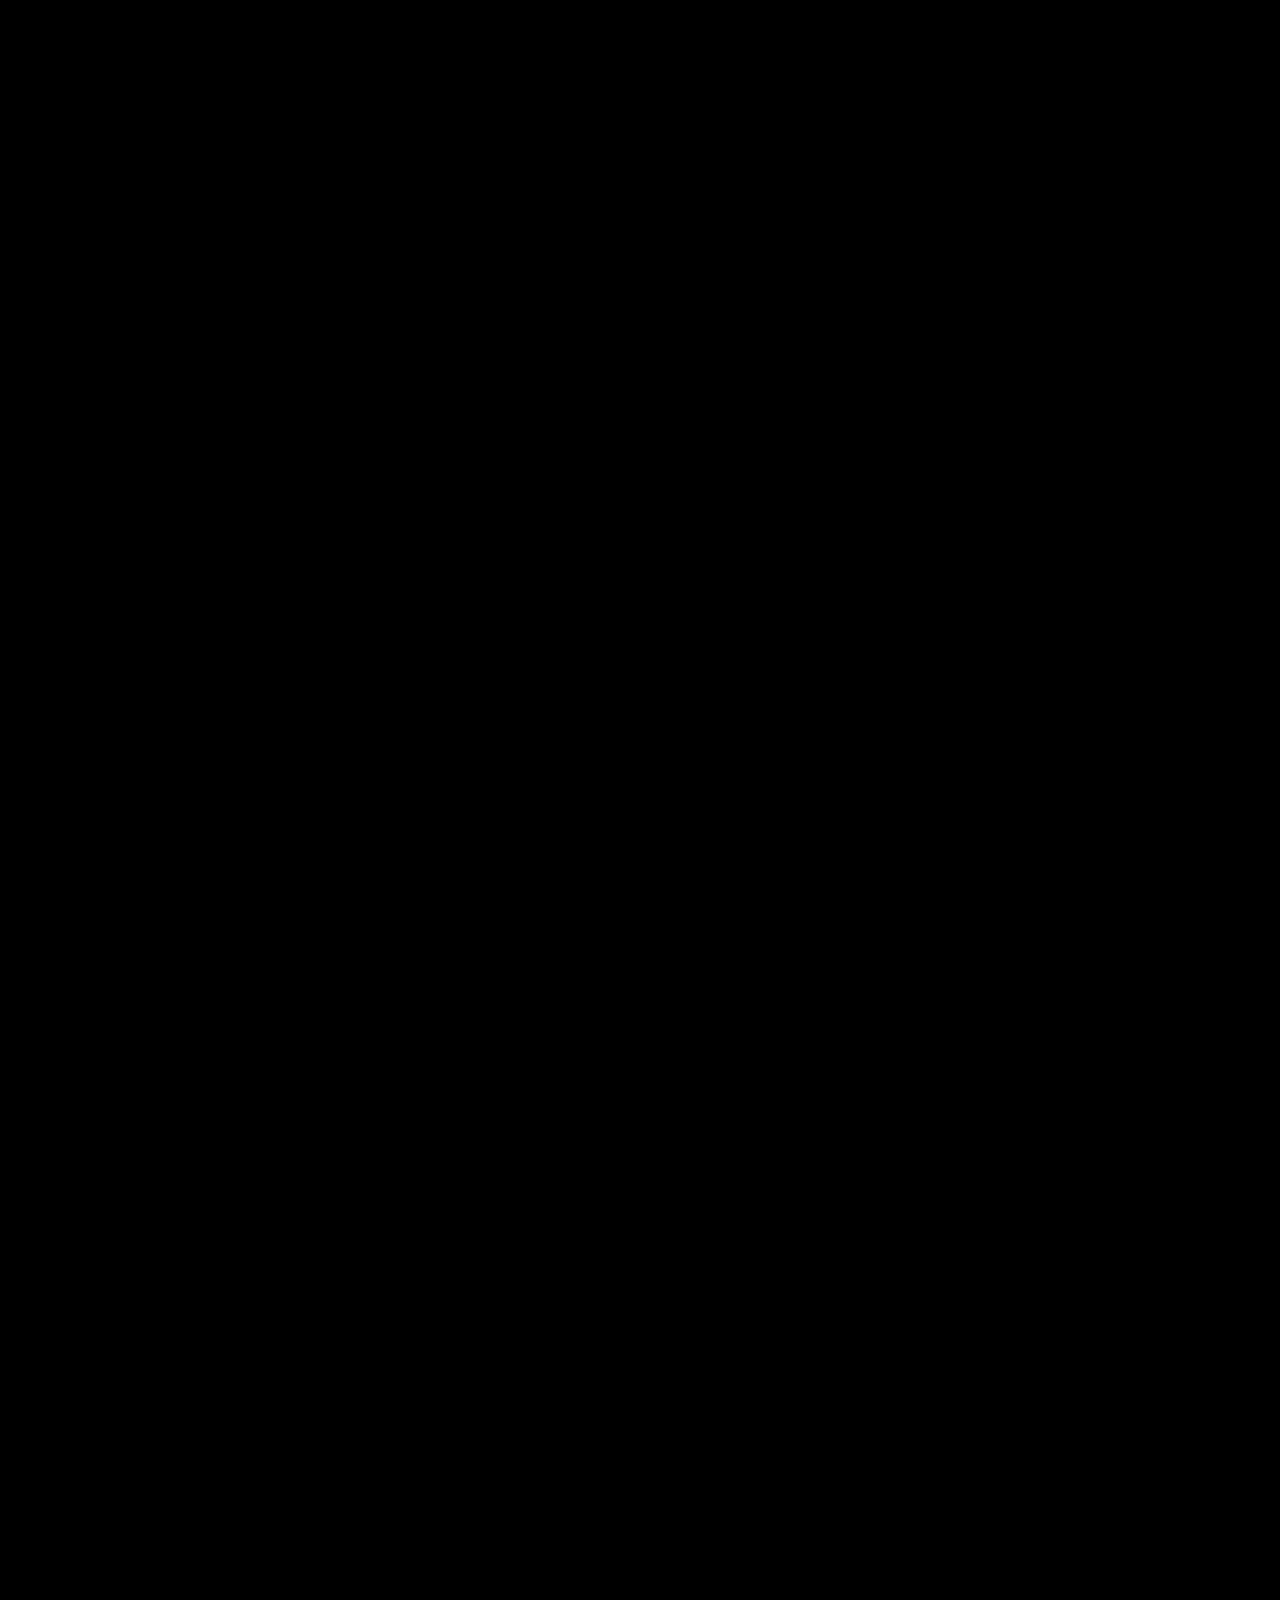
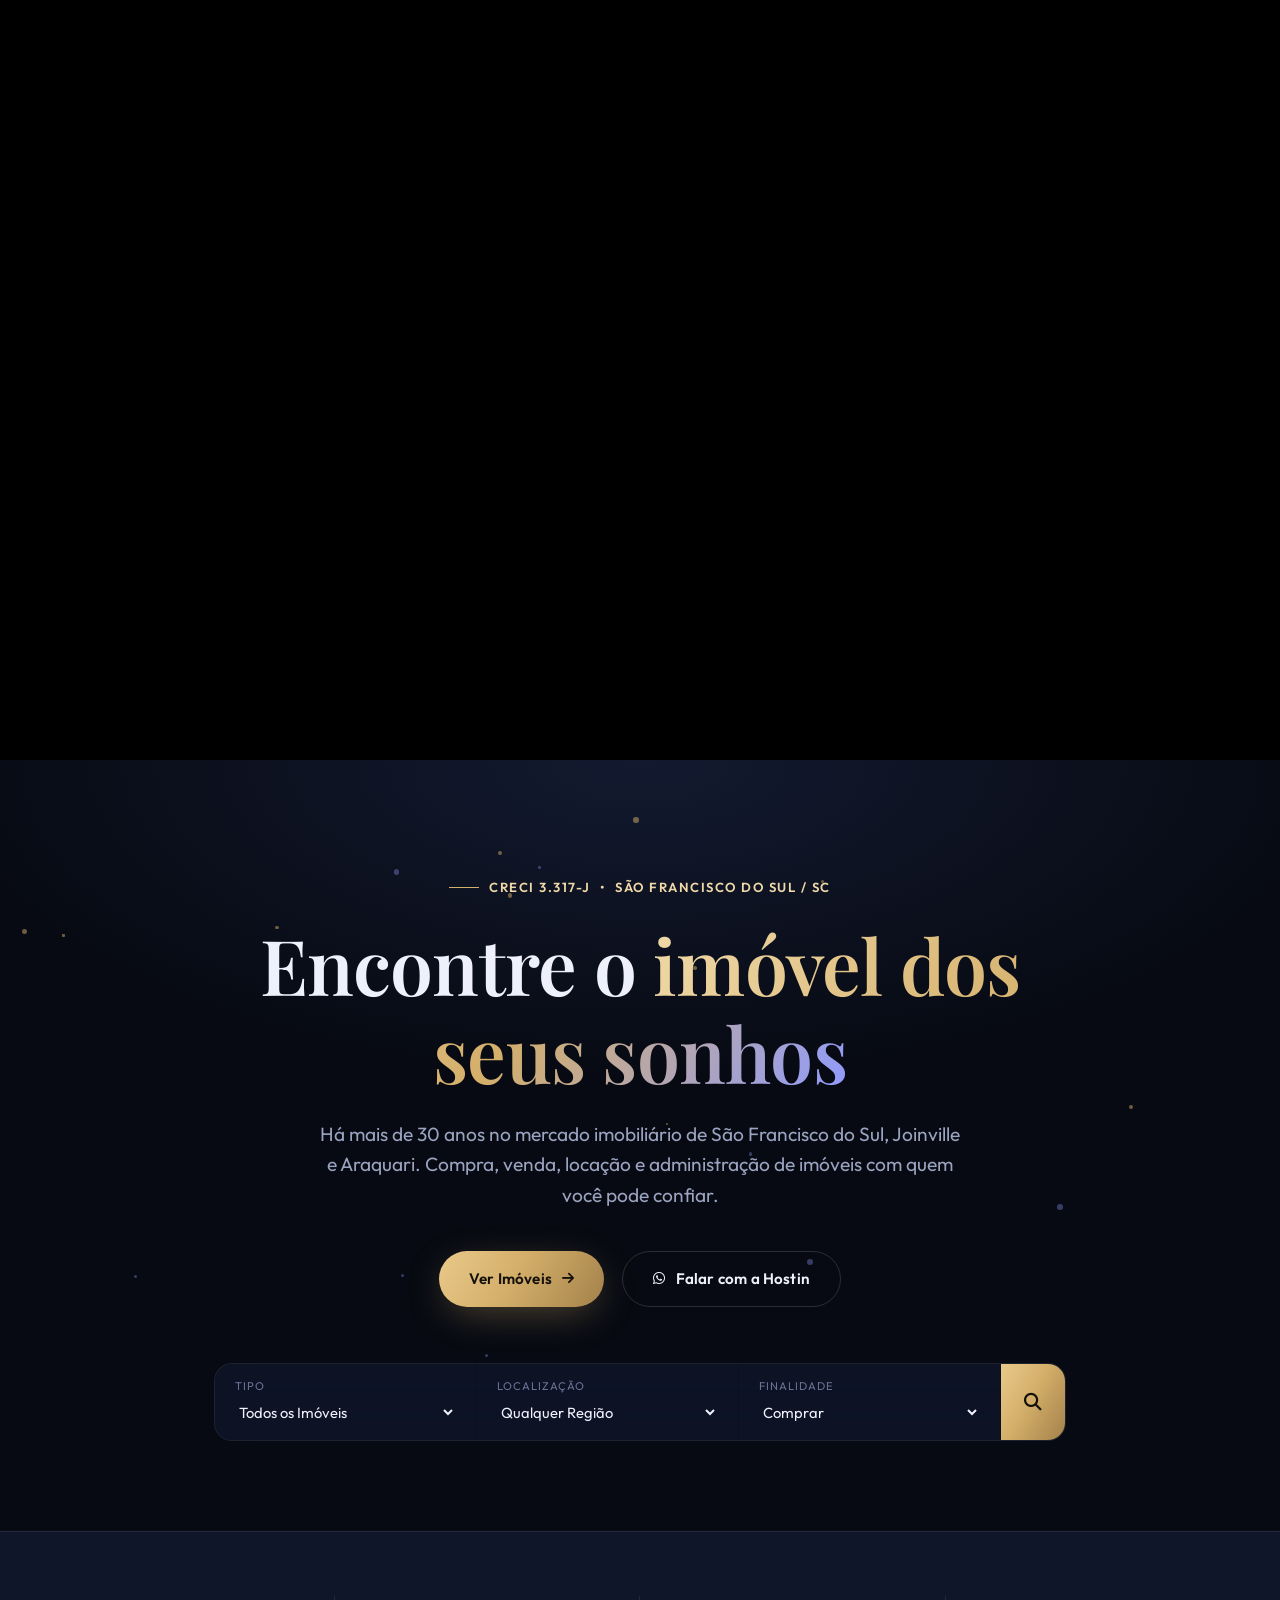
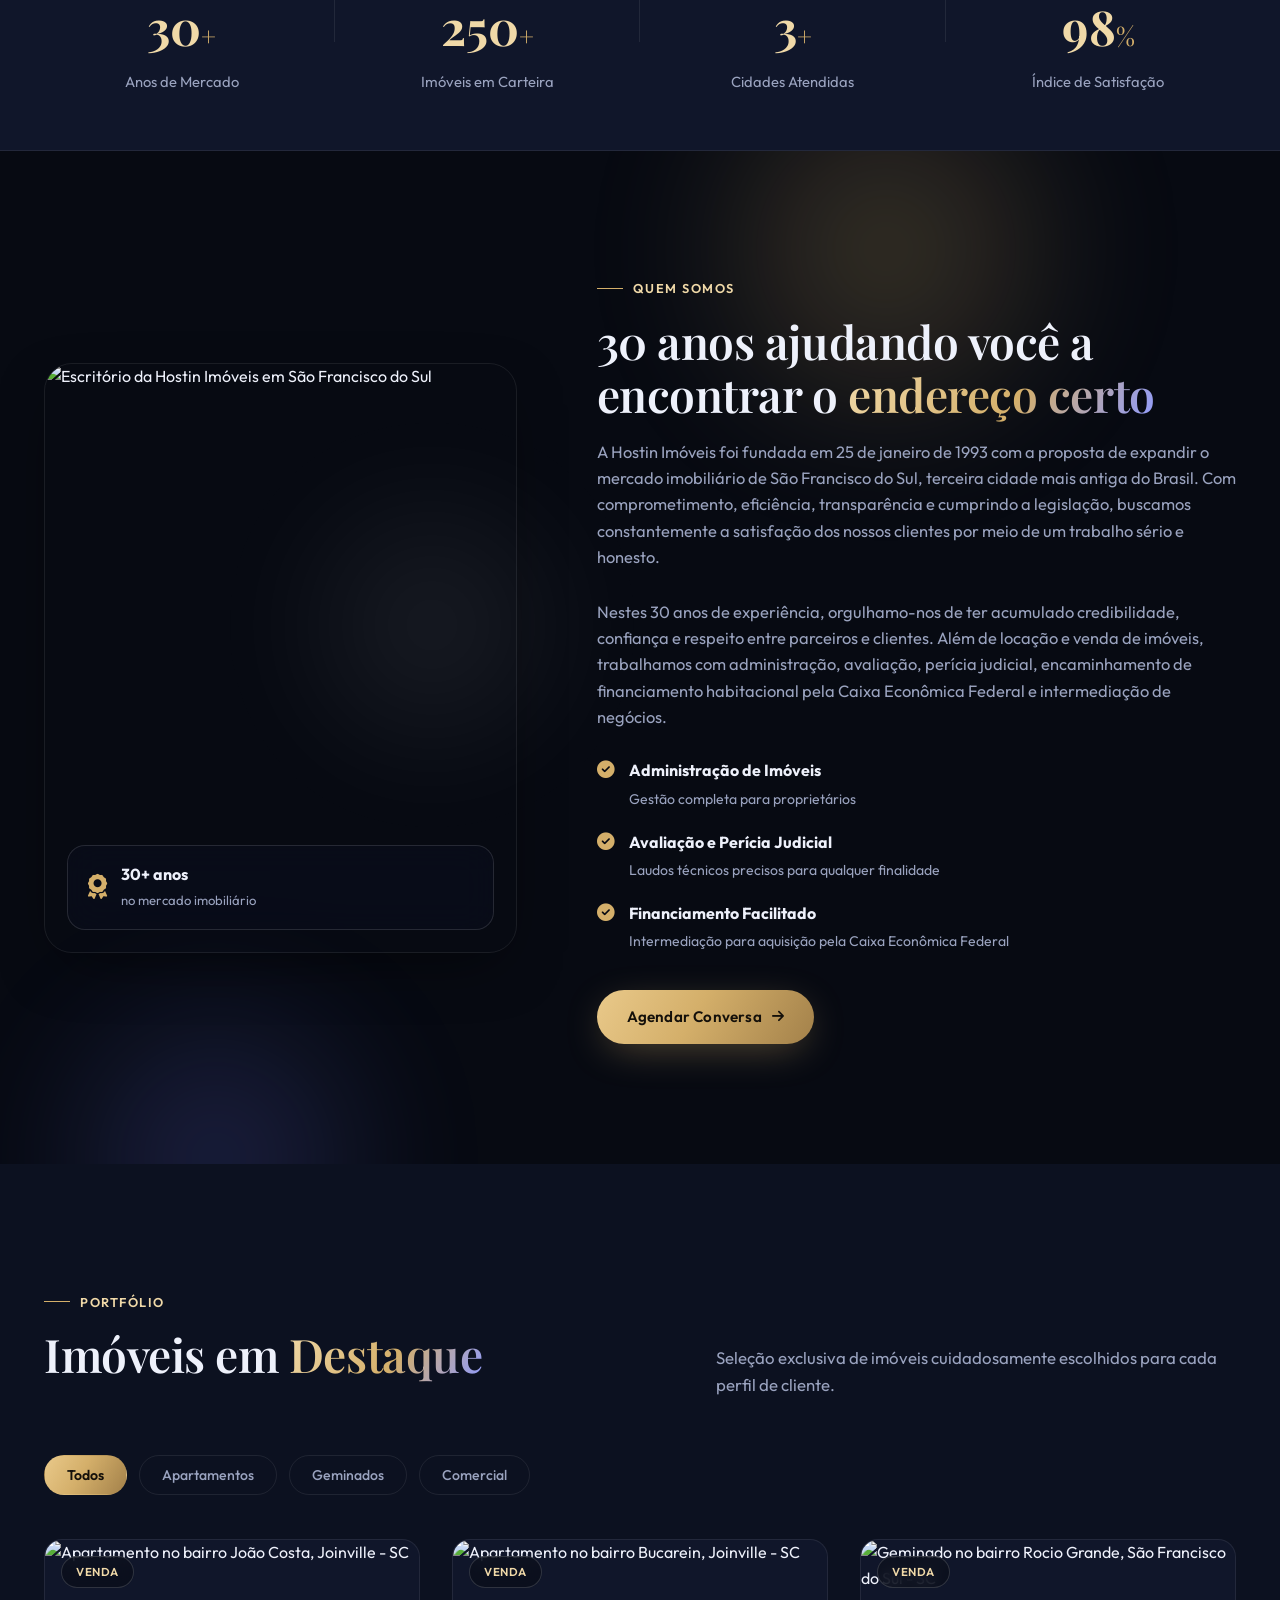
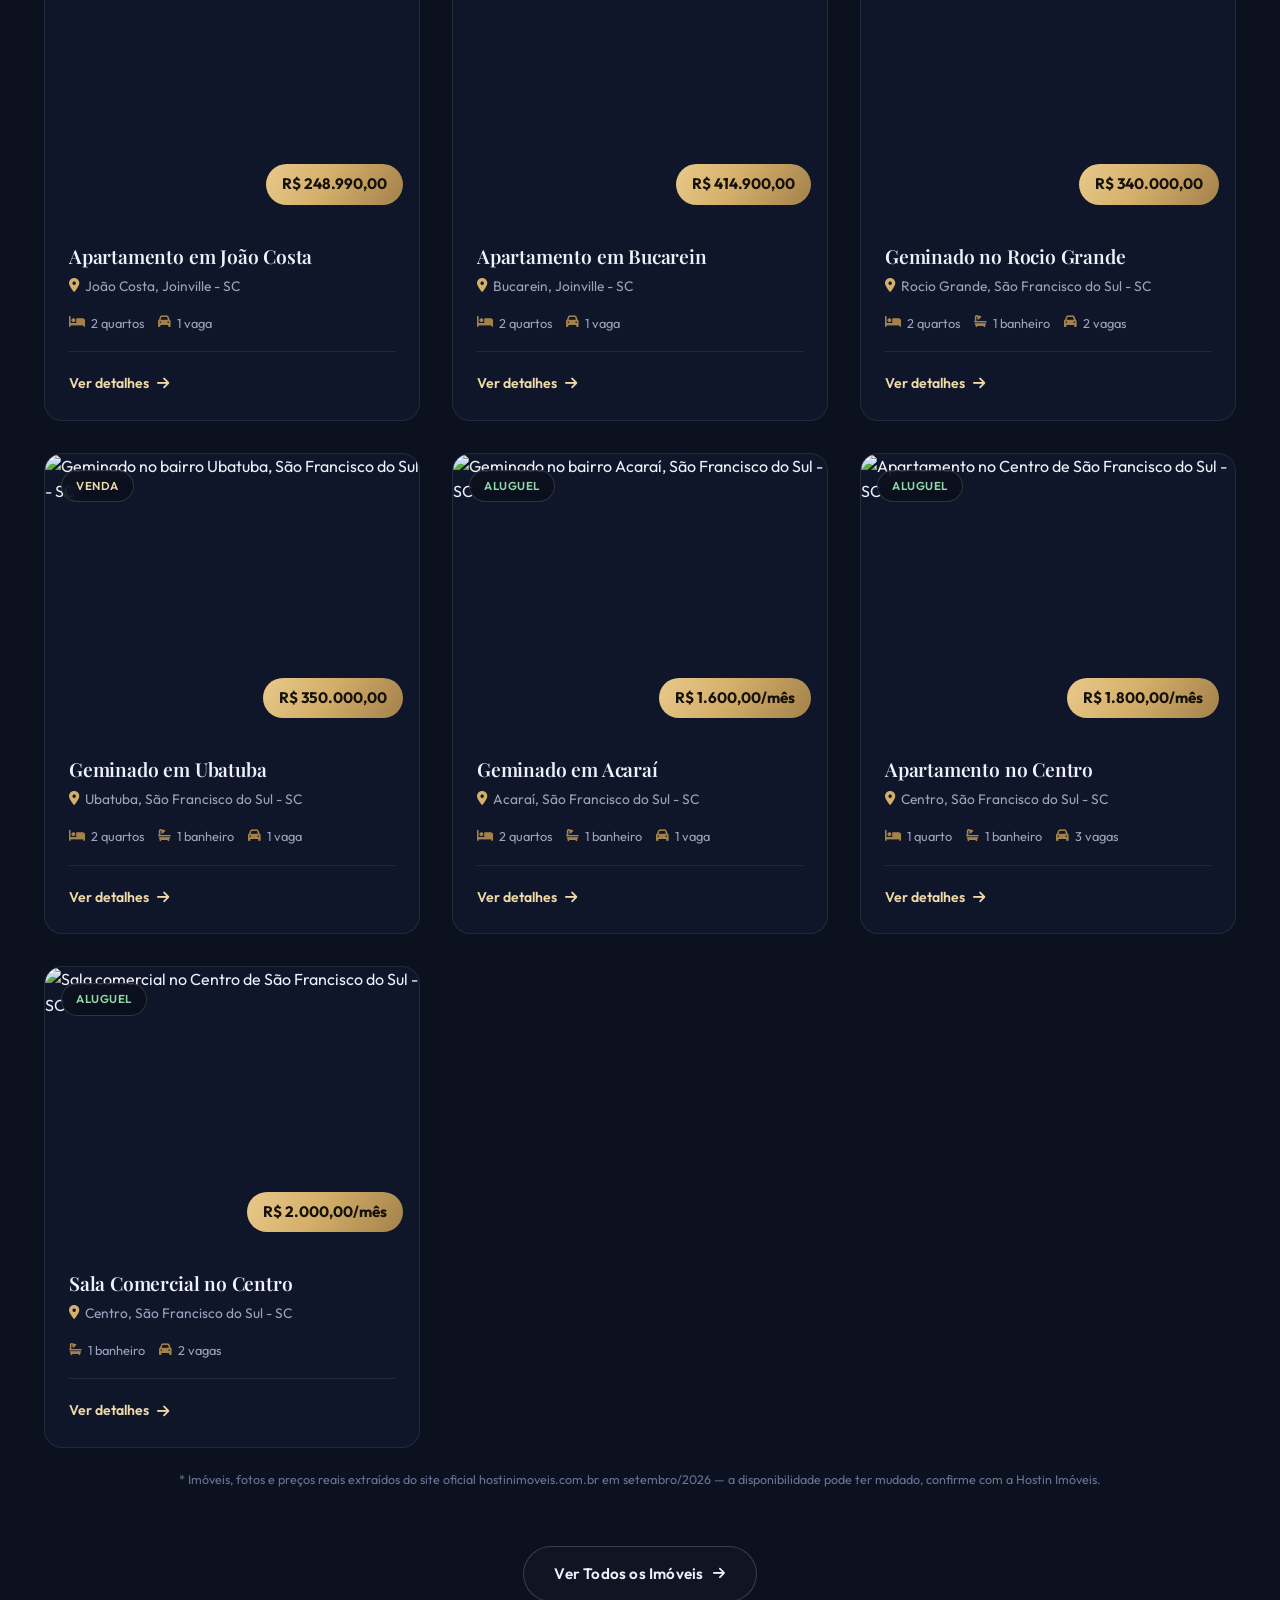
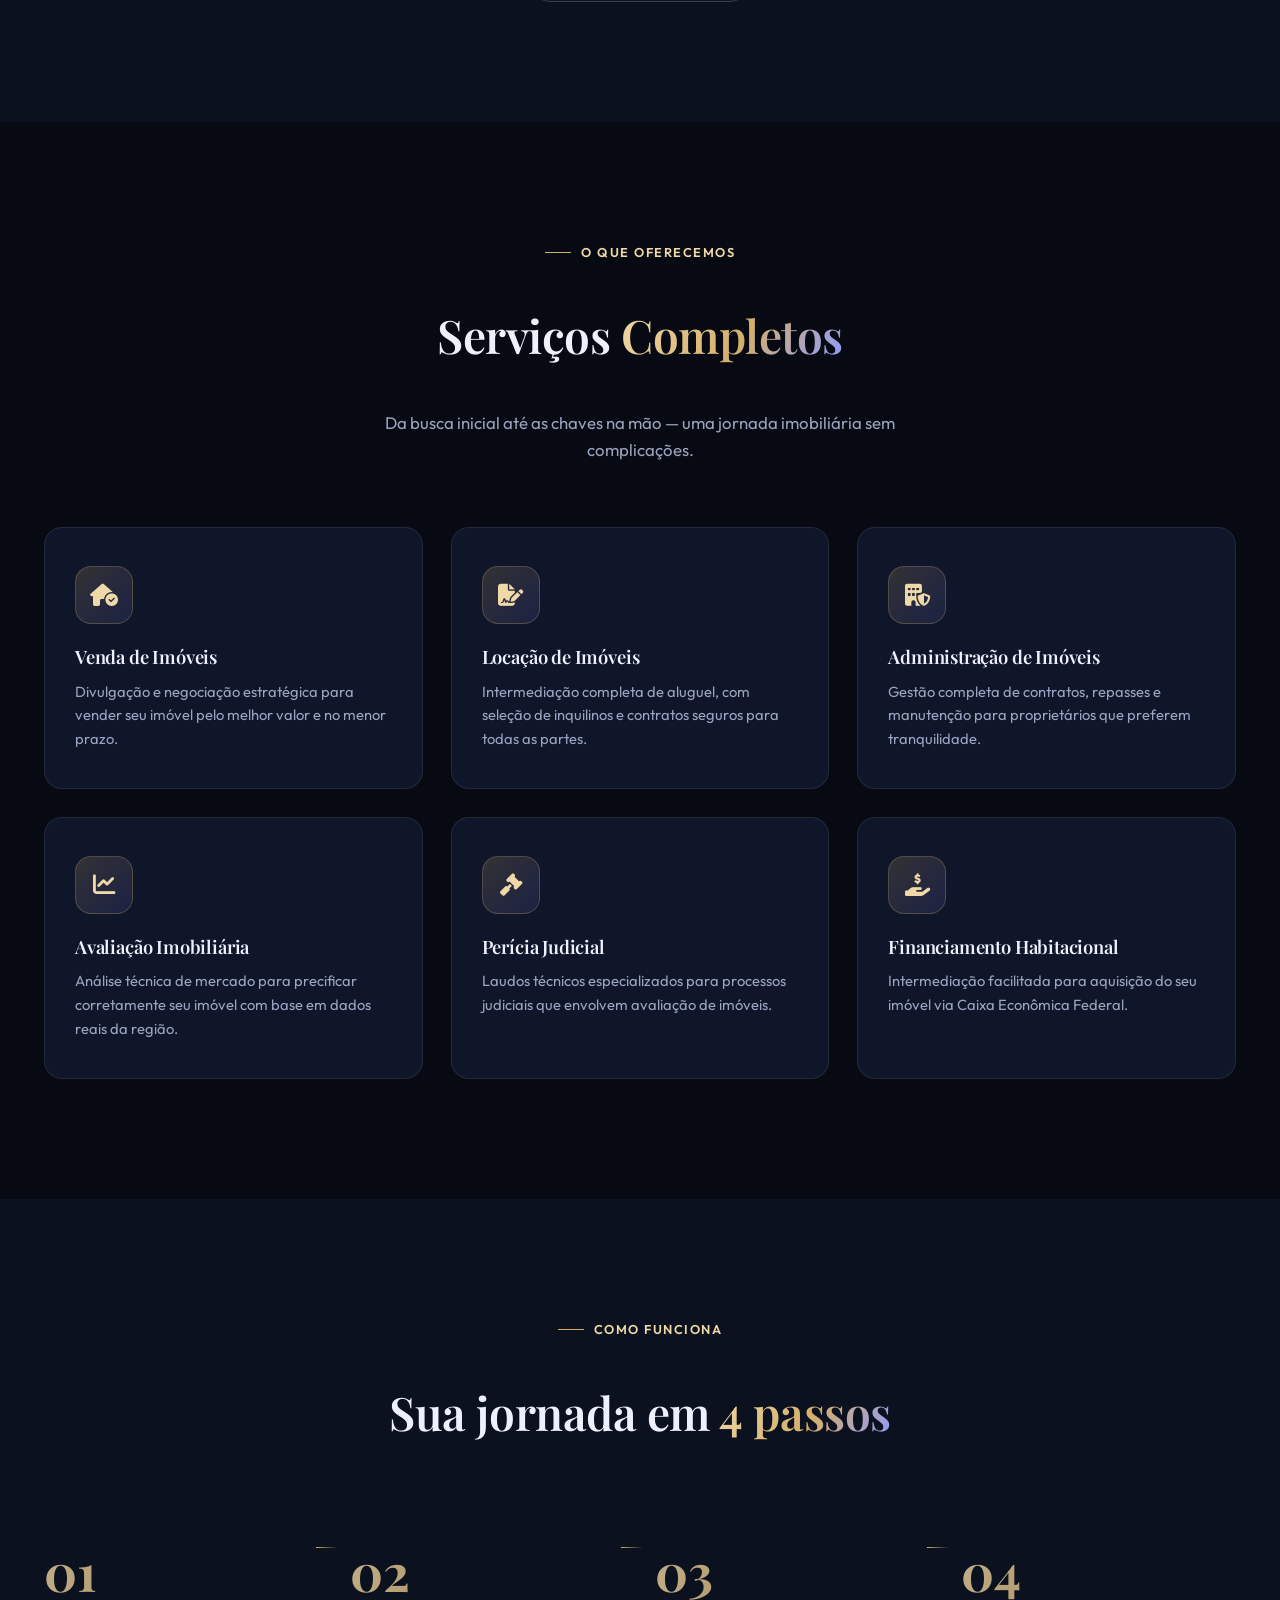
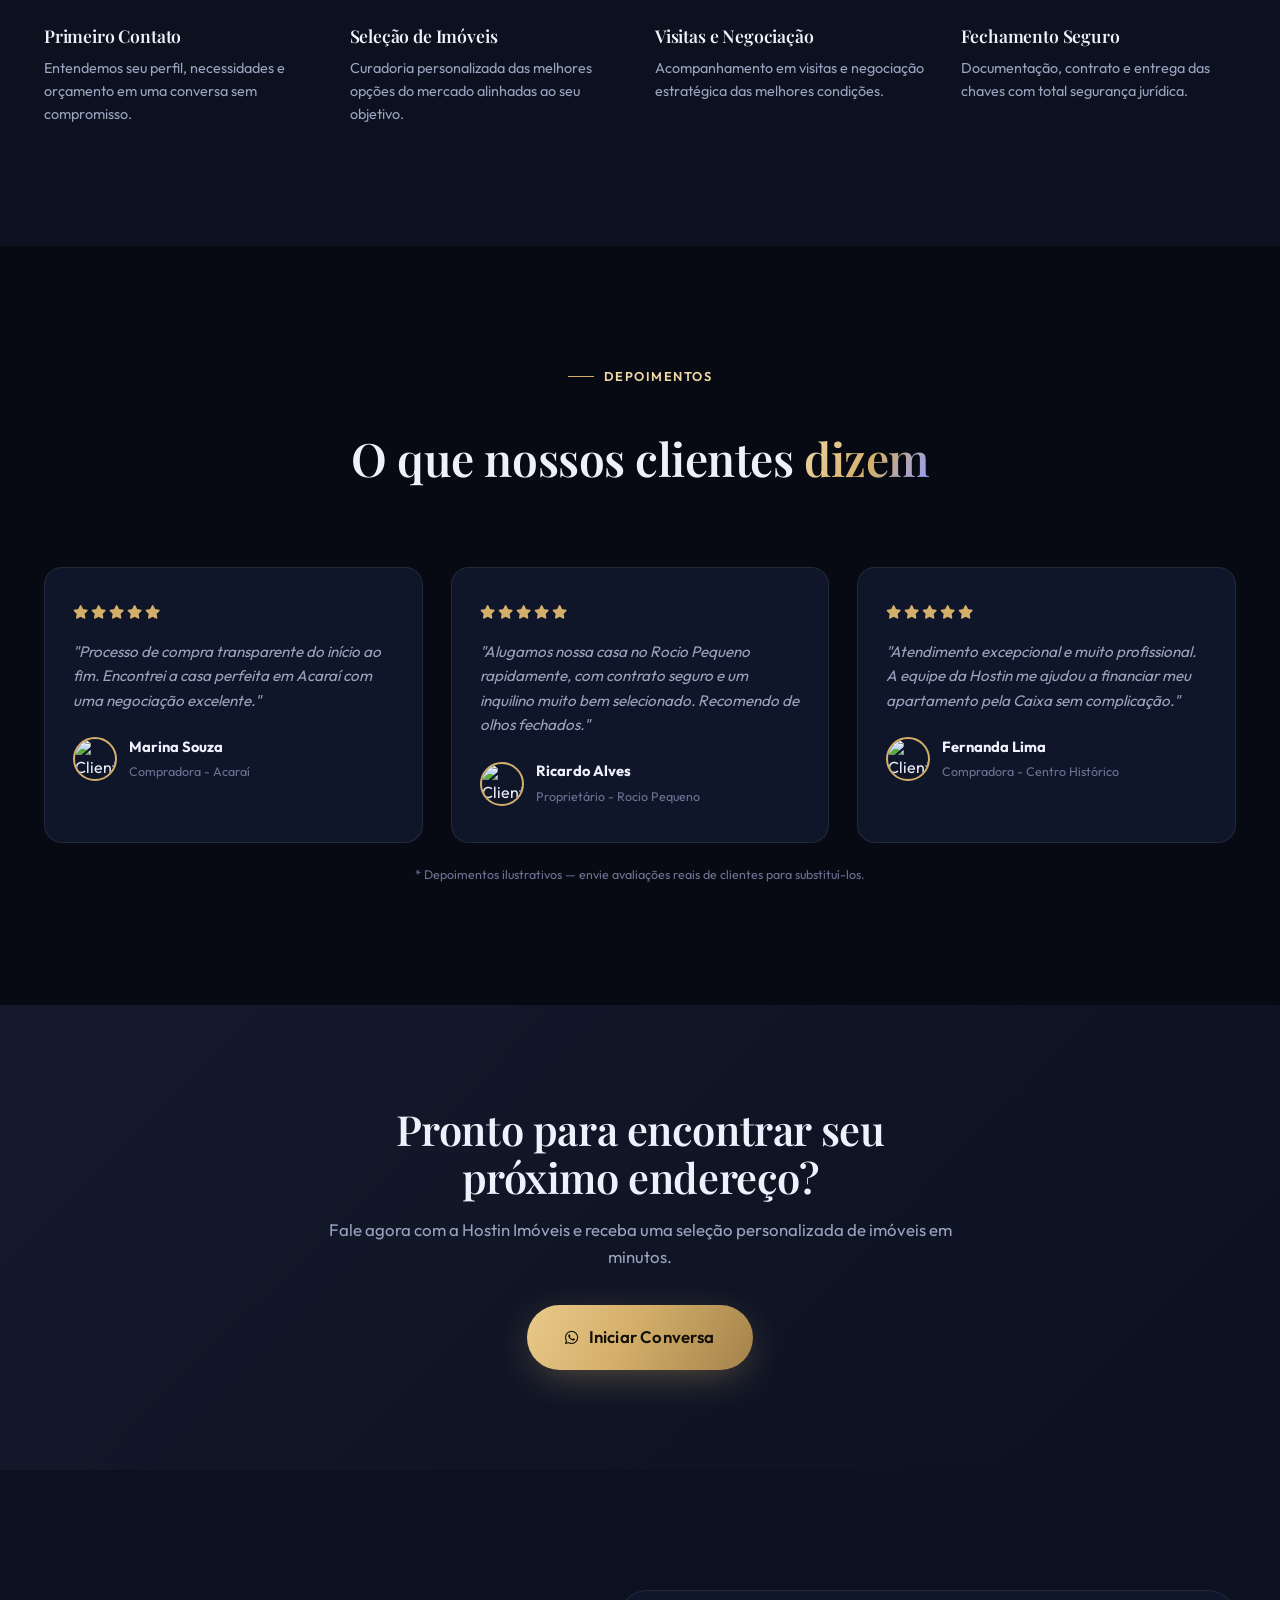
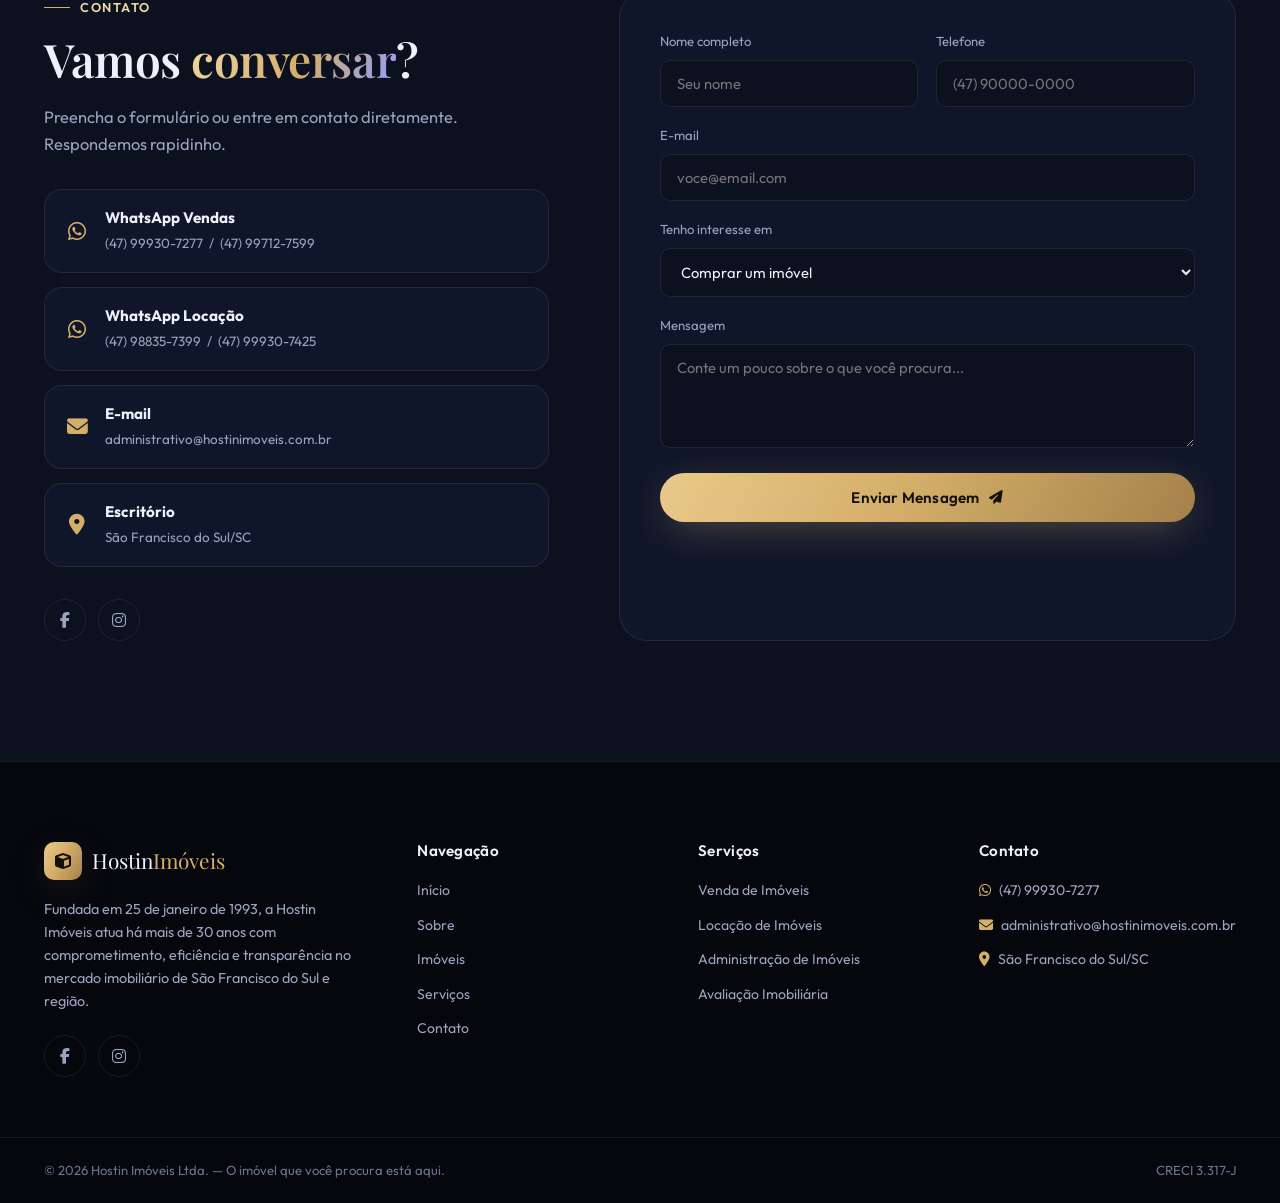
==== commit e63dd56e: "Adicionar reveal de tipografia em partículas na intro cinematográfica Inspirado em um reel de referê" ====
--- a/index.html
+++ b/index.html
@@ -71,7 +71,7 @@
   </div>
 </header>
 
-<!-- ===== CINEMATIC DOOR INTRO ===== -->
+<!-- ===== CINEMATIC INTRO (partículas + porta 3D) ===== -->
 <section id="cinematicIntro" class="cinematic-intro">
   <div class="cinematic-sticky">
     <div class="cinematic-layer cinematic-interior" id="cineInterior" style="background-image:url('https://images.unsplash.com/photo-1512917774080-9991f1c4c750?auto=format&fit=crop&w=1800&q=80')"></div>
@@ -84,9 +84,11 @@
 
     <div class="cinematic-vignette"></div>
 
+    <div class="cinematic-black-veil" id="cineVeil"></div>
+    <canvas class="cinematic-particles" id="cineParticleCanvas"></canvas>
+
     <div class="cinematic-content" id="cineText">
-      <p class="cinematic-tag">Hostin Imóveis &nbsp;•&nbsp; Desde 1993</p>
-      <h1 class="cinematic-title">Encontre o <span class="text-gradient">seu novo lar</span></h1>
+      <h1 class="cinematic-title">Descubra o que está <span class="text-gradient">por trás desta porta</span></h1>
     </div>
 
     <div class="cinematic-scrollcue" id="cineScrollCue">
--- a/assets/css/style.css
+++ b/assets/css/style.css
@@ -711,7 +711,7 @@
    ========================================================= */
 .cinematic-intro{
   position: relative;
-  height: 340vh;
+  height: 440vh;
   background: #000;
 }
 .cinematic-sticky{
@@ -785,6 +785,18 @@
     radial-gradient(ellipse 90% 70% at 50% 45%, transparent 35%, rgba(0,0,0,.5) 100%),
     linear-gradient(180deg, rgba(0,0,0,.6) 0%, rgba(0,0,0,.15) 18%, transparent 38%, transparent 68%, #070a12 100%);
 }
+/* Opening beat: pure black stage where a golden particle field assembles
+   into the tagline, sand-typography style, before the photo/door reveal. */
+.cinematic-black-veil{
+  position: absolute; inset: 0; z-index: 8; pointer-events: none;
+  background: #000;
+  opacity: 1;
+  will-change: opacity;
+}
+.cinematic-particles{
+  position: absolute; inset: 0; z-index: 9; pointer-events: none;
+  width: 100%; height: 100%; display: block;
+}
 .cinematic-content{
   position: relative; z-index: 7;
   text-align: center;
@@ -809,12 +821,13 @@
 }
 
 @media (max-width: 860px){
-  .cinematic-intro{ height: 260vh; }
+  .cinematic-intro{ height: 340vh; }
   .door::before{ inset: 6% 6%; }
 }
 @media (prefers-reduced-motion: reduce){
   .cinematic-intro{ height: auto; }
   .cinematic-sticky{ position: relative; height: 90vh; }
+  .cinematic-black-veil, .cinematic-particles{ display: none; }
 }
 
 /* ---------- Hero (post-door content) ---------- */
